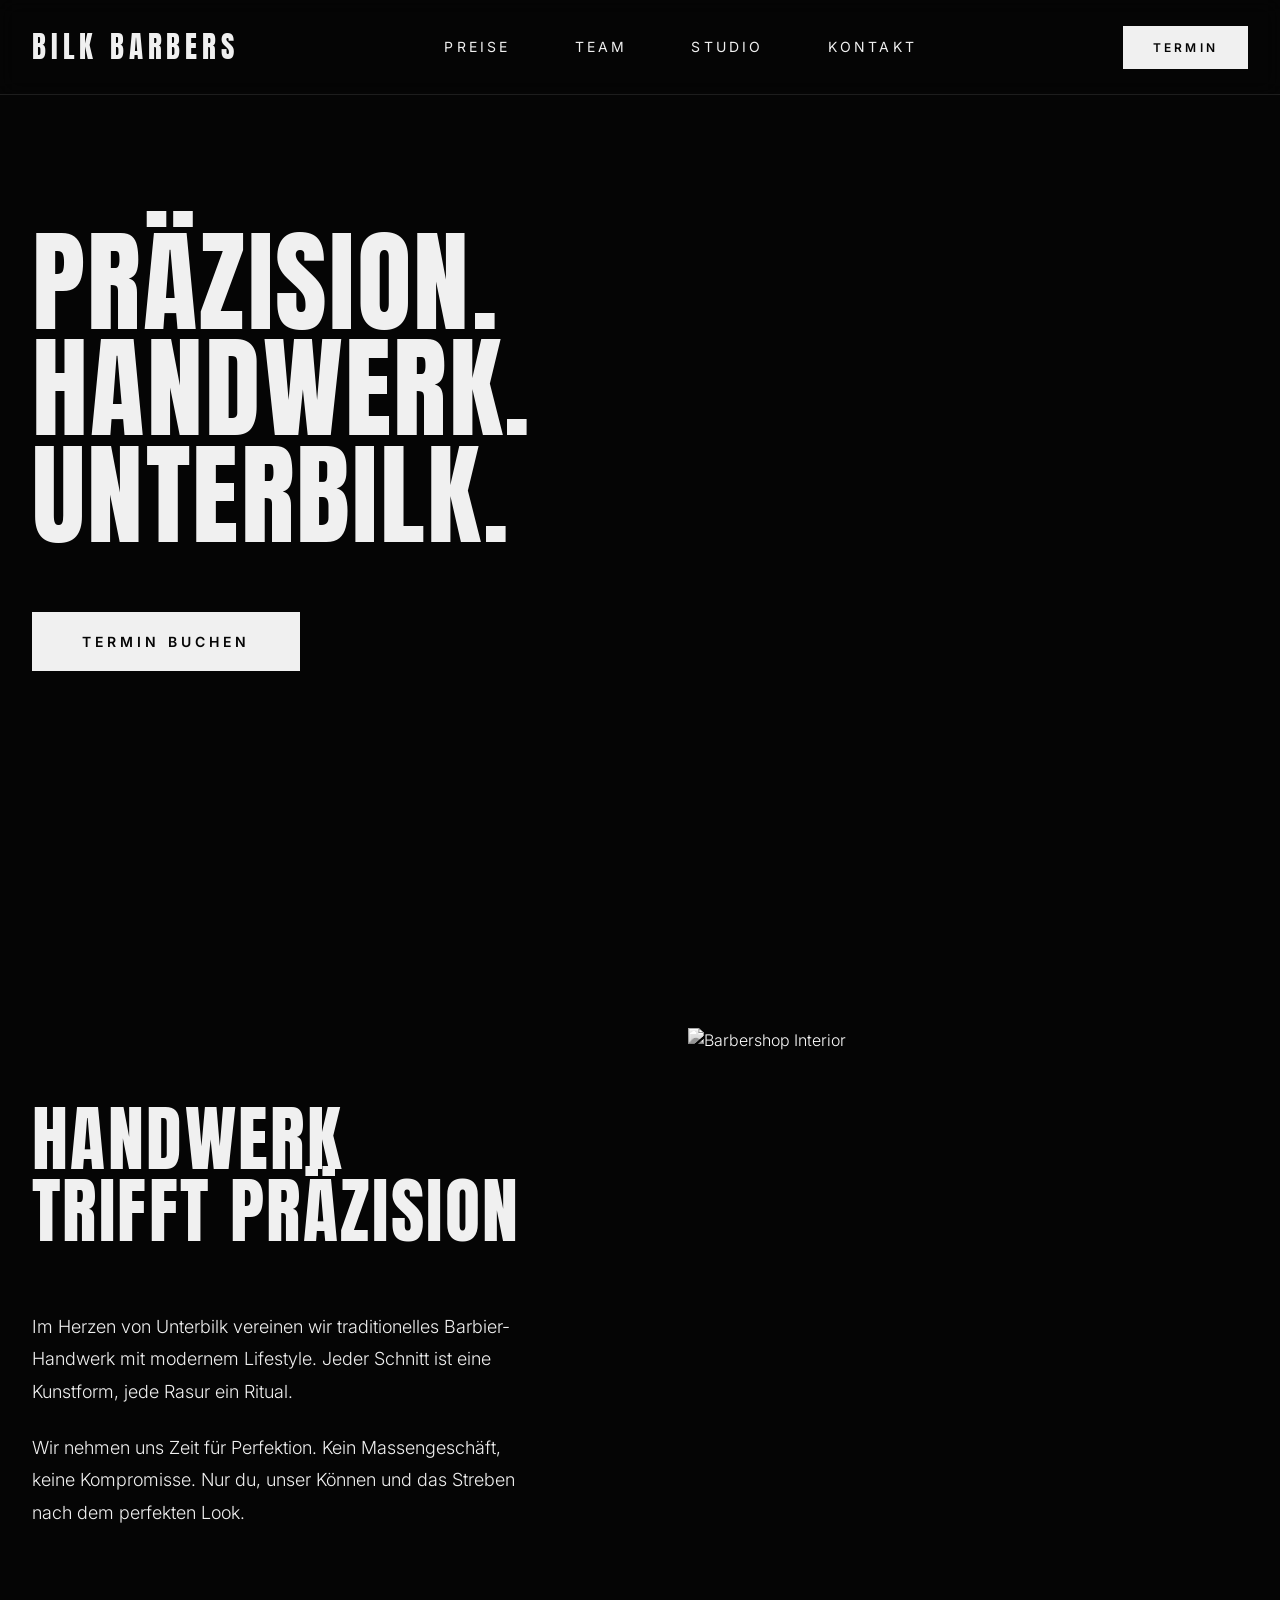
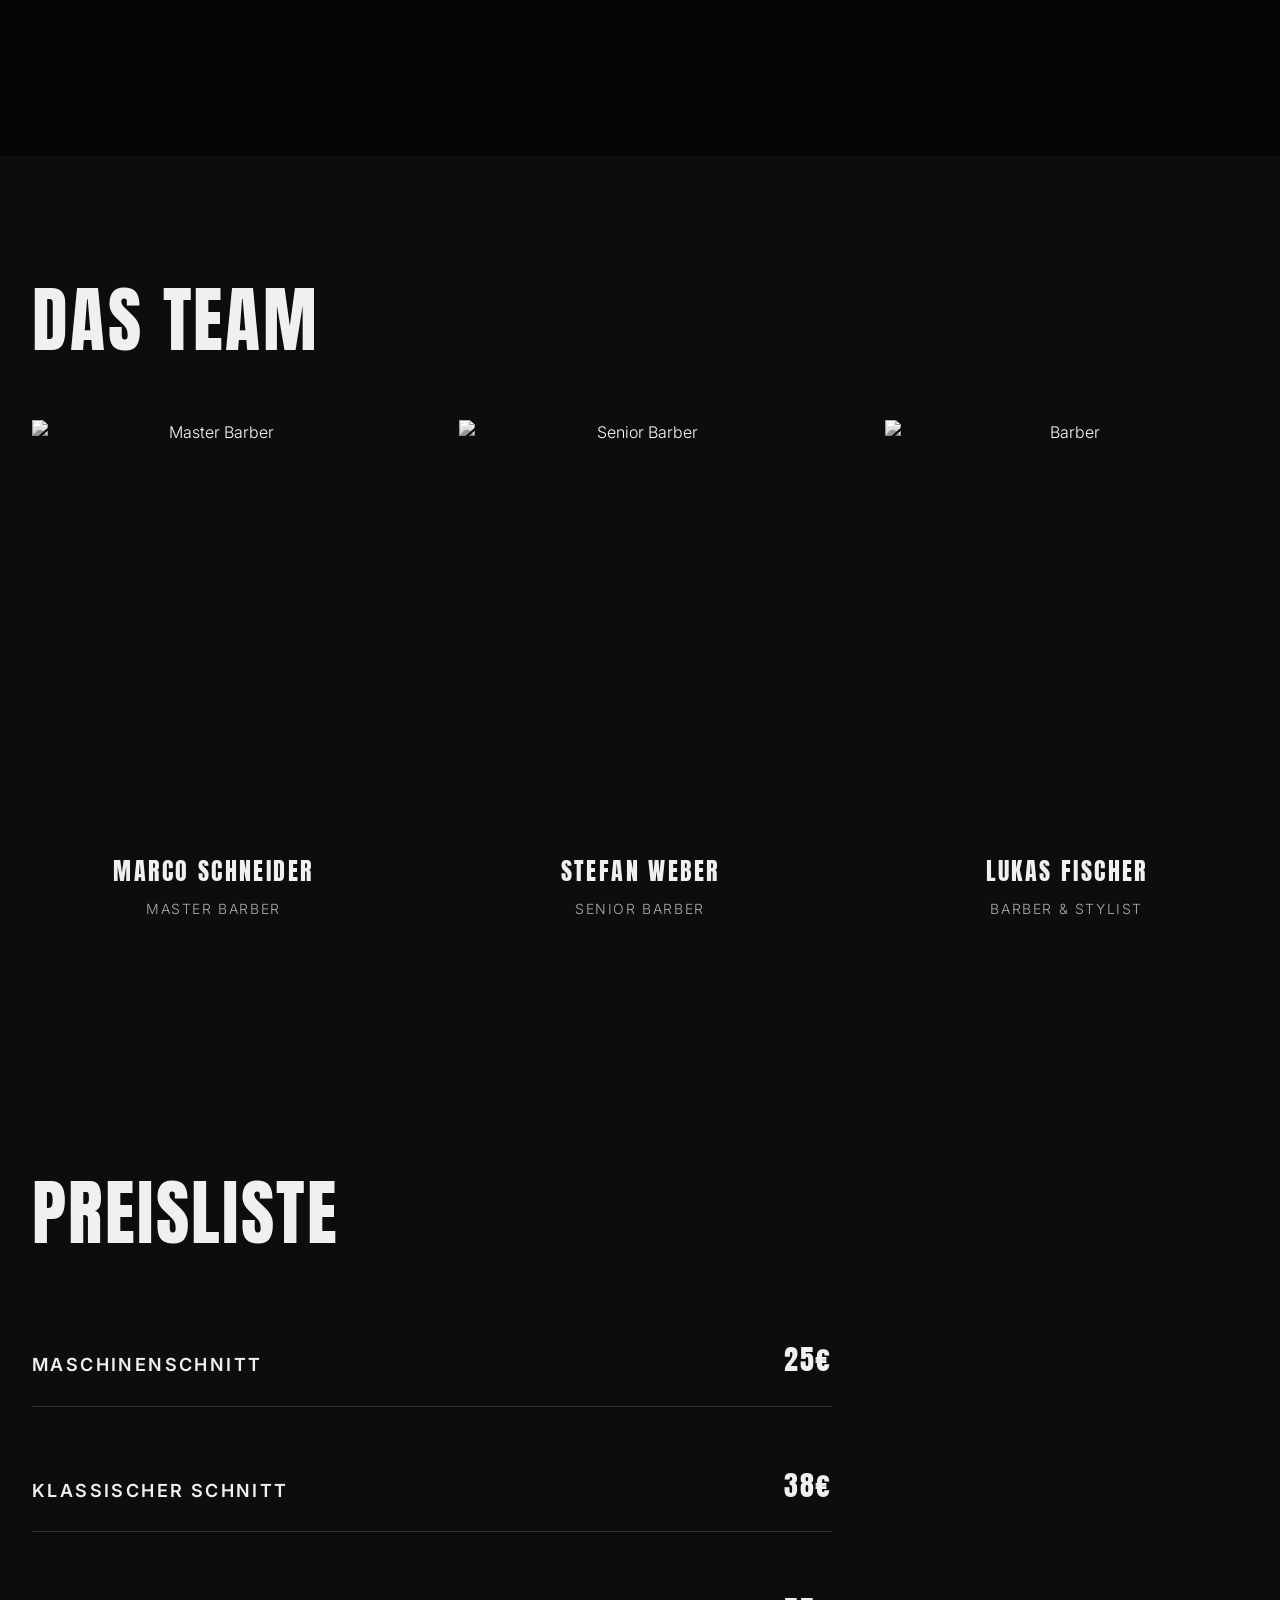
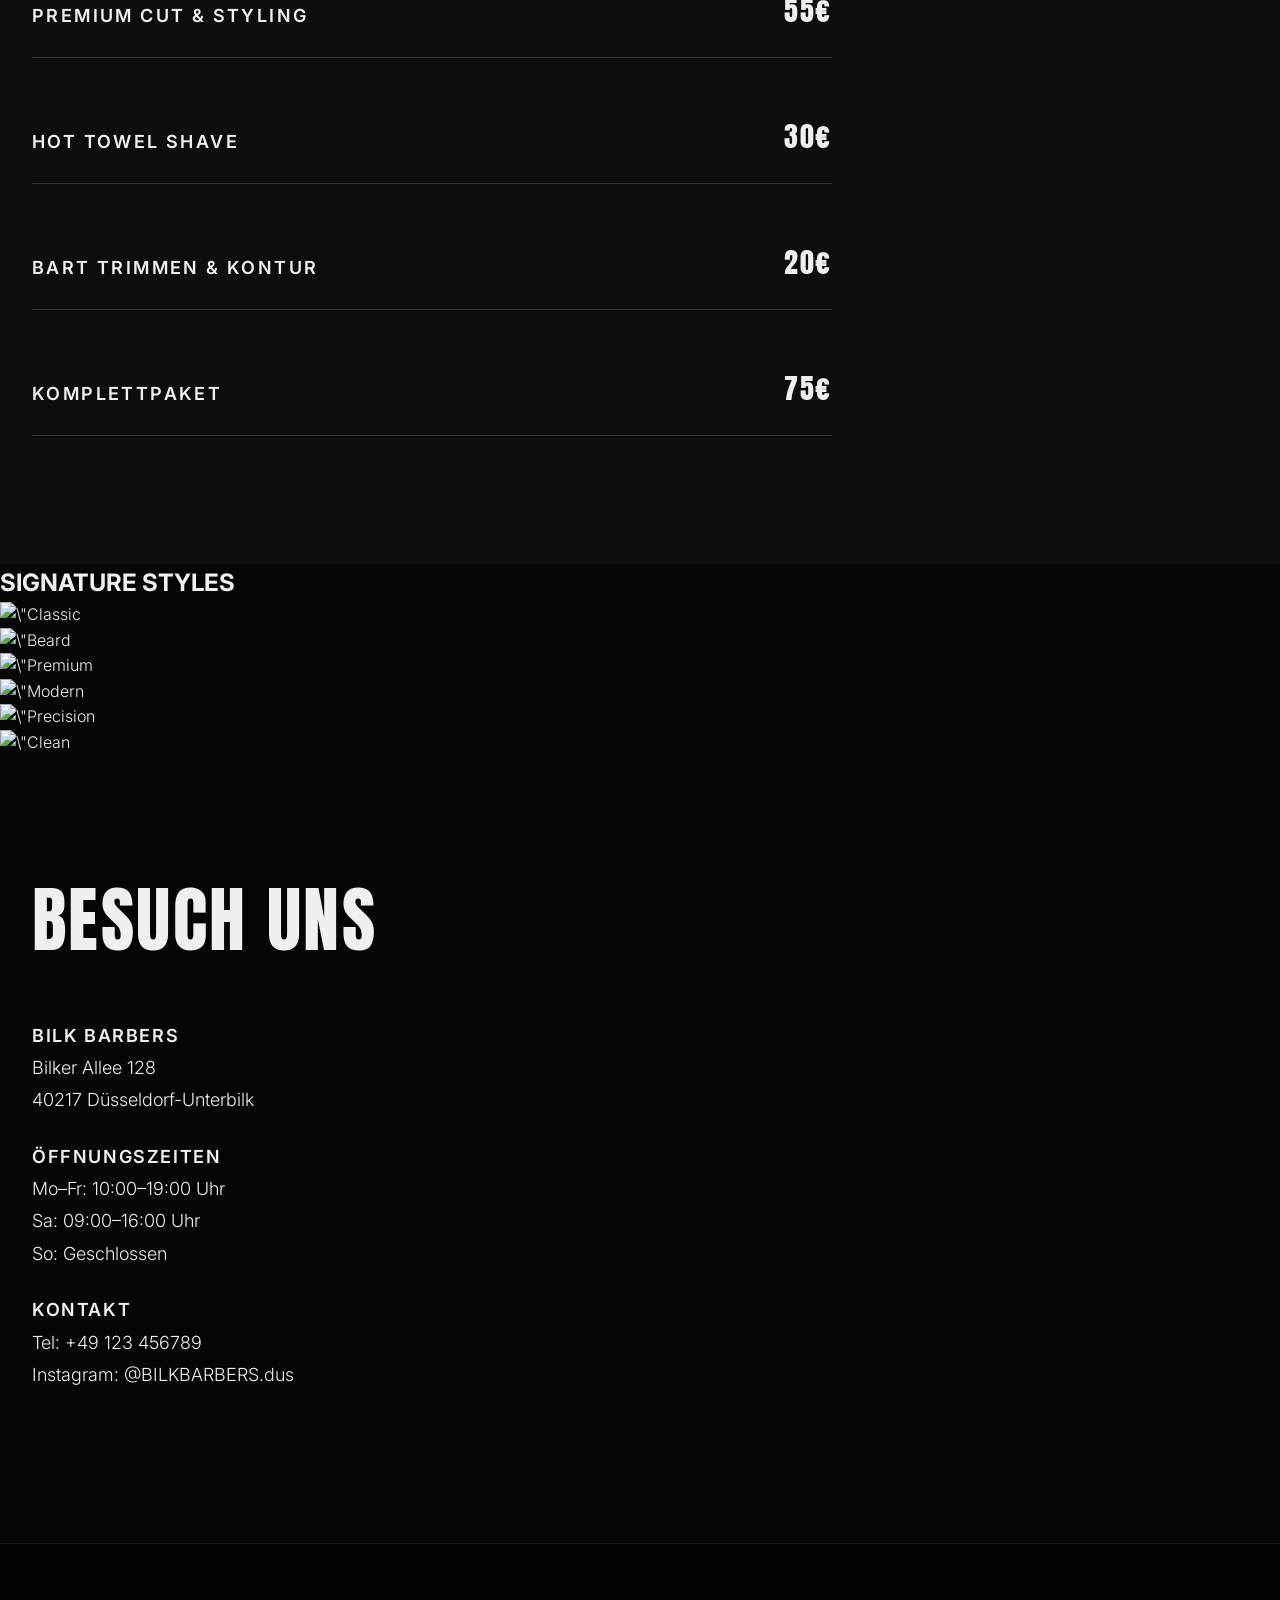
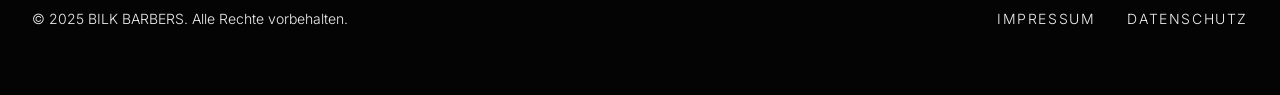
==== index.html @ eb0f3cbe "." ====
<!DOCTYPE html>
<html lang="de">

<head>
    <meta charset="UTF-8">
    <meta name="viewport" content="width=device-width, initial-scale=1.0">
    <meta name="description"
        content="BILK BARBERS - Premium Barbershop in Düsseldorf Unterbilk. Präzision. Handwerk. Stil.">
    <title>BILK BARBERS | Premium Barbershop Düsseldorf</title>

    <!-- Google Fonts -->
    <link rel="preconnect" href="https://fonts.googleapis.com">
    <link rel="preconnect" href="https://fonts.gstatic.com" crossorigin>
    <link href="https://fonts.googleapis.com/css2?family=Anton&family=Inter:wght@300;400;600&display=swap"
        rel="stylesheet">

    <link rel="stylesheet" href="styles.css">
</head>

<body>

    <!-- Header/Navigation -->
    <header class="header">
        <nav class="nav-container">
            <div class="logo">BILK BARBERS</div>
            <ul class="nav-menu">
                <li><a href="#preise">PREISE</a></li>
                <li><a href="#team">TEAM</a></li>
                <li><a href="#studio">STUDIO</a></li>
                <li><a href="#kontakt">KONTAKT</a></li>
                <li class="nav-cta-mobile"><button class="nav-cta-button" id="navBookingButton">TERMIN</button></li>
            </ul>
            <button class="nav-cta-button nav-cta-desktop" id="navBookingButtonDesktop">TERMIN</button>
            <button class="hamburger" aria-label="Menu">
                <span></span>
                <span></span>
                <span></span>
            </button>
        </nav>
    </header>

    <!-- Hero Section -->
    <section class="hero" id="hero">
        <div class="hero-image-wrapper">
            <img src="https://images.unsplash.com/photo-1585747860715-2ba37e788b70?q=80&w=1920&auto=format&fit=crop"
                alt="Premium Barbershop" class="hero-image">
        </div>
        <div class="hero-overlay"></div>
        <div class="hero-content">
            <h1 class="hero-title">
                PRÄZISION.<br>
                HANDWERK.<br>
                UNTERBILK.
            </h1>
            <button class="cta-button" id="openBookingModal">TERMIN BUCHEN</button>
        </div>
    </section>

    <!-- Intro/About Section -->
    <section class="section intro-section reveal" id="studio">
        <div class="intro-grid">
            <div class="intro-text">
                <h2 class="section-title">HANDWERK<br>TRIFFT PRÄZISION</h2>
                <p class="body-text">
                    Im Herzen von Unterbilk vereinen wir traditionelles Barbier-Handwerk mit modernem Lifestyle.
                    Jeder Schnitt ist eine Kunstform, jede Rasur ein Ritual.
                </p>
                <p class="body-text">
                    Wir nehmen uns Zeit für Perfektion. Kein Massengeschäft, keine Kompromisse.
                    Nur du, unser Können und das Streben nach dem perfekten Look.
                </p>
            </div>
            <div class="intro-image">
                <img src="https://images.unsplash.com/photo-1621605815971-fbc98d665033?q=80&w=800&auto=format&fit=crop"
                    alt="Barbershop Interior">
            </div>
        </div>
    </section>

    <!-- Team Section -->
    <section class="section team-section reveal" id="team">
        <h2 class="section-title">DAS TEAM</h2>
        <div class="team-grid">
            <div class="team-member">
                <div class="team-image">
                    <img src="https://images.unsplash.com/photo-1507003211169-0a1dd7228f2d?q=80&w=800&auto=format&fit=crop"
                        alt="Master Barber">
                </div>
                <h3 class="team-name">MARCO SCHNEIDER</h3>
                <p class="team-position">Master Barber</p>
            </div>
            <div class="team-member">
                <div class="team-image">
                    <img src="https://images.unsplash.com/photo-1500648767791-00dcc994a43e?q=80&w=800&auto=format&fit=crop"
                        alt="Senior Barber">
                </div>
                <h3 class="team-name">STEFAN WEBER</h3>
                <p class="team-position">Senior Barber</p>
            </div>
            <div class="team-member">
                <div class="team-image">
                    <img src="https://images.unsplash.com/photo-1506794778202-cad84cf45f1d?q=80&w=800&auto=format&fit=crop"
                        alt="Barber">
                </div>
                <h3 class="team-name">LUKAS FISCHER</h3>
                <p class="team-position">Barber & Stylist</p>
            </div>
        </div>
    </section>

    <!-- Pricing Section -->
    <section class="section pricing-section reveal" id="preise">
        <h2 class="section-title">PREISLISTE</h2>
        <div class="pricing-grid">
            <div class="price-item">
                <span class="service-name">MASCHINENSCHNITT</span>
                <span class="service-price">25€</span>
            </div>
            <div class="price-item">
                <span class="service-name">KLASSISCHER SCHNITT</span>
                <span class="service-price">38€</span>
            </div>
            <div class="price-item">
                <span class="service-name">PREMIUM CUT & STYLING</span>
                <span class="service-price">55€</span>
            </div>
            <div class="price-item">
                <span class="service-name">HOT TOWEL SHAVE</span>
                <span class="service-price">30€</span>
            </div>
            <div class="price-item">
                <span class="service-name">BART TRIMMEN & KONTUR</span>
                <span class="service-price">20€</span>
            </div>
            <div class="price-item">
                <span class="service-name">KOMPLETTPAKET</span>
                <span class="service-price">75€</span>
            </div>
        </div>
    </section>

    <!-- Signature Styles Gallery -->
    <section class=\"section gallery-section reveal\">
        <h2 class=\"section-title\">SIGNATURE STYLES</h2>
        <div class=\"gallery-grid\">
            <div class=\"gallery-item\">
                <img src=\"https://images.unsplash.com/photo-1622286342621-4bd786c2447c?q=80&w=800&auto=format&fit=crop\"
                    alt=\"Classic Fade\">
            </div>
            <div class=\"gallery-item\">
                <img src=\"https://images.unsplash.com/photo-1605497788044-5a32c7078486?q=80&w=800&auto=format&fit=crop\"
                    alt=\"Beard Styling\">
            </div>
            <div class=\"gallery-item\">
                <img src=\"https://images.unsplash.com/photo-1621605815971-fbc98d665033?q=80&w=800&auto=format&fit=crop\"
                    alt=\"Premium Cut\">
            </div>
            <div class=\"gallery-item\">
                <img src=\"https://images.unsplash.com/photo-1598387993281-cecf8b71a8f8?q=80&w=800&auto=format&fit=crop\"
                    alt=\"Modern Styling\">
            </div>
            <div class=\"gallery-item\">
                <img src=\"https://images.unsplash.com/photo-1503951914875-452162b0f3f1?q=80&w=800&auto=format&fit=crop\"
                    alt=\"Precision Cut\">
            </div>
            <div class=\"gallery-item\">
                <img src=\"https://images.unsplash.com/photo-1621607512214-68297480165e?q=80&w=800&auto=format&fit=crop\"
                    alt=\"Clean Shave\">
            </div>
        </div>
    </section>

    <!-- Contact Section -->
    <section class="section contact-section reveal" id="kontakt">
        <div class="contact-grid">
            <div class="contact-info">
                <h2 class="section-title">BESUCH UNS</h2>
                <div class="contact-details">
                    <p class="body-text">
                        <strong>BILK BARBERS</strong><br>
                        Bilker Allee 128<br>
                        40217 Düsseldorf-Unterbilk
                    </p>
                    <p class="body-text">
                        <strong>ÖFFNUNGSZEITEN</strong><br>
                        Mo–Fr: 10:00–19:00 Uhr<br>
                        Sa: 09:00–16:00 Uhr<br>
                        So: Geschlossen
                    </p>
                    <p class="body-text">
                        <strong>KONTAKT</strong><br>
                        Tel: <a href="tel:+49123456789">+49 123 456789</a><br>
                        Instagram: <a href="https://instagram.com/BILKBARBERS.dus" target="_blank">@BILKBARBERS.dus</a>
                    </p>
                </div>
            </div>
            <div class="contact-image">
                <iframe
                    src="https://www.google.com/maps/embed?pb=!1m18!1m12!1m3!1d2499.7846843207647!2d6.774077!3d51.2089!2m3!1f0!2f0!3f0!3m2!1i1024!2i768!4f13.1!3m3!1m2!1s0x0%3A0x0!2zNTHCsDEyJzMyLjAiTiA2wrA0NicyNi43IkU!5e0!3m2!1sen!2sde!4v1234567890"
                    width="100%" height="100%" style="border:0;" allowfullscreen="" loading="lazy"
                    referrerpolicy="no-referrer-when-downgrade" class="map-iframe">
                </iframe>
            </div>
        </div>
    </section>

    <!-- Footer -->
    <footer class="footer">
        <div class="footer-content">
            <p>&copy; 2025 BILK BARBERS. Alle Rechte vorbehalten.</p>
            <div class="footer-links">
                <a href="#impressum">Impressum</a>
                <a href="#datenschutz">Datenschutz</a>
            </div>
        </div>
    </footer>

    <!-- Booking Modal -->
    <div class="modal-overlay" id="bookingModal">
        <div class="modal-content">
            <button class="modal-close" id="closeModal" aria-label="Close">&times;</button>
            <h2 class="modal-title">TERMIN BUCHEN</h2>
            <form class="booking-form" id="bookingForm">
                <!-- Service Selection -->
                <div class="form-group">
                    <label class="form-label">SERVICE WÄHLEN</label>
                    <div class="radio-group">
                        <label class="radio-option">
                            <input type="radio" name="service" value="Maschinenschnitt" required>
                            <span class="radio-label">Maschinenschnitt (25€)</span>
                        </label>
                        <label class="radio-option">
                            <input type="radio" name="service" value="Klassischer Schnitt" required>
                            <span class="radio-label">Klassischer Schnitt (38€)</span>
                        </label>
                        <label class="radio-option">
                            <input type="radio" name="service" value="Premium Cut & Styling" required>
                            <span class="radio-label">Premium Cut & Styling (55€)</span>
                        </label>
                        <label class="radio-option">
                            <input type="radio" name="service" value="Hot Towel Shave" required>
                            <span class="radio-label">Hot Towel Shave (30€)</span>
                        </label>
                        <label class="radio-option">
                            <input type="radio" name="service" value="Komplettpaket" required>
                            <span class="radio-label">Komplettpaket (75€)</span>
                        </label>
                    </div>
                </div>

                <!-- Date & Time -->
                <div class="form-row">
                    <div class="form-group">
                        <label class="form-label" for="bookingDate">DATUM</label>
                        <input type="date" id="bookingDate" name="date" class="form-input" required>
                    </div>
                    <div class="form-group">
                        <label class="form-label" for="bookingTime">UHRZEIT</label>
                        <input type="time" id="bookingTime" name="time" class="form-input" required>
                    </div>
                </div>

                <!-- Customer Info -->
                <div class="form-group">
                    <label class="form-label" for="customerName">NAME</label>
                    <input type="text" id="customerName" name="name" class="form-input" placeholder="Dein Name"
                        required>
                </div>

                <div class="form-group">
                    <label class="form-label" for="customerPhone">TELEFON</label>
                    <input type="tel" id="customerPhone" name="phone" class="form-input" placeholder="+49 123 456789"
                        required>
                </div>

                <div class="form-group">
                    <label class="form-label" for="customerEmail">E-MAIL</label>
                    <input type="email" id="customerEmail" name="email" class="form-input" placeholder="deine@email.de"
                        required>
                </div>

                <!-- Submit Button -->
                <button type="submit" class="cta-button submit-button">ANFRAGE SENDEN</button>
            </form>
        </div>
    </div>

    <script src="script.js"></script>
</body>

</html>
---- styles.css ----
/* ========================================
   CSS VARIABLES & RESET
   ======================================== */

:root {
    /* Color Palette */
    --color-black: #050505;
    --color-white: #f0f0f0;
    --color-accent: #ffffff;

    /* Typography */
    --font-display: 'Anton', sans-serif;
    --font-body: 'Inter', sans-serif;

    /* Spacing */
    --spacing-xs: 1rem;
    --spacing-sm: 2rem;
    --spacing-md: 4rem;
    --spacing-lg: 6rem;
    --spacing-xl: 8rem;

    /* Transitions */
    --transition-smooth: all 0.4s cubic-bezier(0.4, 0, 0.2, 1);
    --transition-fast: all 0.2s ease;
}

* {
    margin: 0;
    padding: 0;
    box-sizing: border-box;
}

html {
    scroll-behavior: smooth;
    font-size: 16px;
}

body {
    background-color: var(--color-black);
    color: var(--color-white);
    font-family: var(--font-body);
    font-weight: 300;
    line-height: 1.6;
    overflow-x: hidden;
}

img {
    max-width: 100%;
    display: block;
    object-fit: cover;
}

a {
    color: var(--color-white);
    text-decoration: none;
    transition: var(--transition-fast);
}

a:hover {
    opacity: 0.7;
}

/* ========================================
   HEADER & NAVIGATION
   ======================================== */

.header {
    position: fixed;
    top: 0;
    left: 0;
    width: 100%;
    z-index: 1000;
    backdrop-filter: blur(10px);
    -webkit-backdrop-filter: blur(10px);
    background-color: rgba(5, 5, 5, 0.8);
    border-bottom: 1px solid rgba(240, 240, 240, 0.1);
}

.nav-container {
    display: flex;
    justify-content: space-between;
    align-items: center;
    padding: 1.5rem var(--spacing-sm);
    max-width: 1400px;
    margin: 0 auto;
}

.logo {
    font-family: var(--font-display);
    font-size: 1.8rem;
    letter-spacing: 0.3rem;
    font-weight: 400;
}

.nav-menu {
    display: flex;
    gap: var(--spacing-md);
    list-style: none;
}

.nav-menu a {
    font-size: 0.875rem;
    letter-spacing: 0.2rem;
    font-weight: 400;
    text-transform: uppercase;
    position: relative;
}

.nav-menu a::after {
    content: '';
    position: absolute;
    bottom: -5px;
    left: 0;
    width: 0;
    height: 1px;
    background-color: var(--color-white);
    transition: width 0.3s ease;
}

.nav-menu a:hover::after {
    width: 100%;
}

/* Hamburger Menu */
.hamburger {
    display: none;
    flex-direction: column;
    gap: 5px;
    background: none;
    border: none;
    cursor: pointer;
    padding: 0;
}

.hamburger span {
    width: 25px;
    height: 2px;
    background-color: var(--color-white);
    transition: var(--transition-fast);
}

/* Navigation CTA Button */
.nav-cta-button {
    background-color: var(--color-white);
    color: var(--color-black);
    padding: 0.75rem 1.75rem;
    font-size: 0.75rem;
    font-weight: 600;
    letter-spacing: 0.2rem;
    text-transform: uppercase;
    border: 2px solid var(--color-white);
    cursor: pointer;
    transition: var(--transition-smooth);
    font-family: var(--font-body);
}

.nav-cta-button:hover {
    background-color: var(--color-black);
    color: var(--color-white);
    transform: translateY(-2px);
}

.nav-cta-desktop {
    display: block;
}

.nav-cta-mobile {
    display: none;
}

/* ========================================
   HERO SECTION
   ======================================== */

.hero {
    position: relative;
    height: 100vh;
    display: flex;
    align-items: center;
    justify-content: center;
    overflow: hidden;
}

.hero-image-wrapper {
    position: absolute;
    top: 0;
    left: 0;
    width: 100%;
    height: 100%;
    z-index: 1;
}

.hero-image {
    width: 100%;
    height: 100%;
    object-fit: cover;
    filter: grayscale(100%) contrast(1.1);
    transform: scale(1.05);
    transition: transform 8s ease-out;
}

.hero:hover .hero-image {
    transform: scale(1.15);
}

.hero-overlay {
    position: absolute;
    top: 0;
    left: 0;
    width: 100%;
    height: 100%;
    background: linear-gradient(180deg, rgba(5, 5, 5, 0.3) 0%, rgba(5, 5, 5, 0.7) 100%);
    z-index: 2;
}

.hero-content {
    position: relative;
    z-index: 3;
    text-align: left;
    padding: 0 var(--spacing-sm);
    max-width: 1400px;
    width: 100%;
}

.hero-title {
    font-family: var(--font-display);
    font-size: clamp(3rem, 10vw, 7rem);
    line-height: 0.95;
    letter-spacing: 0.15rem;
    margin-bottom: var(--spacing-md);
    text-transform: uppercase;
    font-weight: 400;
}

.cta-button {
    display: inline-block;
    background-color: var(--color-white);
    color: var(--color-black);
    padding: 1.2rem 3rem;
    font-size: 0.875rem;
    font-weight: 600;
    letter-spacing: 0.25rem;
    text-transform: uppercase;
    border: 2px solid var(--color-white);
    border-radius: 0;
    cursor: pointer;
    transition: var(--transition-smooth);
    font-family: var(--font-body);
}

.cta-button:hover {
    background-color: var(--color-black);
    color: var(--color-white);
    transform: translateY(-2px);
    opacity: 1;
}

/* ========================================
   SECTIONS
   ======================================== */

.section {
    padding: var(--spacing-xl) var(--spacing-sm);
    max-width: 1400px;
    margin: 0 auto;
}

.section-title {
    font-family: var(--font-display);
    font-size: clamp(2.5rem, 6vw, 4.5rem);
    line-height: 1;
    letter-spacing: 0.15rem;
    margin-bottom: var(--spacing-md);
    text-transform: uppercase;
    font-weight: 400;
}

.body-text {
    font-size: 1.125rem;
    line-height: 1.8;
    margin-bottom: 1.5rem;
    font-weight: 300;
}

.body-text strong {
    font-weight: 600;
    letter-spacing: 0.1rem;
}

/* ========================================
   INTRO SECTION
   ======================================== */

.intro-grid {
    display: grid;
    grid-template-columns: 1fr 1fr;
    gap: var(--spacing-lg);
    align-items: center;
}

.intro-text {
    padding-right: var(--spacing-md);
}

.intro-image {
    position: relative;
    height: 600px;
    overflow: hidden;
}

.intro-image img {
    width: 100%;
    height: 100%;
    object-fit: cover;
    filter: grayscale(100%) contrast(1.1);
    transition: var(--transition-smooth);
}

.intro-image:hover img {
    transform: scale(1.05);
}

/* ========================================
   PRICING SECTION
   ======================================== */

.pricing-section {
    background-color: rgba(240, 240, 240, 0.03);
    padding: var(--spacing-xl) var(--spacing-sm);
}

.pricing-grid {
    display: grid;
    grid-template-columns: 1fr;
    gap: 2rem;
    max-width: 800px;
}

.price-item {
    display: flex;
    justify-content: space-between;
    align-items: baseline;
    padding: 1.5rem 0;
    border-bottom: 1px solid rgba(240, 240, 240, 0.15);
    transition: var(--transition-fast);
}

.price-item:hover {
    padding-left: 1rem;
    border-bottom-color: var(--color-white);
}

.service-name {
    font-size: 1.125rem;
    font-weight: 600;
    letter-spacing: 0.15rem;
    text-transform: uppercase;
}

.service-price {
    font-family: var(--font-display);
    font-size: 1.75rem;
    letter-spacing: 0.1rem;
}

/* ========================================
   CONTACT SECTION
   ======================================== */

.contact-grid {
    display: grid;
    grid-template-columns: 1fr 1fr;
    gap: var(--spacing-lg);
    align-items: start;
}

.contact-details {
    margin-top: var(--spacing-sm);
}

.contact-image {
    position: relative;
    height: 500px;
    overflow: hidden;
}

.contact-image img {
    width: 100%;
    height: 100%;
    object-fit: cover;
    filter: grayscale(100%) contrast(1.1);
}

.map-iframe {
    filter: grayscale(100%) invert(100%) contrast(80%) brightness(70%);
}

/* ========================================
   TEAM SECTION
   ======================================== */

.team-section {
    background-color: rgba(240, 240, 240, 0.03);
}

.team-grid {
    display: grid;
    grid-template-columns: repeat(3, 1fr);
    gap: var(--spacing-md);
    margin-top: var(--spacing-md);
}

.team-member {
    text-align: center;
    transition: var(--transition-smooth);
}

.team-image {
    position: relative;
    height: 400px;
    overflow: hidden;
    margin-bottom: var(--spacing-sm);
}

.team-image img {
    width: 100%;
    height: 100%;
    object-fit: cover;
    filter: grayscale(100%) contrast(1.1);
    transition: var(--transition-smooth);
}

.team-member:hover .team-image img {
    transform: scale(1.05);
    filter: grayscale(100%) contrast(1.1) brightness(1.1);
}

.team-name {
    font-family: var(--font-display);
    font-size: 1.5rem;
    letter-spacing: 0.15rem;
    margin-bottom: 0.5rem;
    font-weight: 400;
}

.team-position {
    font-size: 0.875rem;
    letter-spacing: 0.1rem;
    text-transform: uppercase;
    opacity: 0.7;
}

/* ========================================
   SIGNATURE STYLES GALLERY
   ======================================== */

.gallery-section {
    padding: var(--spacing-xl) var(--spacing-sm);
}

.gallery-grid {
    display: grid;
    grid-template-columns: repeat(3, 1fr);
    gap: 1.5rem;
    margin-top: var(--spacing-md);
}

.gallery-item {
    position: relative;
    height: 450px;
    overflow: hidden;
    cursor: pointer;
}

.gallery-item:nth-child(1) {
    grid-row: span 1;
}

.gallery-item:nth-child(2) {
    grid-row: span 2;
}

.gallery-item:nth-child(3) {
    grid-row: span 1;
}

.gallery-item:nth-child(4) {
    grid-row: span 1;
}

.gallery-item:nth-child(5) {
    grid-row: span 2;
}

.gallery-item:nth-child(6) {
    grid-row: span 1;
}

.gallery-item img {
    width: 100%;
    height: 100%;
    object-fit: cover;
    filter: grayscale(100%) contrast(1.1);
    transition: var(--transition-smooth);
}

.gallery-item:hover img {
    transform: scale(1.1);
    filter: grayscale(100%) contrast(1.1) brightness(1.1);
}

/* ========================================
   BOOKING MODAL
   ======================================== */

.modal-overlay {
    position: fixed;
    top: 0;
    left: 0;
    width: 100%;
    height: 100%;
    background-color: rgba(5, 5, 5, 0.85);
    backdrop-filter: blur(10px);
    -webkit-backdrop-filter: blur(10px);
    display: flex;
    align-items: center;
    justify-content: center;
    z-index: 2000;
    opacity: 0;
    visibility: hidden;
    transition: opacity 0.3s ease, visibility 0.3s ease;
}

.modal-overlay.active {
    opacity: 1;
    visibility: visible;
}

.modal-content {
    background-color: var(--color-black);
    border: 2px solid var(--color-white);
    padding: var(--spacing-lg);
    max-width: 600px;
    width: 90%;
    max-height: 90vh;
    overflow-y: auto;
    position: relative;
    transform: translateY(30px);
    transition: transform 0.3s ease;
}

.modal-overlay.active .modal-content {
    transform: translateY(0);
}

.modal-close {
    position: absolute;
    top: 1.5rem;
    right: 1.5rem;
    background: none;
    border: none;
    color: var(--color-white);
    font-size: 2.5rem;
    cursor: pointer;
    line-height: 1;
    padding: 0;
    width: 40px;
    height: 40px;
    transition: var(--transition-fast);
}

.modal-close:hover {
    opacity: 0.7;
    transform: rotate(90deg);
}

.modal-title {
    font-family: var(--font-display);
    font-size: 2.5rem;
    letter-spacing: 0.2rem;
    margin-bottom: var(--spacing-md);
    font-weight: 400;
}

.booking-form {
    display: flex;
    flex-direction: column;
    gap: var(--spacing-sm);
}

.form-group {
    display: flex;
    flex-direction: column;
    gap: 0.75rem;
}

.form-label {
    font-size: 0.75rem;
    letter-spacing: 0.15rem;
    text-transform: uppercase;
    font-weight: 600;
}

.form-input {
    background-color: transparent;
    border: none;
    border-bottom: 1px solid rgba(240, 240, 240, 0.3);
    color: var(--color-white);
    padding: 0.75rem 0;
    font-size: 1rem;
    font-family: var(--font-body);
    transition: var(--transition-fast);
}

.form-input:focus {
    outline: none;
    border-bottom-color: var(--color-white);
}

.form-input::placeholder {
    color: rgba(240, 240, 240, 0.4);
}

/* Dark Mode for Date/Time Pickers */
.form-input[type="date"],
.form-input[type="time"] {
    color-scheme: dark;
}

.form-row {
    display: grid;
    grid-template-columns: 1fr 1fr;
    gap: var(--spacing-sm);
}

.radio-group {
    display: flex;
    flex-direction: column;
    gap: 0.75rem;
}

.radio-option {
    display: flex;
    align-items: center;
    cursor: pointer;
    padding: 0.75rem;
    border: 1px solid rgba(240, 240, 240, 0.2);
    transition: var(--transition-fast);
}

.radio-option:hover {
    border-color: var(--color-white);
    background-color: rgba(240, 240, 240, 0.05);
}

.radio-option input[type="radio"] {
    appearance: none;
    width: 20px;
    height: 20px;
    border: 2px solid rgba(240, 240, 240, 0.5);
    margin-right: 1rem;
    position: relative;
    cursor: pointer;
    transition: var(--transition-fast);
}

.radio-option input[type="radio"]:checked {
    border-color: var(--color-white);
    background-color: var(--color-white);
}

.radio-option input[type="radio"]:checked::after {
    content: '';
    position: absolute;
    top: 50%;
    left: 50%;
    transform: translate(-50%, -50%);
    width: 8px;
    height: 8px;
    background-color: var(--color-black);
}

.radio-label {
    font-size: 0.875rem;
    letter-spacing: 0.1rem;
}

.submit-button {
    margin-top: var(--spacing-sm);
    width: 100%;
}

/* ========================================
   FOOTER
   ======================================== */

.footer {
    border-top: 1px solid rgba(240, 240, 240, 0.1);
    padding: var(--spacing-md) var(--spacing-sm);
    background-color: rgba(5, 5, 5, 0.95);
}

.footer-content {
    max-width: 1400px;
    margin: 0 auto;
    display: flex;
    justify-content: space-between;
    align-items: center;
    font-size: 0.875rem;
}

.footer-links {
    display: flex;
    gap: var(--spacing-sm);
}

.footer-links a {
    letter-spacing: 0.1rem;
    text-transform: uppercase;
}

/* ========================================
   SCROLL REVEAL ANIMATION
   ======================================== */

.reveal {
    opacity: 0;
    transform: translateY(50px);
    transition: opacity 0.8s ease-out, transform 0.8s ease-out;
}

.reveal.active {
    opacity: 1;
    transform: translateY(0);
}

/* ========================================
   RESPONSIVE DESIGN
   ======================================== */

@media (max-width: 968px) {
    .nav-menu {
        position: fixed;
        top: 0;
        right: -100%;
        width: 70%;
        height: 100vh;
        background-color: rgba(5, 5, 5, 0.98);
        flex-direction: column;
        justify-content: center;
        align-items: center;
        gap: var(--spacing-sm);
        transition: right 0.4s ease;
        backdrop-filter: blur(10px);
    }

    .nav-menu.active {
        right: 0;
    }

    .hamburger {
        display: flex;
        z-index: 1001;
    }

    .intro-grid,
    .contact-grid {
        grid-template-columns: 1fr;
        gap: var(--spacing-md);
    }

    .team-grid {
        grid-template-columns: repeat(2, 1fr);
        gap: var(--spacing-sm);
    }

    .nav-cta-desktop {
        display: none;
    }

    .nav-cta-mobile {
        display: block;
        margin-top: var(--spacing-sm);
    }

    .nav-menu .nav-cta-button {
        width: 80%;
        text-align: center;
    }

    .gallery-grid {
        grid-template-columns: repeat(2, 1fr);
        gap: 1rem;
    }

    .gallery-item {
        height: 300px;
    }

    .gallery-item:nth-child(n) {
        grid-row: span 1;
    }

    .modal-content {
        padding: var(--spacing-md);
    }

    .form-row {
        grid-template-columns: 1fr;
    }

    .intro-text {
        padding-right: 0;
    }

    .intro-image,
    .contact-image {
        height: 400px;
    }

    .section {
        padding: var(--spacing-lg) var(--spacing-xs);
    }

    .hero-content {
        padding: 0 var(--spacing-xs);
    }
}

@media (max-width: 640px) {
    :root {
        --spacing-md: 2rem;
        --spacing-lg: 3rem;
        --spacing-xl: 4rem;
    }

    .logo {
        font-size: 1.4rem;
        letter-spacing: 0.2rem;
    }

    .cta-button {
        padding: 1rem 2rem;
        font-size: 0.75rem;
    }

    .footer-content {
        flex-direction: column;
        gap: 1rem;
        text-align: center;
    }

    .team-grid {
        grid-template-columns: 1fr;
    }

    .team-image {
        height: 350px;
    }

    .gallery-grid {
        grid-template-columns: 1fr;
        gap: 1rem;
    }

    .gallery-item {
        height: 350px;
    }
}
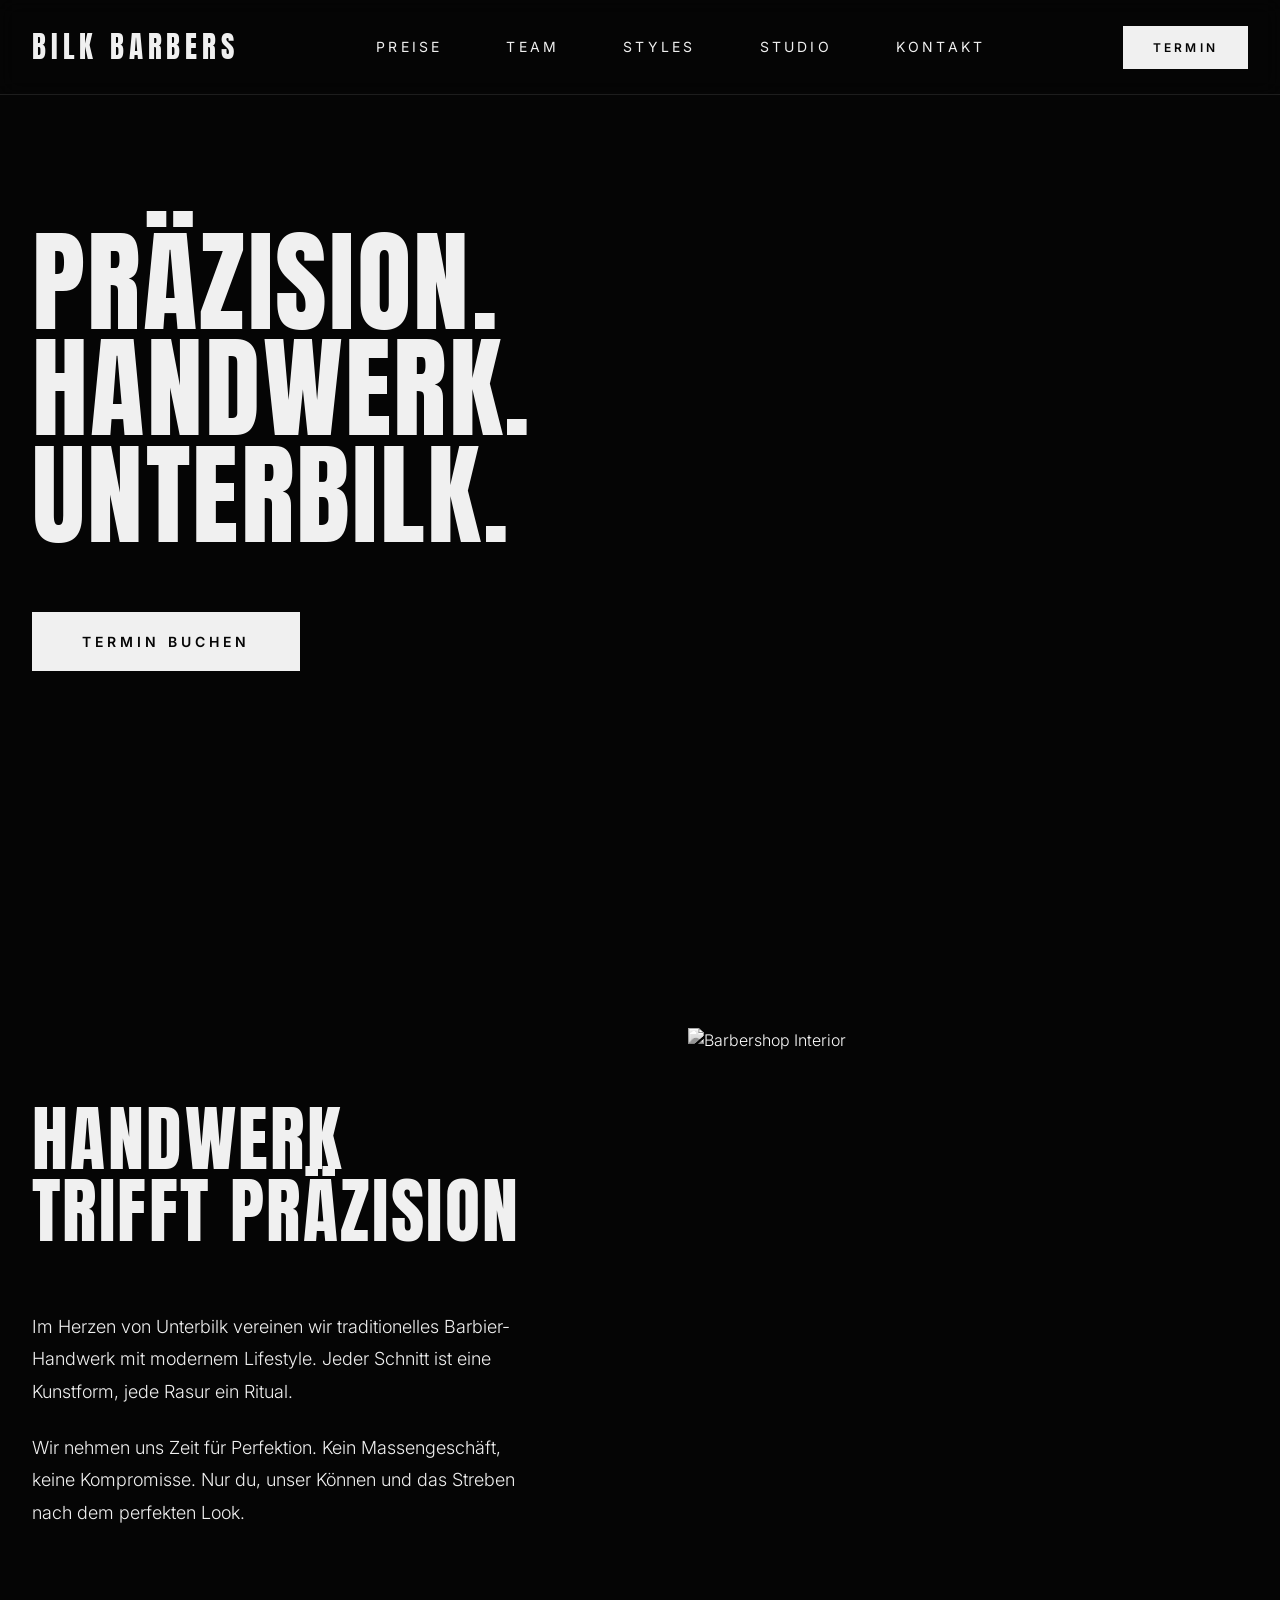
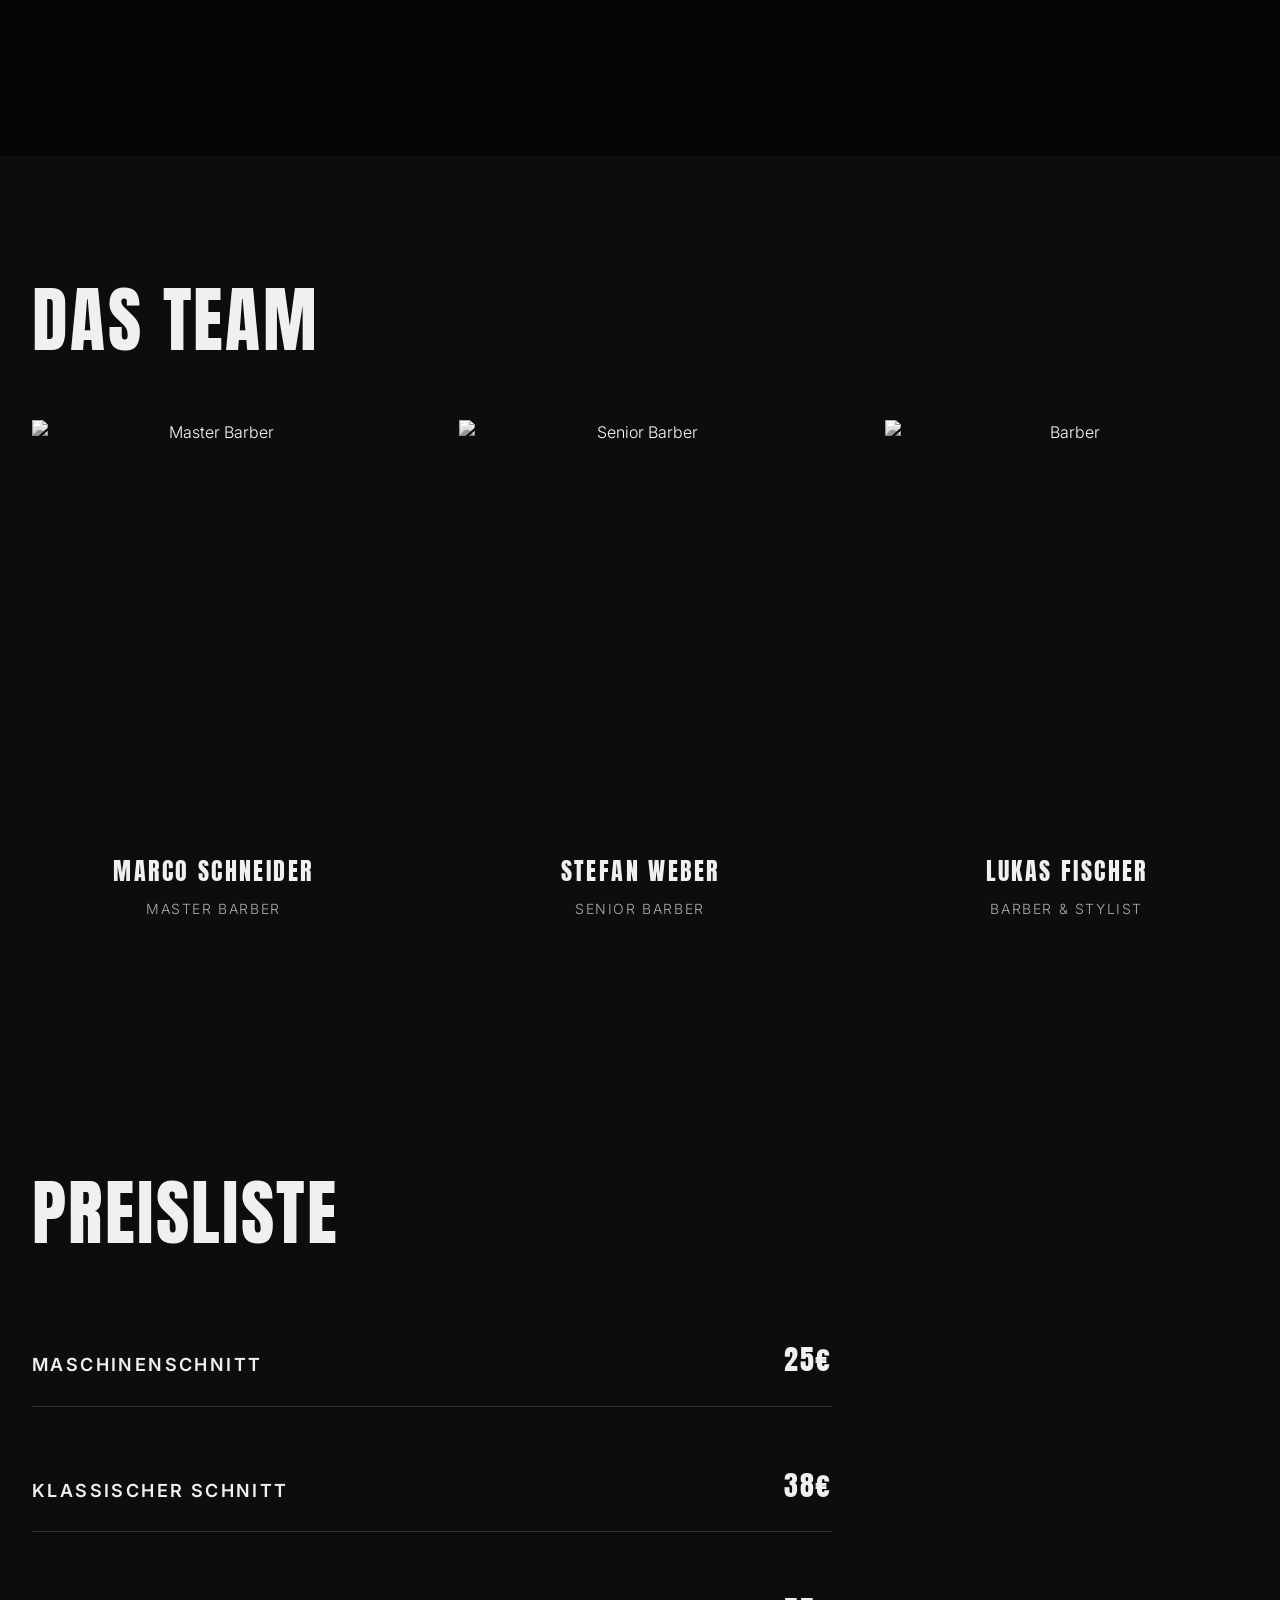
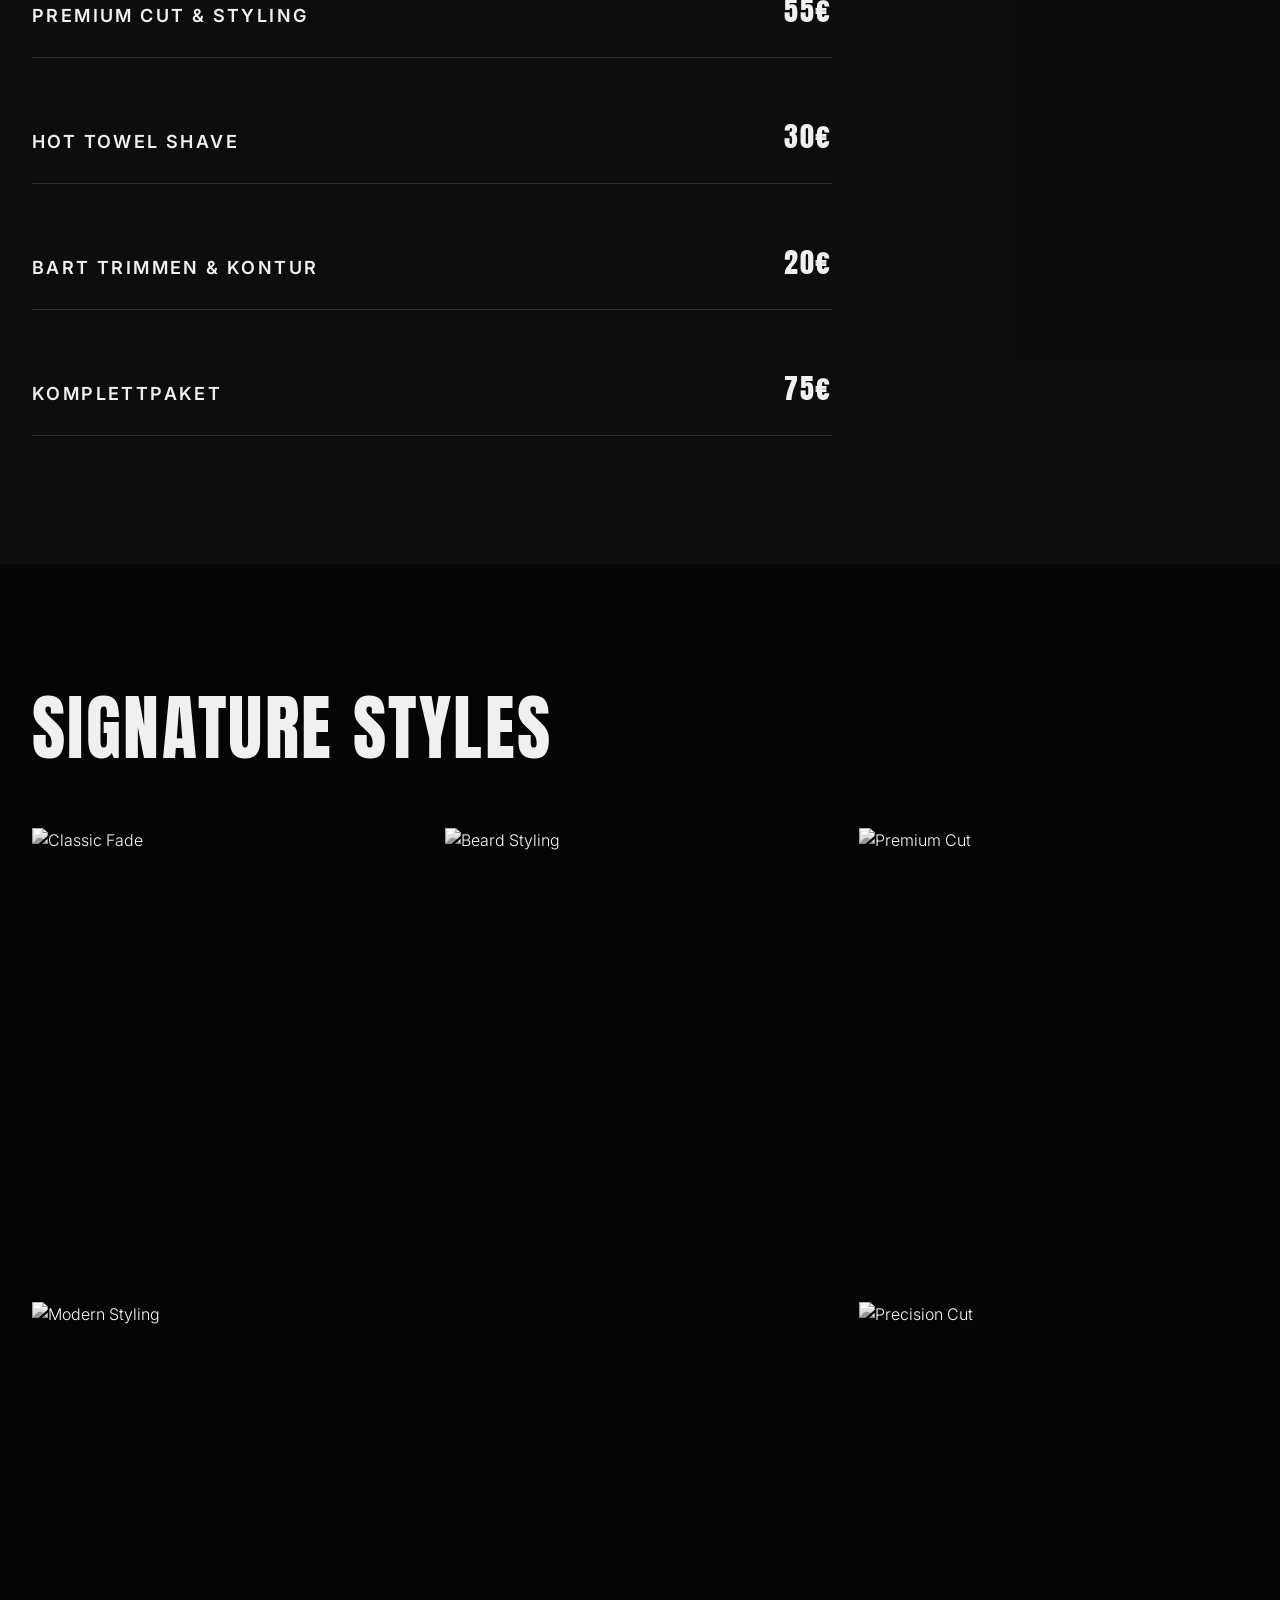
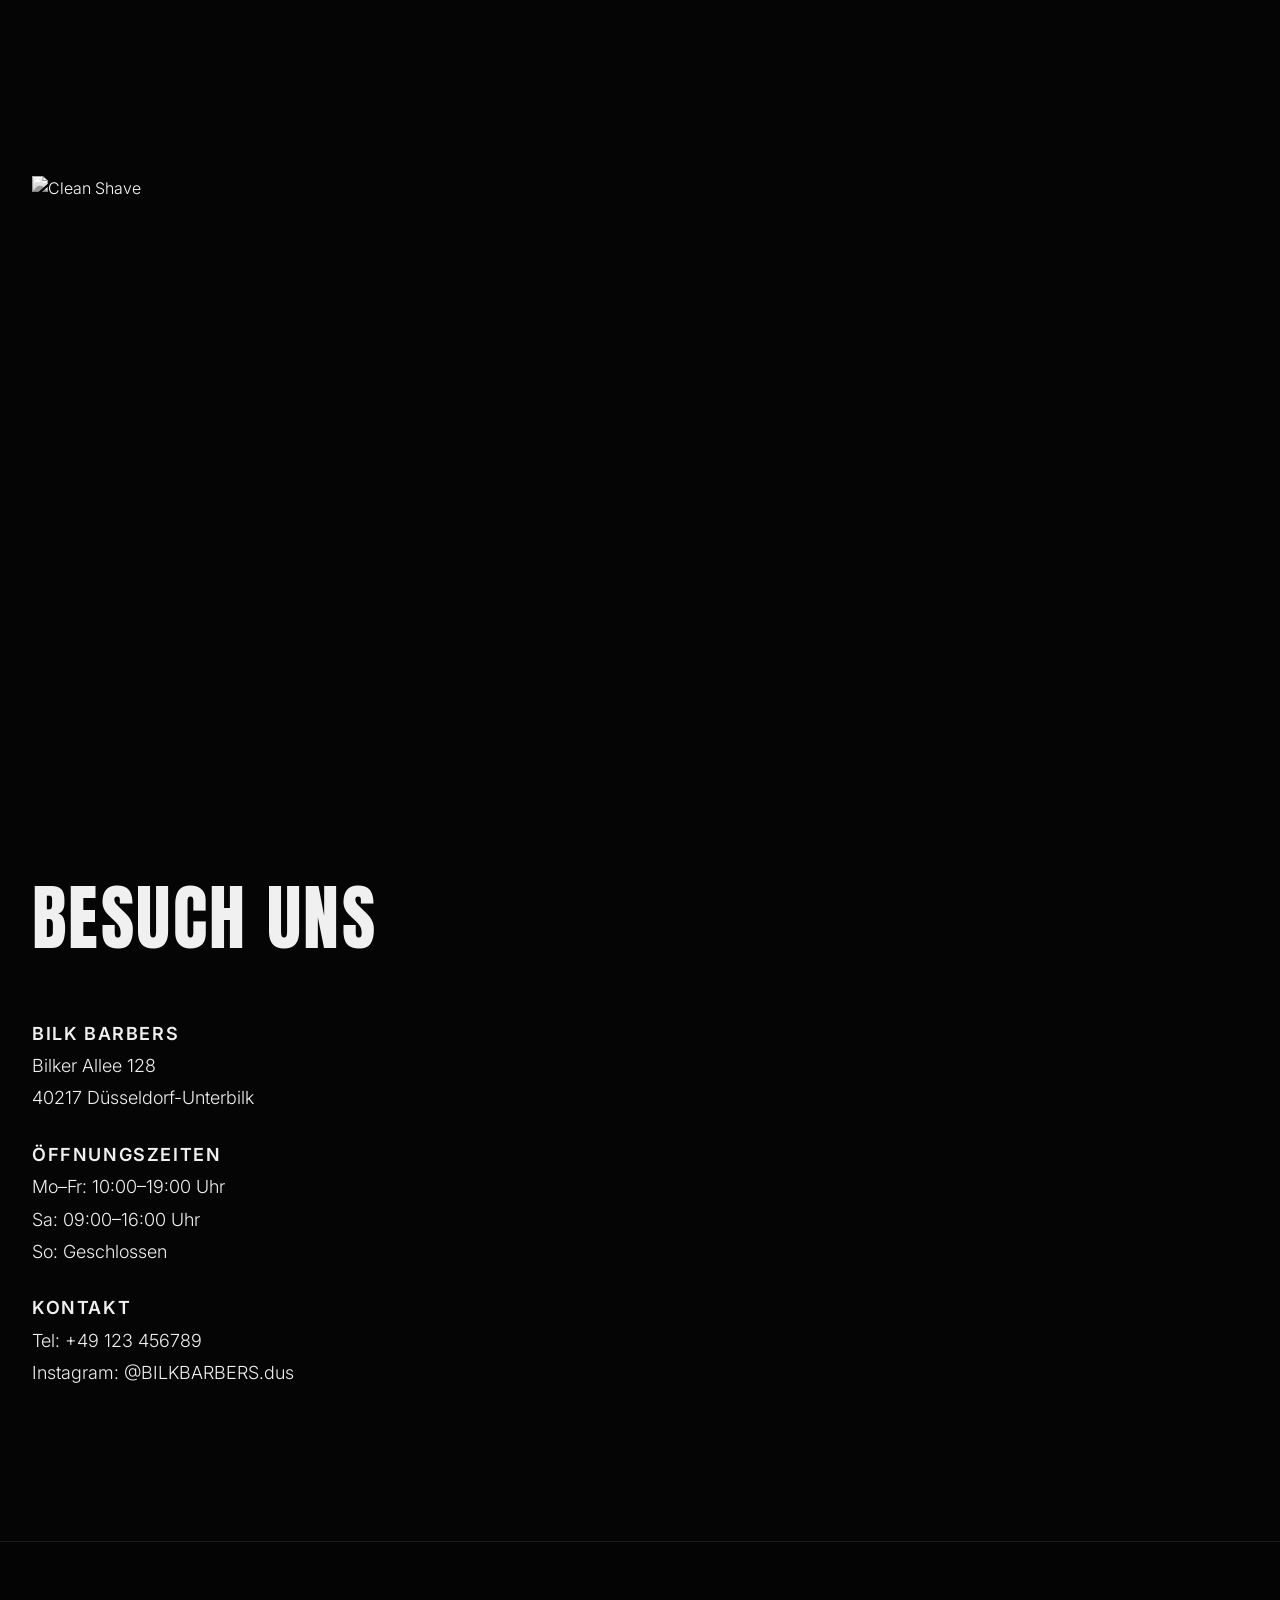
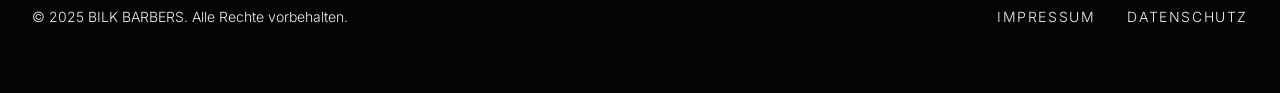
==== commit 7ae59270: "r" ====
--- a/index.html
+++ b/index.html
@@ -26,6 +26,7 @@
             <ul class="nav-menu">
                 <li><a href="#preise">PREISE</a></li>
                 <li><a href="#team">TEAM</a></li>
+                <li><a href="#styles">STYLES</a></li>
                 <li><a href="#studio">STUDIO</a></li>
                 <li><a href="#kontakt">KONTAKT</a></li>
                 <li class="nav-cta-mobile"><button class="nav-cta-button" id="navBookingButton">TERMIN</button></li>
@@ -140,32 +141,32 @@
     </section>
 
     <!-- Signature Styles Gallery -->
-    <section class=\"section gallery-section reveal\">
-        <h2 class=\"section-title\">SIGNATURE STYLES</h2>
-        <div class=\"gallery-grid\">
-            <div class=\"gallery-item\">
-                <img src=\"https://images.unsplash.com/photo-1622286342621-4bd786c2447c?q=80&w=800&auto=format&fit=crop\"
-                    alt=\"Classic Fade\">
-            </div>
-            <div class=\"gallery-item\">
-                <img src=\"https://images.unsplash.com/photo-1605497788044-5a32c7078486?q=80&w=800&auto=format&fit=crop\"
-                    alt=\"Beard Styling\">
-            </div>
-            <div class=\"gallery-item\">
-                <img src=\"https://images.unsplash.com/photo-1621605815971-fbc98d665033?q=80&w=800&auto=format&fit=crop\"
-                    alt=\"Premium Cut\">
-            </div>
-            <div class=\"gallery-item\">
-                <img src=\"https://images.unsplash.com/photo-1598387993281-cecf8b71a8f8?q=80&w=800&auto=format&fit=crop\"
-                    alt=\"Modern Styling\">
-            </div>
-            <div class=\"gallery-item\">
-                <img src=\"https://images.unsplash.com/photo-1503951914875-452162b0f3f1?q=80&w=800&auto=format&fit=crop\"
-                    alt=\"Precision Cut\">
-            </div>
-            <div class=\"gallery-item\">
-                <img src=\"https://images.unsplash.com/photo-1621607512214-68297480165e?q=80&w=800&auto=format&fit=crop\"
-                    alt=\"Clean Shave\">
+    <section class="section gallery-section reveal" id="styles">
+        <h2 class="section-title">SIGNATURE STYLES</h2>
+        <div class="gallery-grid">
+            <div class="gallery-item">
+                <img src="https://images.unsplash.com/photo-1622286342621-4bd786c2447c?q=80&w=800&auto=format&fit=crop"
+                    alt="Classic Fade">
+            </div>
+            <div class="gallery-item">
+                <img src="https://images.unsplash.com/photo-1605497788044-5a32c7078486?q=80&w=800&auto=format&fit=crop"
+                    alt="Beard Styling">
+            </div>
+            <div class="gallery-item">
+                <img src="https://images.unsplash.com/photo-1621605815971-fbc98d665033?q=80&w=800&auto=format&fit=crop"
+                    alt="Premium Cut">
+            </div>
+            <div class="gallery-item">
+                <img src="https://images.unsplash.com/photo-1598387993281-cecf8b71a8f8?q=80&w=800&auto=format&fit=crop"
+                    alt="Modern Styling">
+            </div>
+            <div class="gallery-item">
+                <img src="https://images.unsplash.com/photo-1503951914875-452162b0f3f1?q=80&w=800&auto=format&fit=crop"
+                    alt="Precision Cut">
+            </div>
+            <div class="gallery-item">
+                <img src="https://images.unsplash.com/photo-1621607512214-68297480165e?q=80&w=800&auto=format&fit=crop"
+                    alt="Clean Shave">
             </div>
         </div>
     </section>
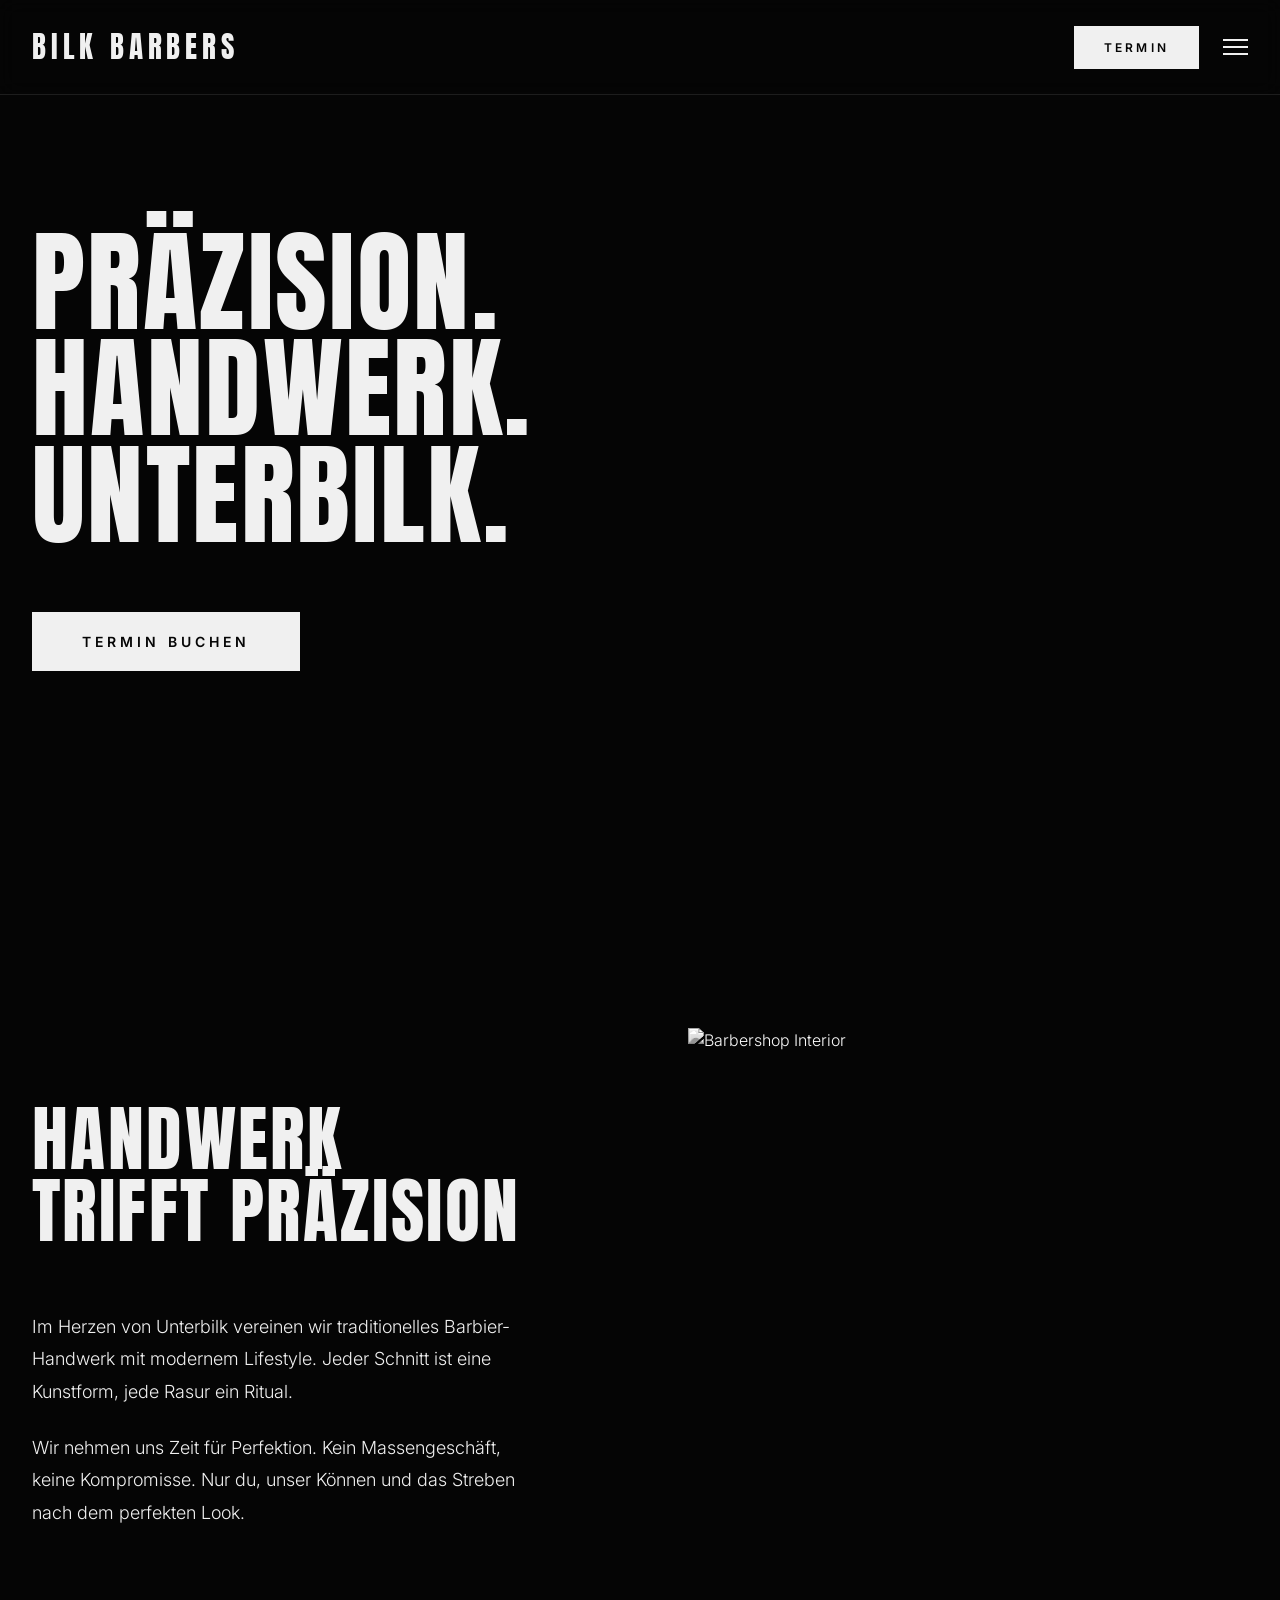
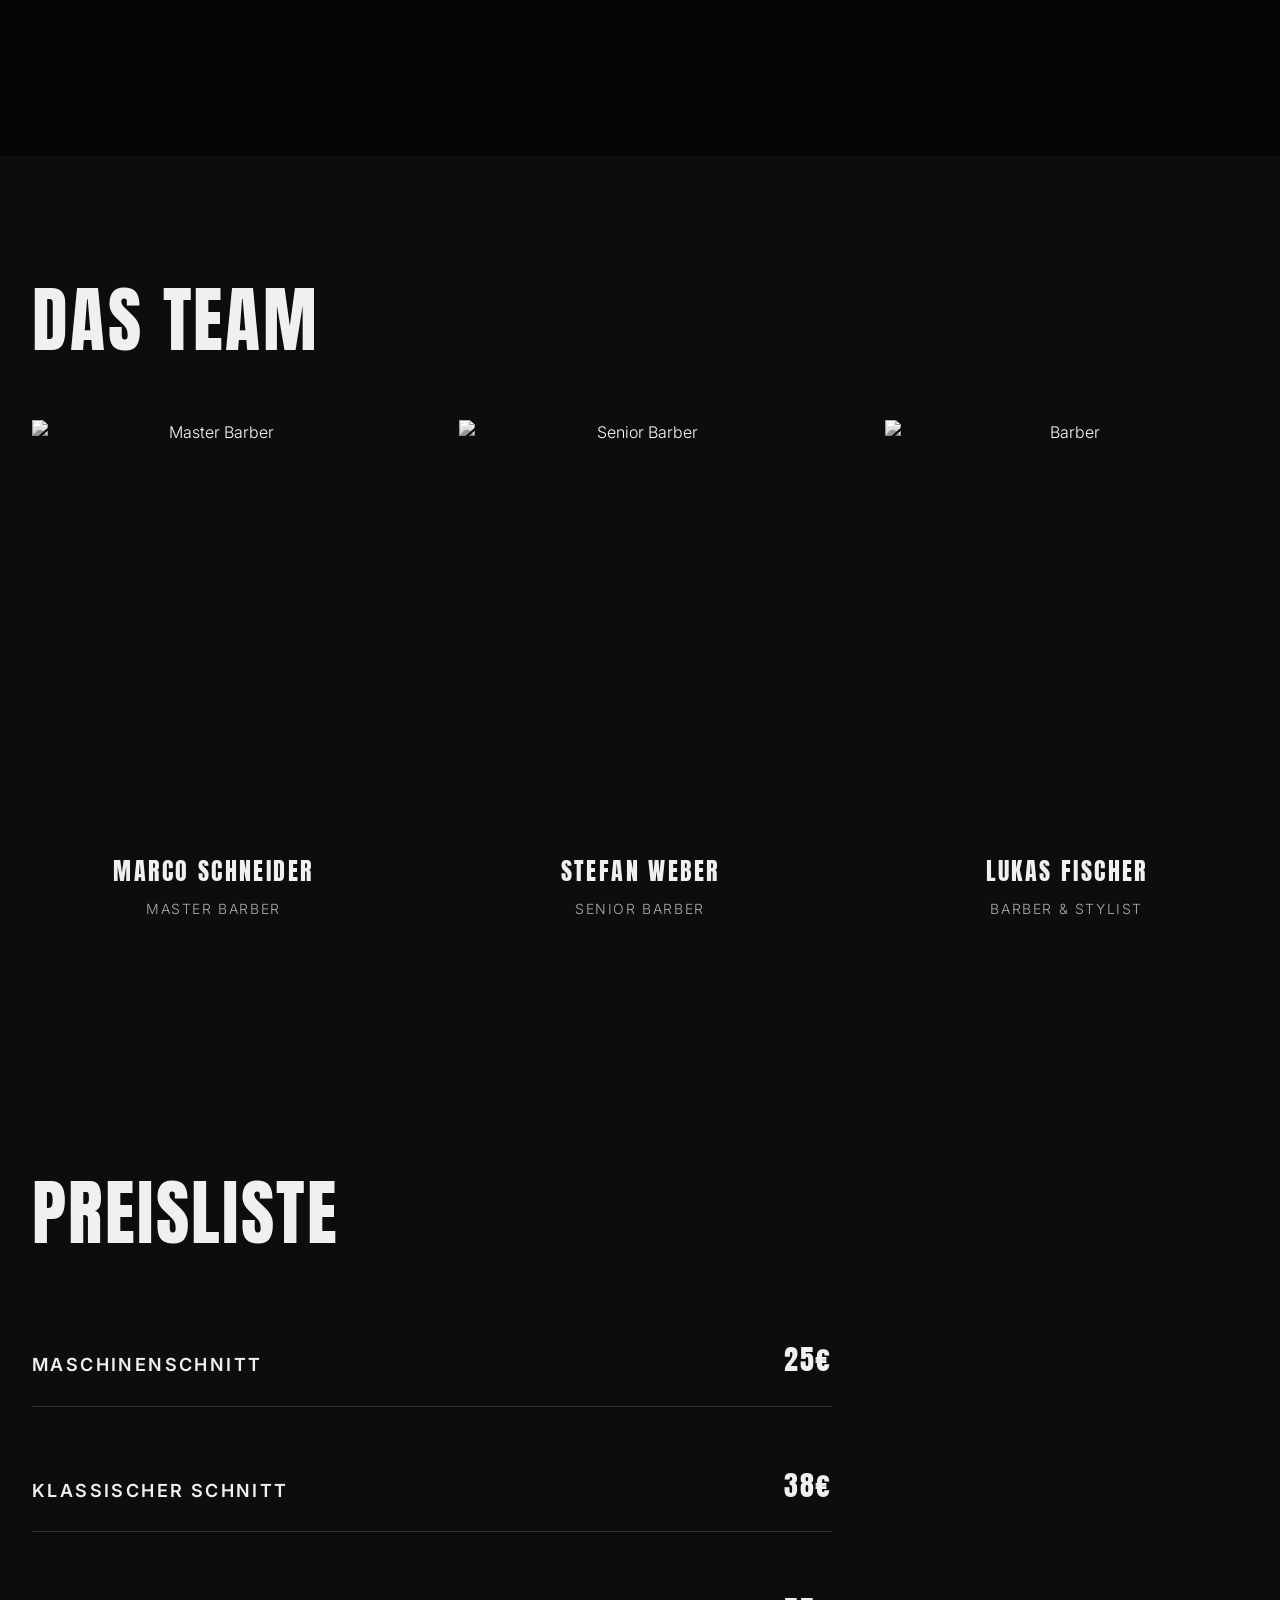
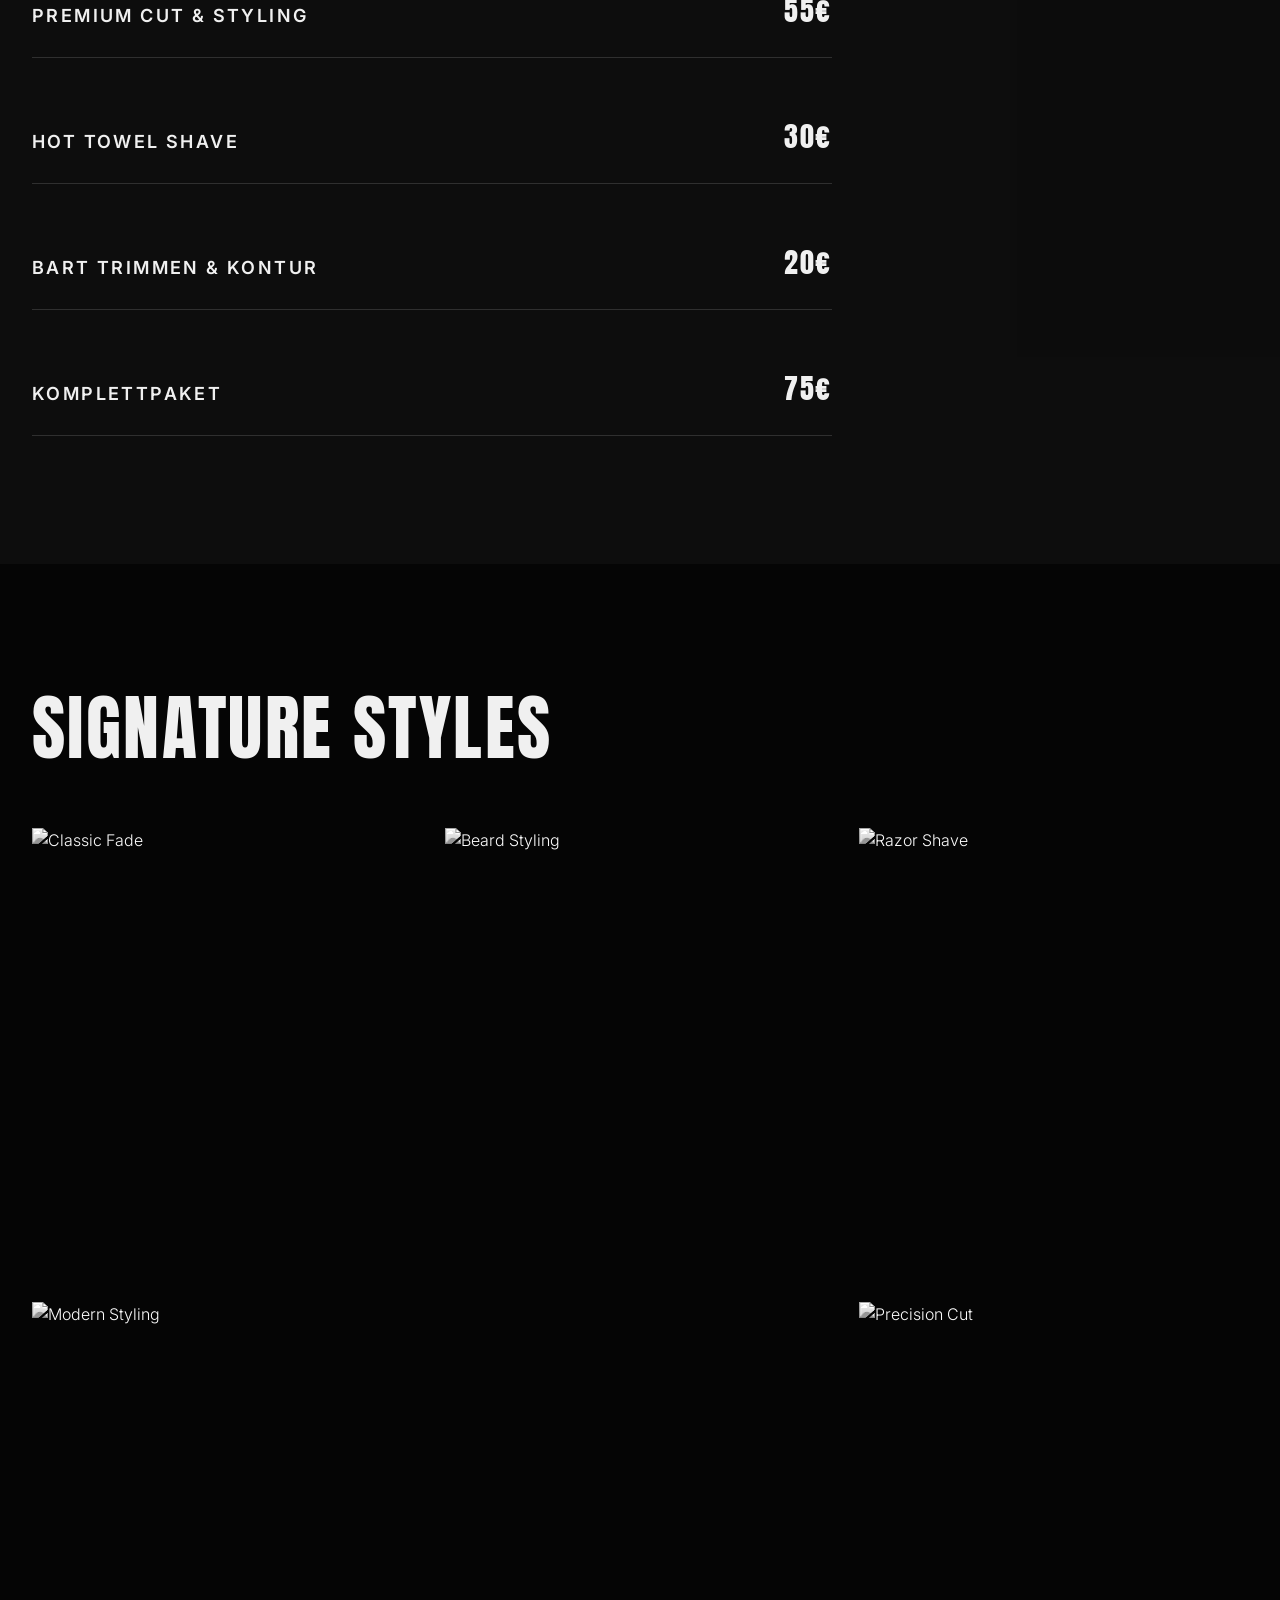
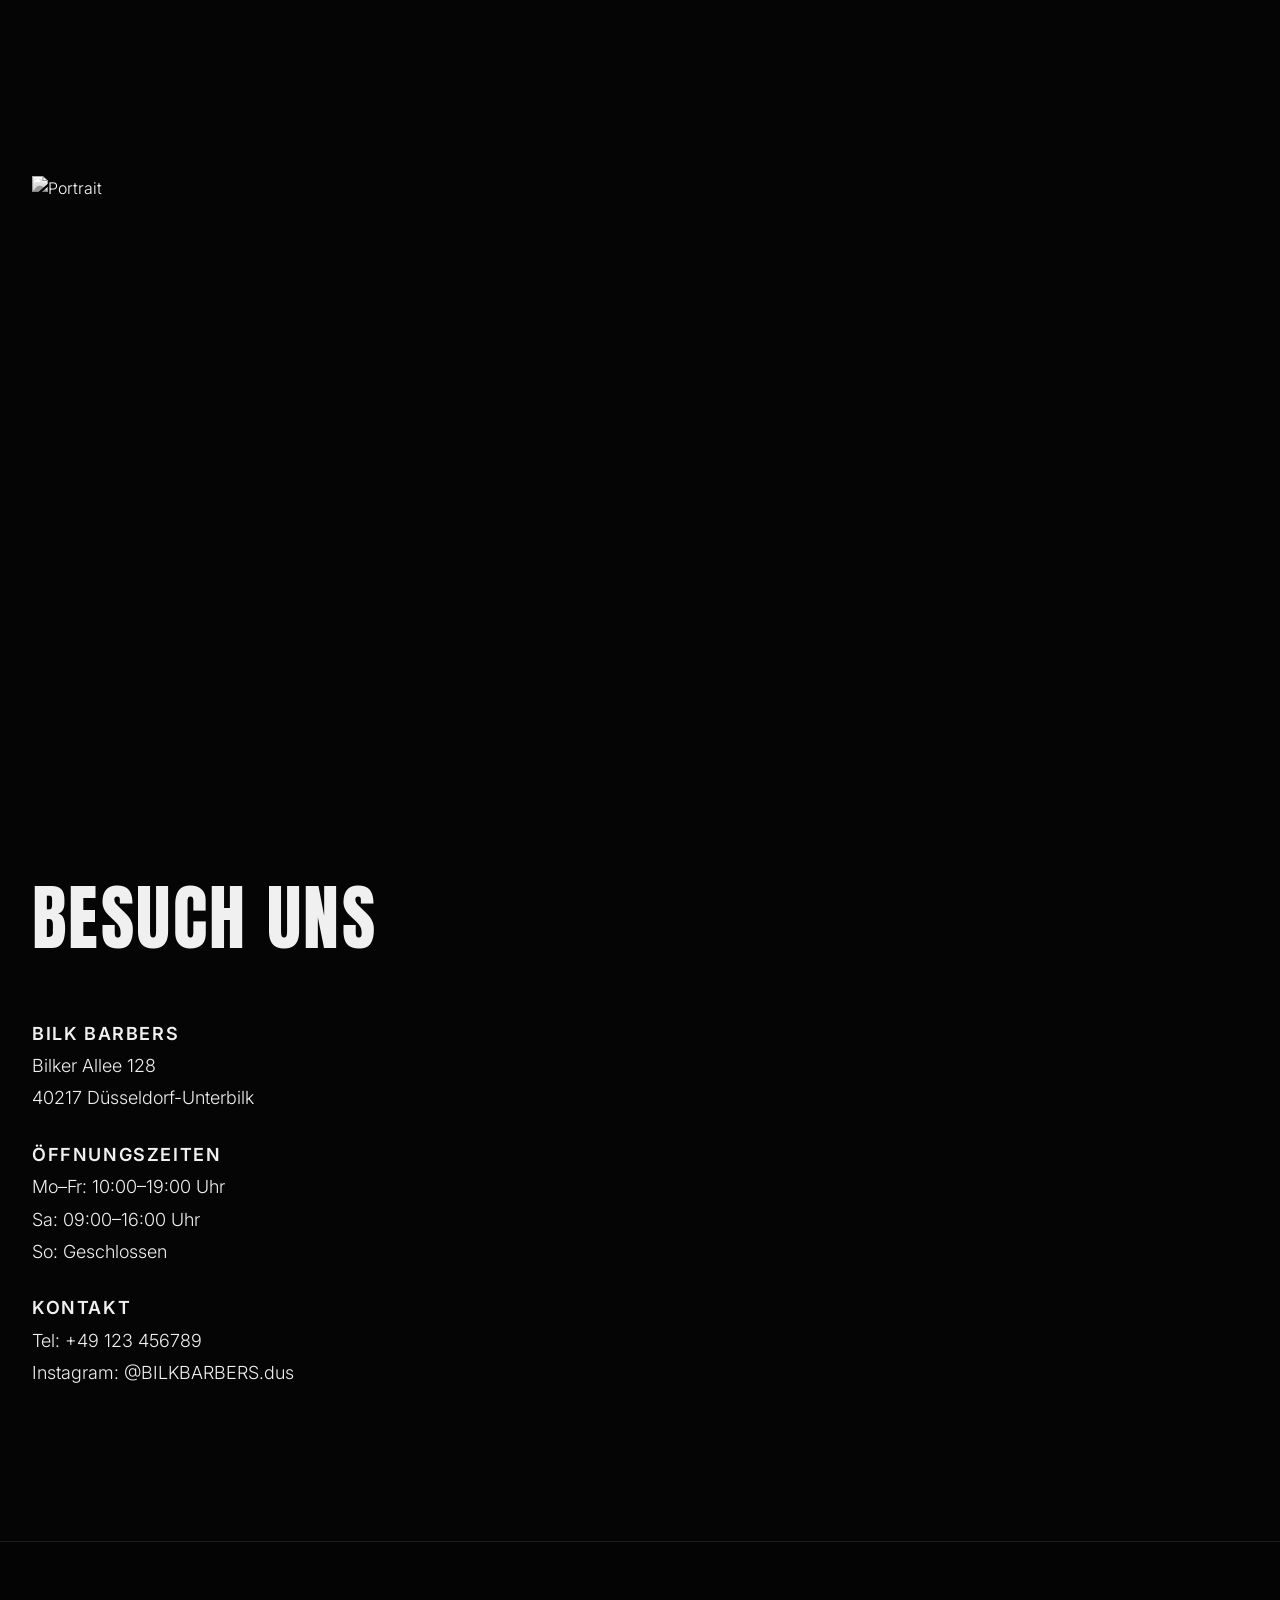
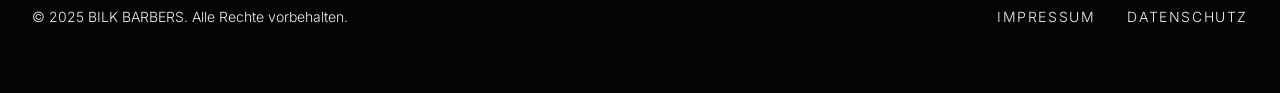
==== commit d23e64de: "d" ====
--- a/index.html
+++ b/index.html
@@ -23,20 +23,24 @@
     <header class="header">
         <nav class="nav-container">
             <div class="logo">BILK BARBERS</div>
-            <ul class="nav-menu">
-                <li><a href="#preise">PREISE</a></li>
-                <li><a href="#team">TEAM</a></li>
-                <li><a href="#styles">STYLES</a></li>
-                <li><a href="#studio">STUDIO</a></li>
-                <li><a href="#kontakt">KONTAKT</a></li>
-                <li class="nav-cta-mobile"><button class="nav-cta-button" id="navBookingButton">TERMIN</button></li>
-            </ul>
-            <button class="nav-cta-button nav-cta-desktop" id="navBookingButtonDesktop">TERMIN</button>
-            <button class="hamburger" aria-label="Menu">
-                <span></span>
-                <span></span>
-                <span></span>
-            </button>
+            <div class="nav-controls">
+                <button class="nav-cta-button" id="navBookingButtonDesktop">TERMIN</button>
+                <button class="hamburger" aria-label="Menu">
+                    <span></span>
+                    <span></span>
+                    <span></span>
+                </button>
+            </div>
+            <div class="nav-menu">
+                <button class="nav-close" aria-label="Close Menu">&times;</button>
+                <ul class="nav-links">
+                    <li><a href="#preise">PREISE</a></li>
+                    <li><a href="#team">TEAM</a></li>
+                    <li><a href="#styles">STYLES</a></li>
+                    <li><a href="#studio">STUDIO</a></li>
+                    <li><a href="#kontakt">KONTAKT</a></li>
+                </ul>
+            </div>
         </nav>
     </header>
 
@@ -145,28 +149,28 @@
         <h2 class="section-title">SIGNATURE STYLES</h2>
         <div class="gallery-grid">
             <div class="gallery-item">
-                <img src="https://images.unsplash.com/photo-1622286342621-4bd786c2447c?q=80&w=800&auto=format&fit=crop"
+                <img src="https://images.unsplash.com/photo-1599351431202-1e0f0137899a?mens-fade-haircut&q=80&w=800&auto=format&fit=crop"
                     alt="Classic Fade">
             </div>
             <div class="gallery-item">
-                <img src="https://images.unsplash.com/photo-1605497788044-5a32c7078486?q=80&w=800&auto=format&fit=crop"
+                <img src="https://images.unsplash.com/photo-1621605815971-fbc98d665033?beard-trim-barber&q=80&w=800&auto=format&fit=crop"
                     alt="Beard Styling">
             </div>
             <div class="gallery-item">
-                <img src="https://images.unsplash.com/photo-1621605815971-fbc98d665033?q=80&w=800&auto=format&fit=crop"
-                    alt="Premium Cut">
-            </div>
-            <div class="gallery-item">
-                <img src="https://images.unsplash.com/photo-1598387993281-cecf8b71a8f8?q=80&w=800&auto=format&fit=crop"
+                <img src="https://images.unsplash.com/photo-1585747860715-2ba37e788b70?barber-razor-shave&q=80&w=800&auto=format&fit=crop"
+                    alt="Razor Shave">
+            </div>
+            <div class="gallery-item">
+                <img src="https://images.unsplash.com/photo-1622286342621-4bd786c2447c?mens-hairstyle-modern&q=80&w=800&auto=format&fit=crop"
                     alt="Modern Styling">
             </div>
             <div class="gallery-item">
-                <img src="https://images.unsplash.com/photo-1503951914875-452162b0f3f1?q=80&w=800&auto=format&fit=crop"
+                <img src="https://images.unsplash.com/photo-1605497788044-5a32c7078486?barber-scissors&q=80&w=800&auto=format&fit=crop"
                     alt="Precision Cut">
             </div>
             <div class="gallery-item">
-                <img src="https://images.unsplash.com/photo-1621607512214-68297480165e?q=80&w=800&auto=format&fit=crop"
-                    alt="Clean Shave">
+                <img src="https://images.unsplash.com/photo-1507003211169-0a1dd7228f2d?black-and-white-man-portrait&q=80&w=800&auto=format&fit=crop"
+                    alt="Portrait">
             </div>
         </div>
     </section>
--- a/styles.css
+++ b/styles.css
@@ -92,44 +92,131 @@
     font-weight: 400;
 }
 
+/* Navigation Controls (TERMIN + Hamburger) */
+.nav-controls {
+    display: flex;
+    align-items: center;
+    gap: 1.5rem;
+}
+
+/* Full-Screen Overlay Menu */
 .nav-menu {
-    display: flex;
-    gap: var(--spacing-md);
+    position: fixed;
+    top: 0;
+    left: 0;
+    width: 100%;
+    height: 100vh;
+    background-color: rgba(5, 5, 5, 0.98);
+    backdrop-filter: blur(20px);
+    -webkit-backdrop-filter: blur(20px);
+    display: flex;
+    align-items: center;
+    justify-content: center;
+    z-index: 1001;
+    opacity: 0;
+    visibility: hidden;
+    transition: opacity 0.5s cubic-bezier(0.4, 0, 0.2, 1), visibility 0.5s cubic-bezier(0.4, 0, 0.2, 1);
+}
+
+.nav-menu.active {
+    opacity: 1;
+    visibility: visible;
+}
+
+.nav-links {
     list-style: none;
-}
-
-.nav-menu a {
-    font-size: 0.875rem;
-    letter-spacing: 0.2rem;
+    display: flex;
+    flex-direction: column;
+    align-items: center;
+    gap: 2rem;
+}
+
+.nav-links li {
+    opacity: 0;
+    transform: translateY(30px);
+    transition: opacity 0.6s ease, transform 0.6s ease;
+}
+
+.nav-menu.active .nav-links li {
+    opacity: 1;
+    transform: translateY(0);
+}
+
+/* Stagger animation for menu items */
+.nav-menu.active .nav-links li:nth-child(1) {
+    transition-delay: 0.1s;
+}
+
+.nav-menu.active .nav-links li:nth-child(2) {
+    transition-delay: 0.2s;
+}
+
+.nav-menu.active .nav-links li:nth-child(3) {
+    transition-delay: 0.3s;
+}
+
+.nav-menu.active .nav-links li:nth-child(4) {
+    transition-delay: 0.4s;
+}
+
+.nav-menu.active .nav-links li:nth-child(5) {
+    transition-delay: 0.5s;
+}
+
+.nav-links a {
+    font-family: var(--font-display);
+    font-size: clamp(2.5rem, 8vw, 5rem);
+    letter-spacing: 0.3rem;
     font-weight: 400;
     text-transform: uppercase;
     position: relative;
-}
-
-.nav-menu a::after {
-    content: '';
+    transition: var(--transition-fast);
+}
+
+.nav-links a:hover {
+    opacity: 0.6;
+    transform: translateX(20px);
+}
+
+/* Close Button for Menu */
+.nav-close {
     position: absolute;
-    bottom: -5px;
-    left: 0;
-    width: 0;
-    height: 1px;
-    background-color: var(--color-white);
-    transition: width 0.3s ease;
-}
-
-.nav-menu a:hover::after {
-    width: 100%;
-}
-
-/* Hamburger Menu */
+    top: 2rem;
+    right: 2rem;
+    background: none;
+    border: none;
+    color: var(--color-white);
+    font-size: 3rem;
+    cursor: pointer;
+    line-height: 1;
+    padding: 0;
+    width: 50px;
+    height: 50px;
+    transition: var(--transition-fast);
+    opacity: 0;
+    z-index: 1002;
+}
+
+.nav-menu.active .nav-close {
+    opacity: 1;
+    transition: opacity 0.5s ease 0.3s;
+}
+
+.nav-close:hover {
+    opacity: 0.6;
+    transform: rotate(90deg);
+}
+
+/* Hamburger Menu - Now Visible on Desktop */
 .hamburger {
-    display: none;
+    display: flex;
     flex-direction: column;
     gap: 5px;
     background: none;
     border: none;
     cursor: pointer;
     padding: 0;
+    z-index: 1002;
 }
 
 .hamburger span {
@@ -164,9 +251,7 @@
     display: block;
 }
 
-.nav-cta-mobile {
-    display: none;
-}
+
 
 /* ========================================
    HERO SECTION
@@ -739,29 +824,6 @@
    ======================================== */
 
 @media (max-width: 968px) {
-    .nav-menu {
-        position: fixed;
-        top: 0;
-        right: -100%;
-        width: 70%;
-        height: 100vh;
-        background-color: rgba(5, 5, 5, 0.98);
-        flex-direction: column;
-        justify-content: center;
-        align-items: center;
-        gap: var(--spacing-sm);
-        transition: right 0.4s ease;
-        backdrop-filter: blur(10px);
-    }
-
-    .nav-menu.active {
-        right: 0;
-    }
-
-    .hamburger {
-        display: flex;
-        z-index: 1001;
-    }
 
     .intro-grid,
     .contact-grid {
@@ -774,20 +836,6 @@
         gap: var(--spacing-sm);
     }
 
-    .nav-cta-desktop {
-        display: none;
-    }
-
-    .nav-cta-mobile {
-        display: block;
-        margin-top: var(--spacing-sm);
-    }
-
-    .nav-menu .nav-cta-button {
-        width: 80%;
-        text-align: center;
-    }
-
     .gallery-grid {
         grid-template-columns: repeat(2, 1fr);
         gap: 1rem;
@@ -826,6 +874,7 @@
         padding: 0 var(--spacing-xs);
     }
 }
+
 
 @media (max-width: 640px) {
     :root {
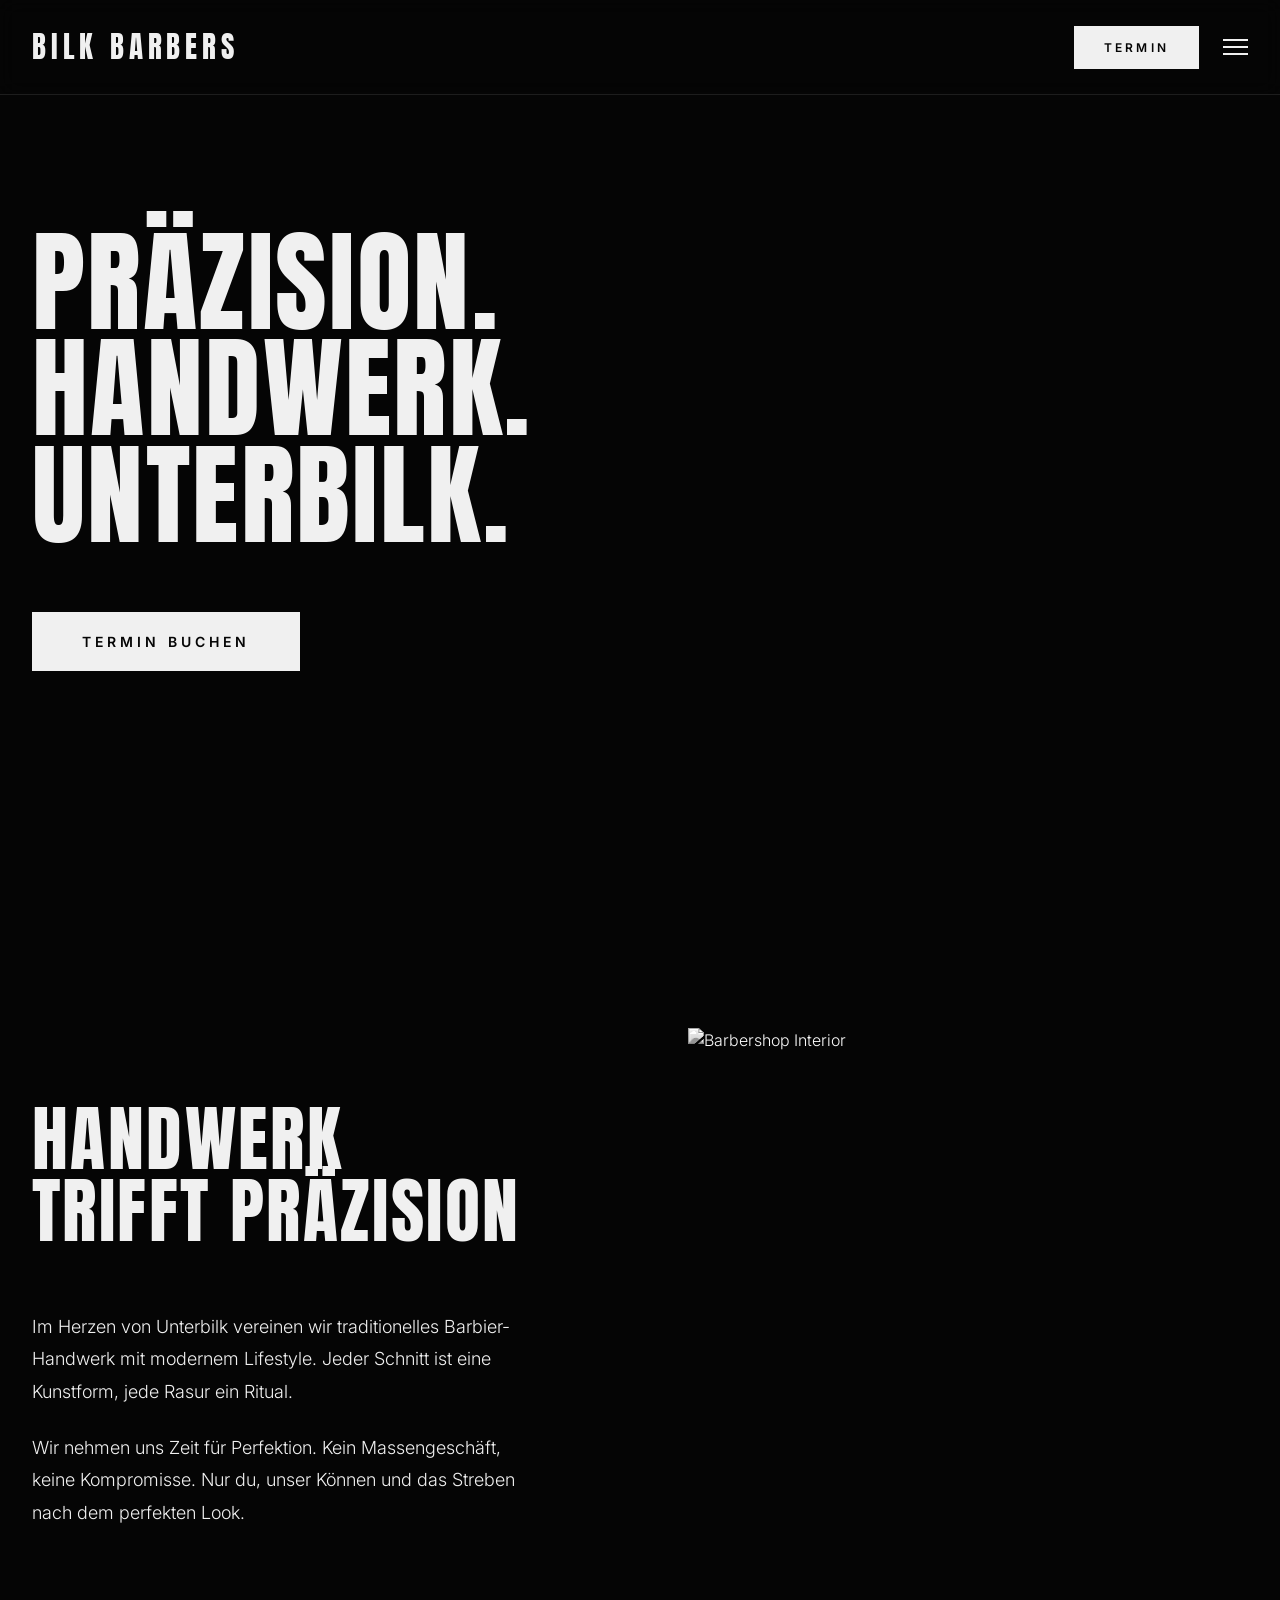
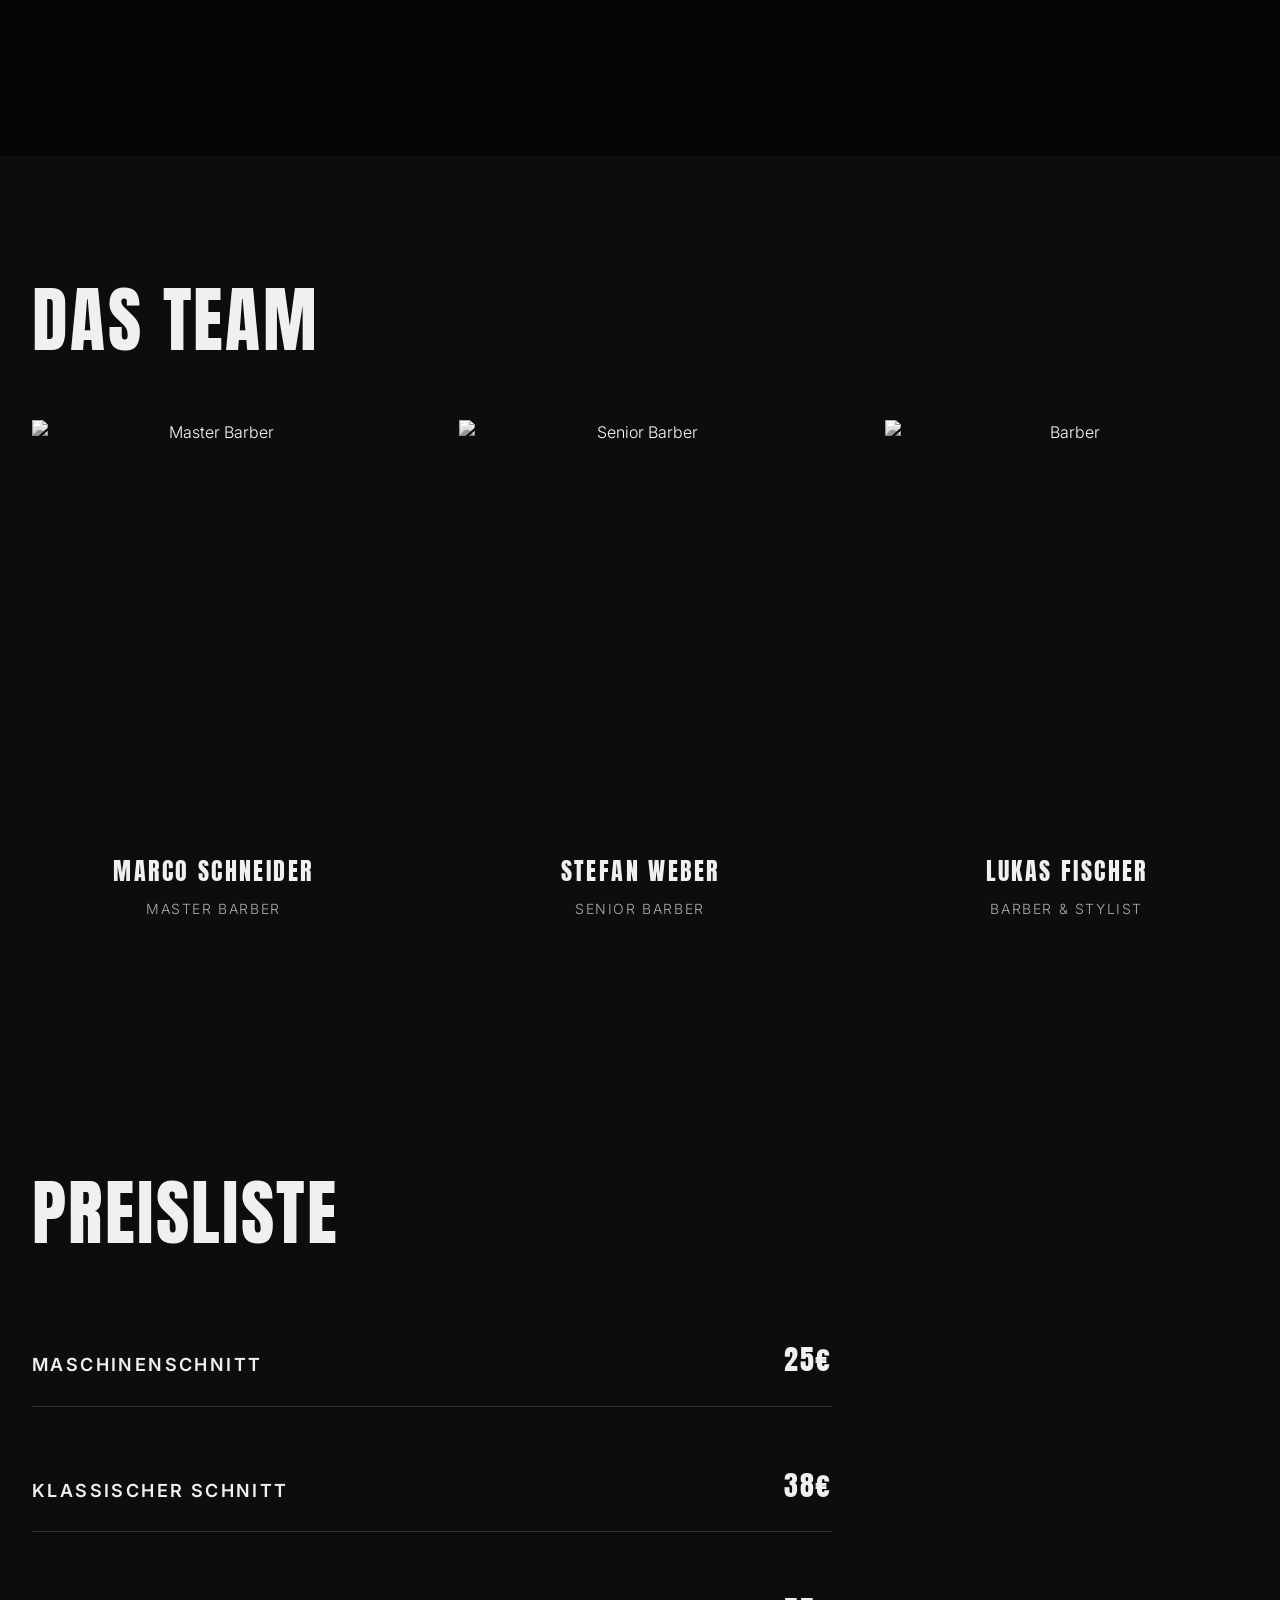
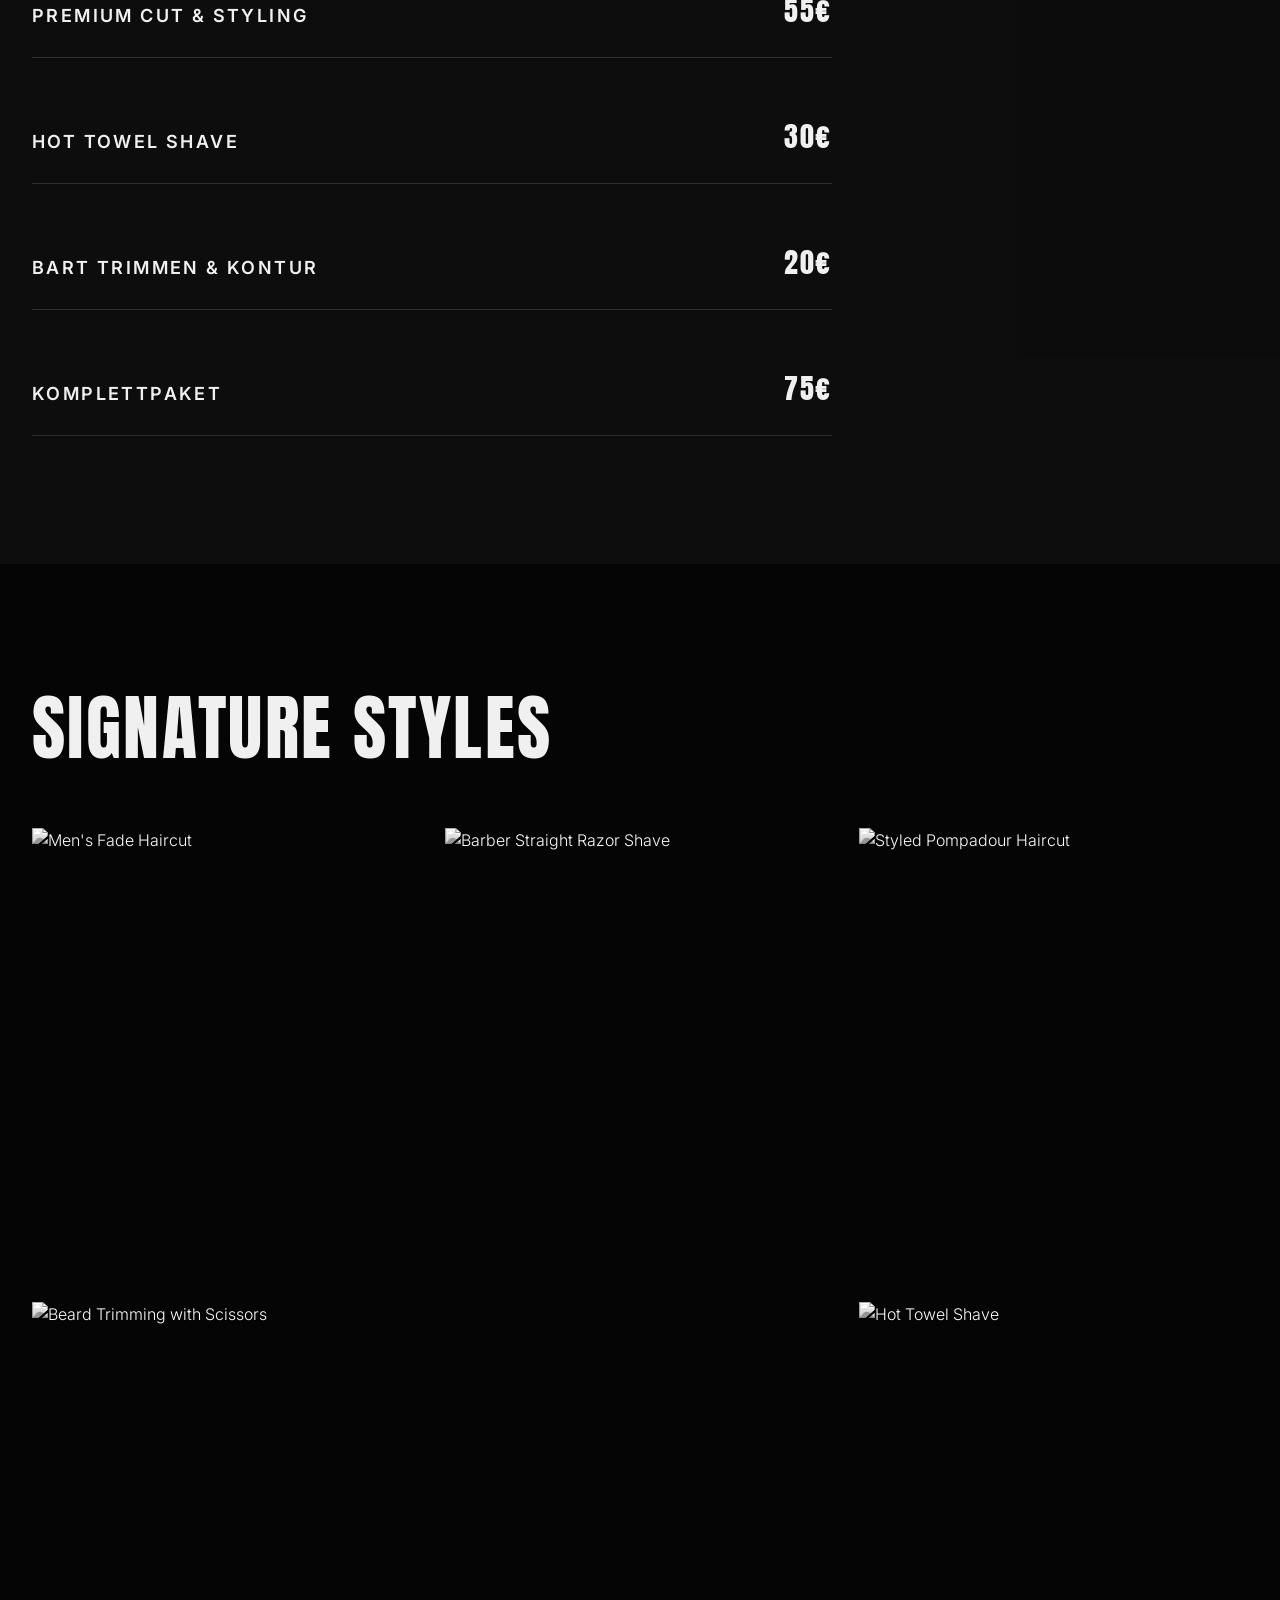
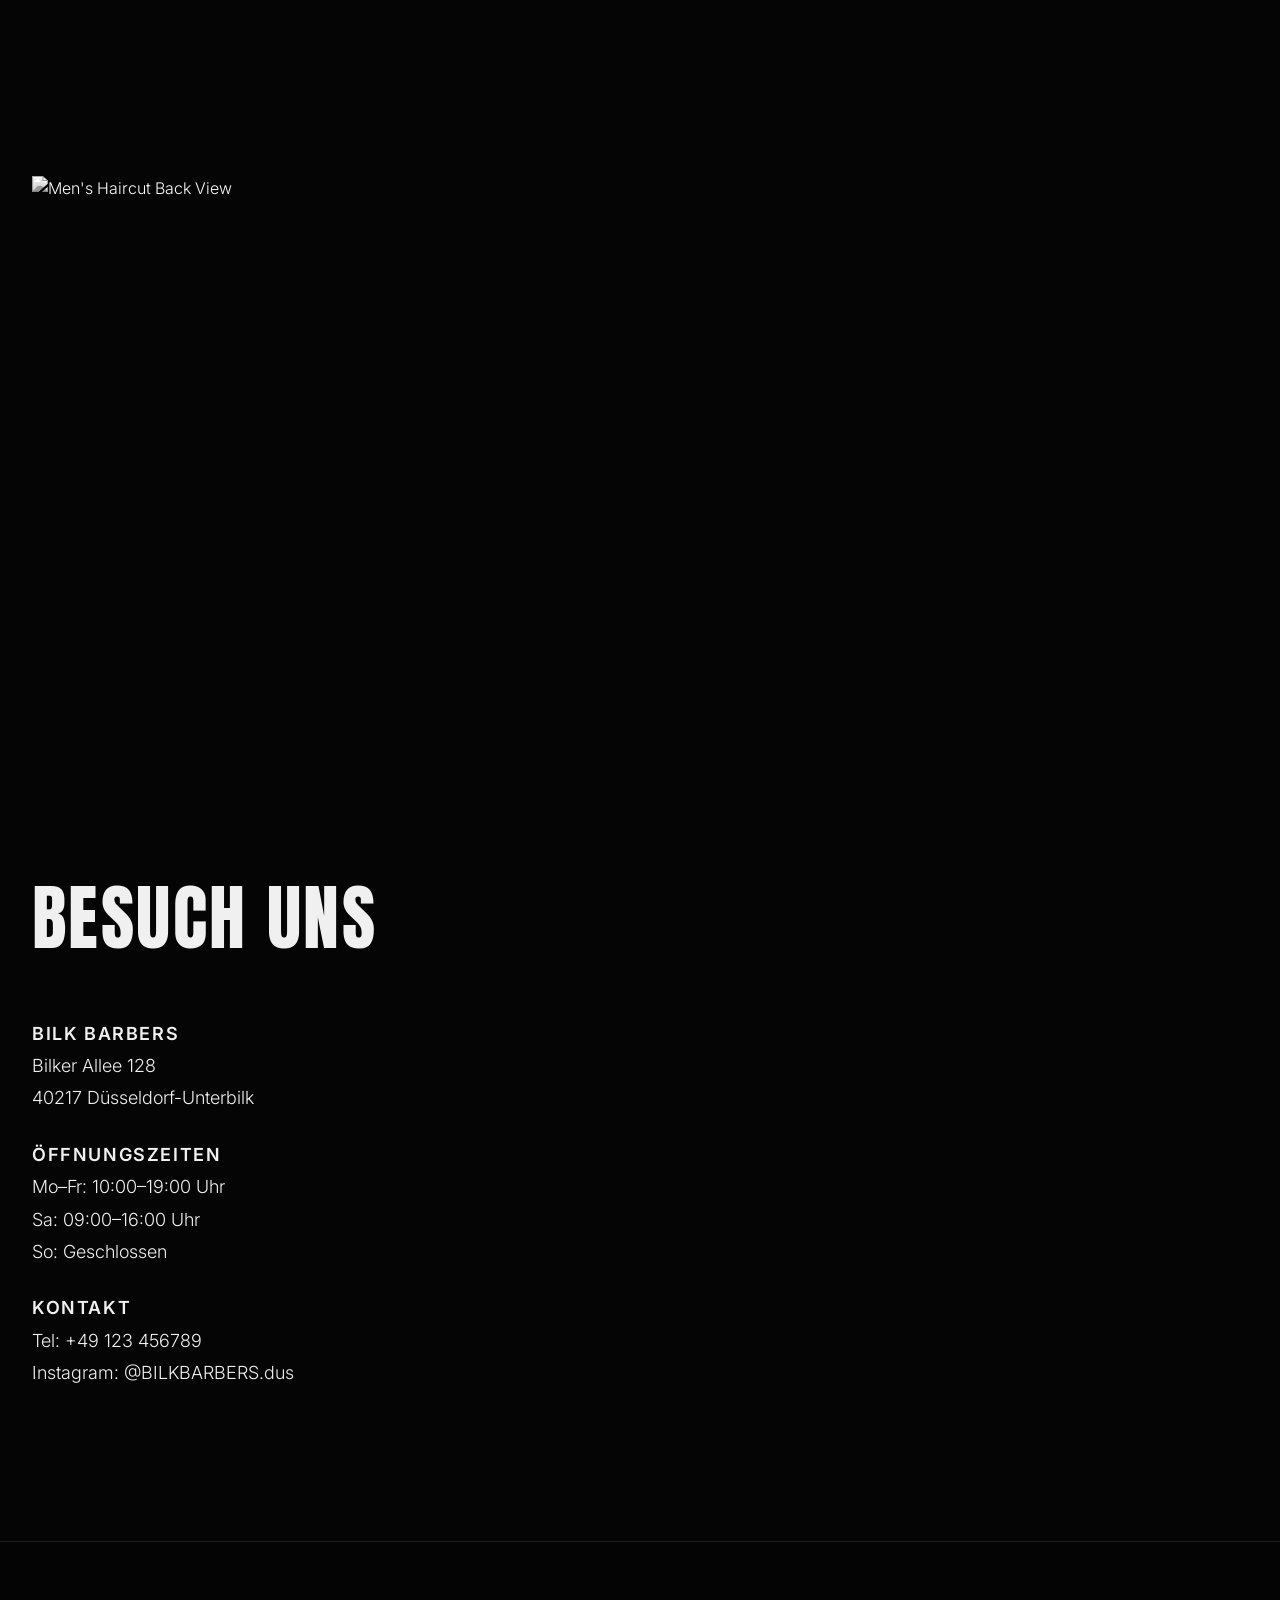
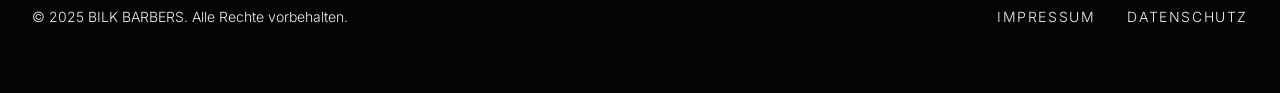
==== commit 64d417c4: "d" ====
--- a/index.html
+++ b/index.html
@@ -149,28 +149,28 @@
         <h2 class="section-title">SIGNATURE STYLES</h2>
         <div class="gallery-grid">
             <div class="gallery-item">
-                <img src="https://images.unsplash.com/photo-1599351431202-1e0f0137899a?mens-fade-haircut&q=80&w=800&auto=format&fit=crop"
-                    alt="Classic Fade">
-            </div>
-            <div class="gallery-item">
-                <img src="https://images.unsplash.com/photo-1621605815971-fbc98d665033?beard-trim-barber&q=80&w=800&auto=format&fit=crop"
-                    alt="Beard Styling">
-            </div>
-            <div class="gallery-item">
-                <img src="https://images.unsplash.com/photo-1585747860715-2ba37e788b70?barber-razor-shave&q=80&w=800&auto=format&fit=crop"
-                    alt="Razor Shave">
-            </div>
-            <div class="gallery-item">
-                <img src="https://images.unsplash.com/photo-1622286342621-4bd786c2447c?mens-hairstyle-modern&q=80&w=800&auto=format&fit=crop"
-                    alt="Modern Styling">
-            </div>
-            <div class="gallery-item">
-                <img src="https://images.unsplash.com/photo-1605497788044-5a32c7078486?barber-scissors&q=80&w=800&auto=format&fit=crop"
-                    alt="Precision Cut">
-            </div>
-            <div class="gallery-item">
-                <img src="https://images.unsplash.com/photo-1507003211169-0a1dd7228f2d?black-and-white-man-portrait&q=80&w=800&auto=format&fit=crop"
-                    alt="Portrait">
+                <img src="https://images.unsplash.com/photo-1599351431202-1e0f0137899a?mens-fade-haircut-side-view&q=80&w=800&auto=format&fit=crop&sat=-100"
+                    alt="Men's Fade Haircut">
+            </div>
+            <div class="gallery-item">
+                <img src="https://images.unsplash.com/photo-1621605815971-fbc98d665033?barber-straight-razor-shave-close-up&q=80&w=800&auto=format&fit=crop&sat=-100"
+                    alt="Barber Straight Razor Shave">
+            </div>
+            <div class="gallery-item">
+                <img src="https://images.unsplash.com/photo-1585747860715-2ba37e788b70?man-with-styled-pompadour-haircut&q=80&w=800&auto=format&fit=crop&sat=-100"
+                    alt="Styled Pompadour Haircut">
+            </div>
+            <div class="gallery-item">
+                <img src="https://images.unsplash.com/photo-1622286342621-4bd786c2447c?barber-trimming-beard-with-scissors&q=80&w=800&auto=format&fit=crop&sat=-100"
+                    alt="Beard Trimming with Scissors">
+            </div>
+            <div class="gallery-item">
+                <img src="https://images.unsplash.com/photo-1605497788044-5a32c7078486?hot-towel-shave-barber&q=80&w=800&auto=format&fit=crop&sat=-100"
+                    alt="Hot Towel Shave">
+            </div>
+            <div class="gallery-item">
+                <img src="https://images.unsplash.com/photo-1507003211169-0a1dd7228f2d?mens-haircut-back-view-neck&q=80&w=800&auto=format&fit=crop&sat=-100"
+                    alt="Men's Haircut Back View">
             </div>
         </div>
     </section>
@@ -290,6 +290,22 @@
         </div>
     </div>
 
+    <!-- Lightbox Gallery Modal -->
+    <div class="lightbox-overlay" id="lightboxOverlay">
+        <button class="lightbox-close" id="lightboxClose" aria-label="Close Gallery">&times;</button>
+        <button class="lightbox-arrow lightbox-prev" id="lightboxPrev" aria-label="Previous Image">
+            <svg width="40" height="40" viewBox="0 0 24 24" fill="none" stroke="currentColor" stroke-width="2">
+                <polyline points="15 18 9 12 15 6"></polyline>
+            </svg>
+        </button>
+        <img class="lightbox-image" id="lightboxImage" src="" alt="Gallery Image">
+        <button class="lightbox-arrow lightbox-next" id="lightboxNext" aria-label="Next Image">
+            <svg width="40" height="40" viewBox="0 0 24 24" fill="none" stroke="currentColor" stroke-width="2">
+                <polyline points="9 18 15 12 9 6"></polyline>
+            </svg>
+        </button>
+    </div>
+
     <script src="script.js"></script>
 </body>
 
--- a/styles.css
+++ b/styles.css
@@ -805,8 +805,106 @@
 }
 
 /* ========================================
+   LIGHTBOX GALLERY
+   ======================================== */
+
+.lightbox-overlay {
+    position: fixed;
+    top: 0;
+    left: 0;
+    width: 100%;
+    height: 100%;
+    background-color: rgba(0, 0, 0, 0.95);
+    backdrop-filter: blur(10px);
+    -webkit-backdrop-filter: blur(10px);
+    display: flex;
+    align-items: center;
+    justify-content: center;
+    z-index: 3000;
+    opacity: 0;
+    visibility: hidden;
+    transition: opacity 0.4s cubic-bezier(0.4, 0, 0.2, 1), visibility 0.4s cubic-bezier(0.4, 0, 0.2, 1);
+}
+
+.lightbox-overlay.active {
+    opacity: 1;
+    visibility: visible;
+}
+
+.lightbox-image {
+    max-width: 90vw;
+    max-height: 90vh;
+    object-fit: contain;
+    filter: grayscale(100%) contrast(1.1);
+    transform: scale(0.9);
+    transition: transform 0.4s cubic-bezier(0.4, 0, 0.2, 1), opacity 0.4s ease;
+    opacity: 0;
+}
+
+.lightbox-overlay.active .lightbox-image {
+    transform: scale(1);
+    opacity: 1;
+}
+
+.lightbox-close {
+    position: absolute;
+    top: 2rem;
+    right: 2rem;
+    background: none;
+    border: none;
+    color: var(--color-white);
+    font-size: 4rem;
+    cursor: pointer;
+    line-height: 1;
+    padding: 0;
+    width: 60px;
+    height: 60px;
+    transition: var(--transition-fast);
+    z-index: 3001;
+    opacity: 0.8;
+}
+
+.lightbox-close:hover {
+    opacity: 1;
+    transform: rotate(90deg);
+}
+
+.lightbox-arrow {
+    position: absolute;
+    top: 50%;
+    transform: translateY(-50%);
+    background: none;
+    border: none;
+    color: var(--color-white);
+    cursor: pointer;
+    padding: 1rem;
+    transition: var(--transition-fast);
+    z-index: 3001;
+    opacity: 0.8;
+}
+
+.lightbox-arrow:hover {
+    opacity: 1;
+    transform: translateY(-50%) scale(1.1);
+}
+
+.lightbox-prev {
+    left: 2rem;
+}
+
+.lightbox-next {
+    right: 2rem;
+}
+
+.lightbox-arrow svg {
+    display: block;
+    filter: drop-shadow(0 2px 8px rgba(0, 0, 0, 0.5));
+}
+
+/* ========================================
    SCROLL REVEAL ANIMATION
    ======================================== */
+
 
 .reveal {
     opacity: 0;
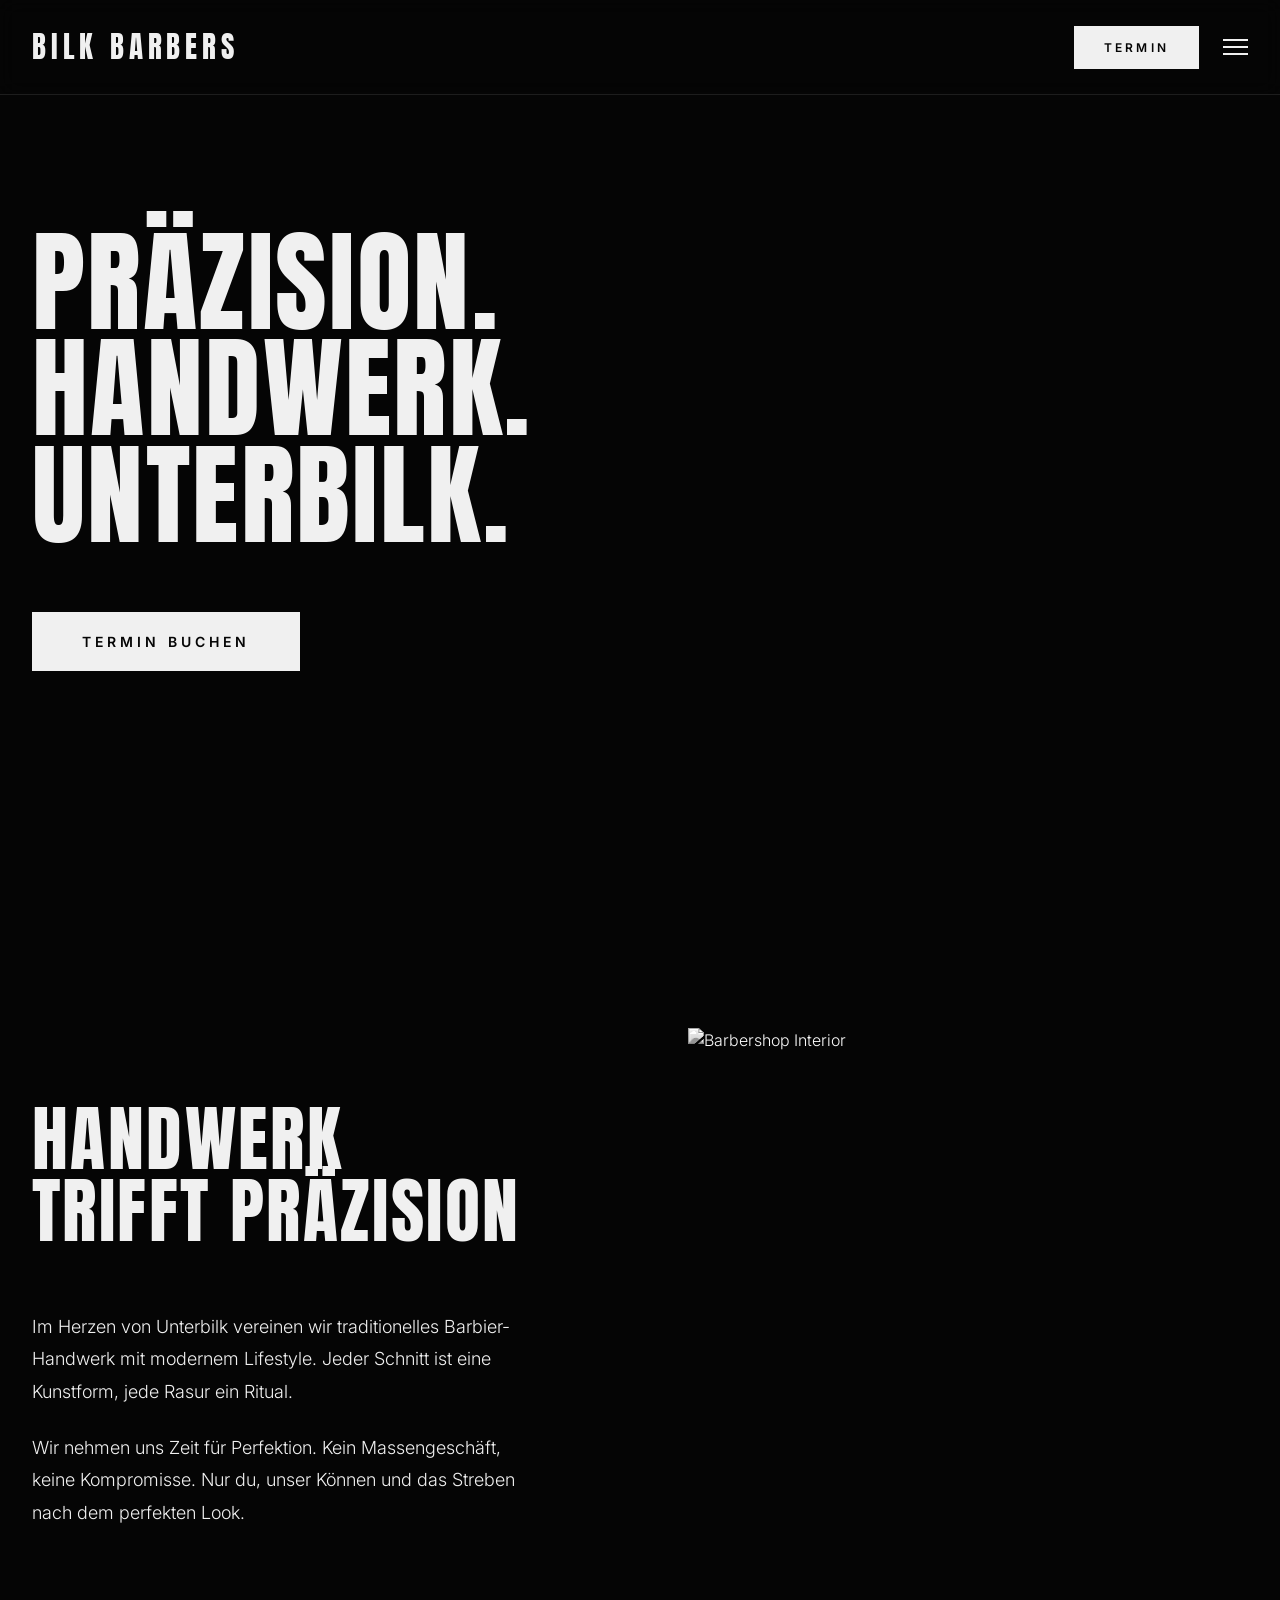
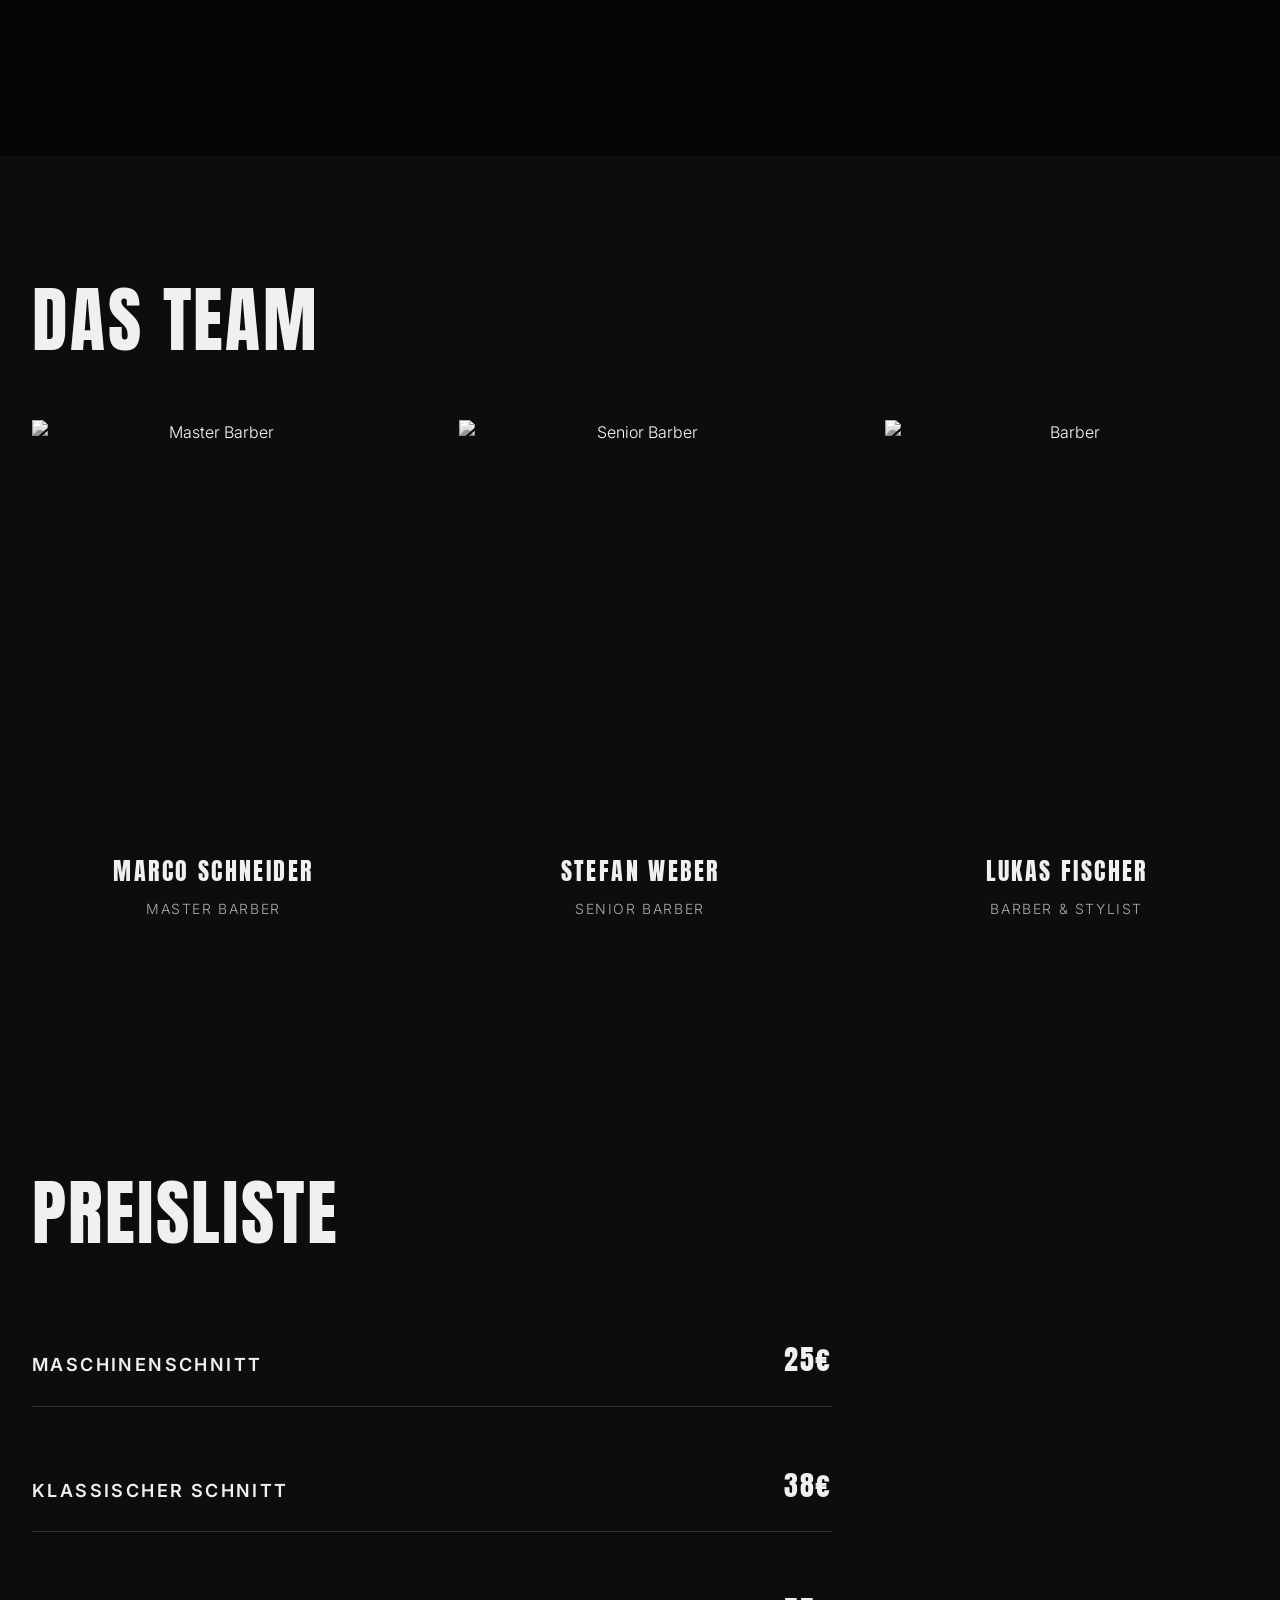
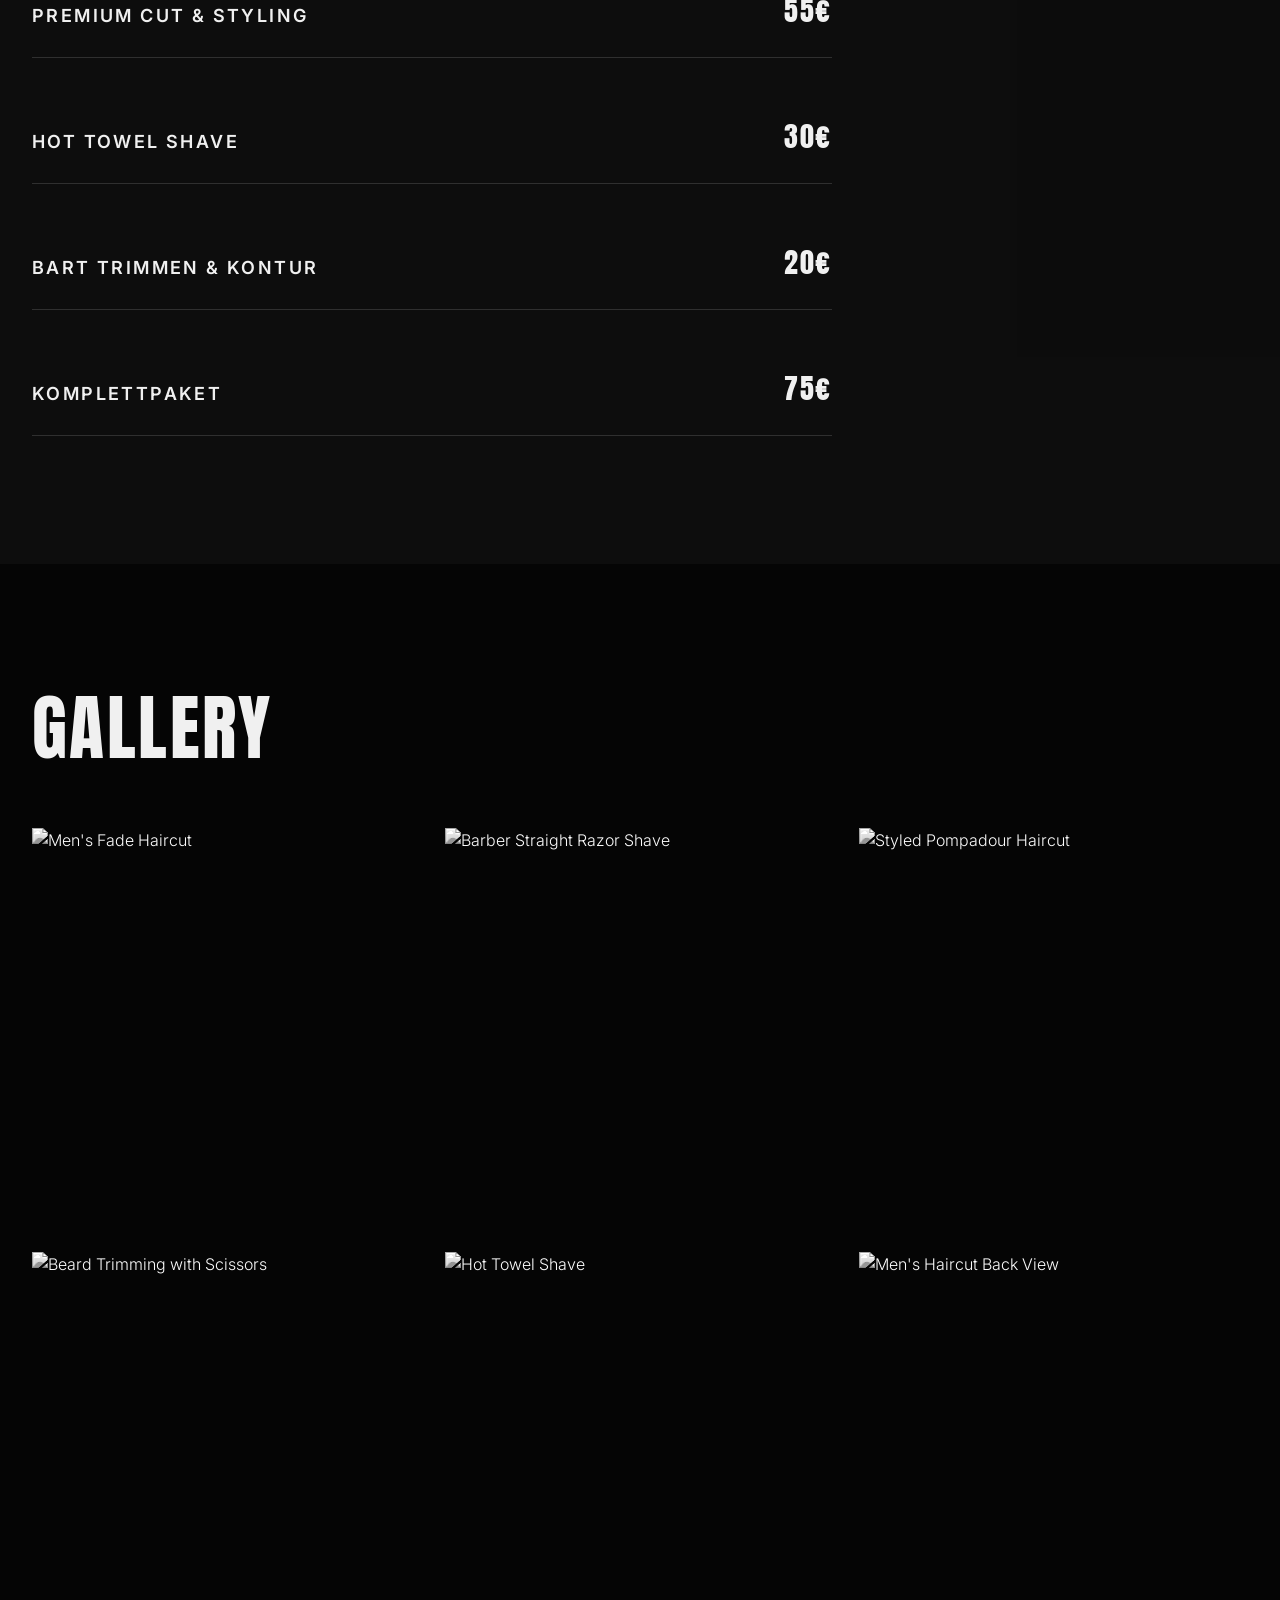
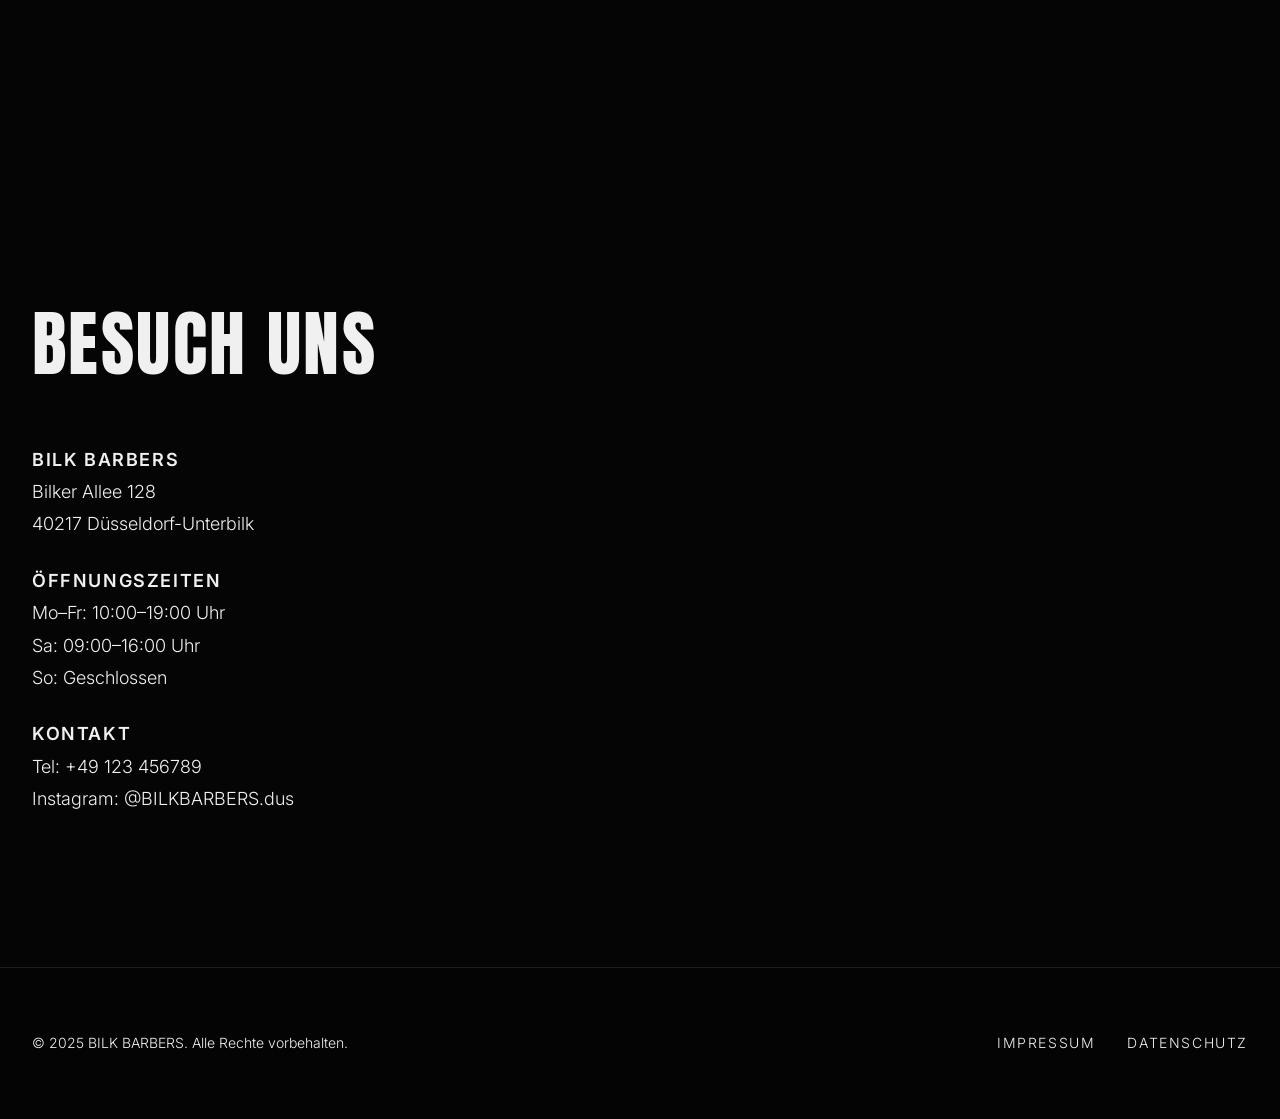
==== commit c9e6c99e: "d" ====
--- a/index.html
+++ b/index.html
@@ -36,7 +36,7 @@
                 <ul class="nav-links">
                     <li><a href="#preise">PREISE</a></li>
                     <li><a href="#team">TEAM</a></li>
-                    <li><a href="#styles">STYLES</a></li>
+                    <li><a href="#gallery">GALLERY</a></li>
                     <li><a href="#studio">STUDIO</a></li>
                     <li><a href="#kontakt">KONTAKT</a></li>
                 </ul>
@@ -144,9 +144,9 @@
         </div>
     </section>
 
-    <!-- Signature Styles Gallery -->
-    <section class="section gallery-section reveal" id="styles">
-        <h2 class="section-title">SIGNATURE STYLES</h2>
+    <!-- Gallery -->
+    <section class="section gallery-section reveal" id="gallery">
+        <h2 class="section-title">GALLERY</h2>
         <div class="gallery-grid">
             <div class="gallery-item">
                 <img src="https://images.unsplash.com/photo-1599351431202-1e0f0137899a?mens-fade-haircut-side-view&q=80&w=800&auto=format&fit=crop&sat=-100"
--- a/styles.css
+++ b/styles.css
@@ -552,33 +552,9 @@
 
 .gallery-item {
     position: relative;
-    height: 450px;
+    height: 400px;
     overflow: hidden;
     cursor: pointer;
-}
-
-.gallery-item:nth-child(1) {
-    grid-row: span 1;
-}
-
-.gallery-item:nth-child(2) {
-    grid-row: span 2;
-}
-
-.gallery-item:nth-child(3) {
-    grid-row: span 1;
-}
-
-.gallery-item:nth-child(4) {
-    grid-row: span 1;
-}
-
-.gallery-item:nth-child(5) {
-    grid-row: span 2;
-}
-
-.gallery-item:nth-child(6) {
-    grid-row: span 1;
 }
 
 .gallery-item img {
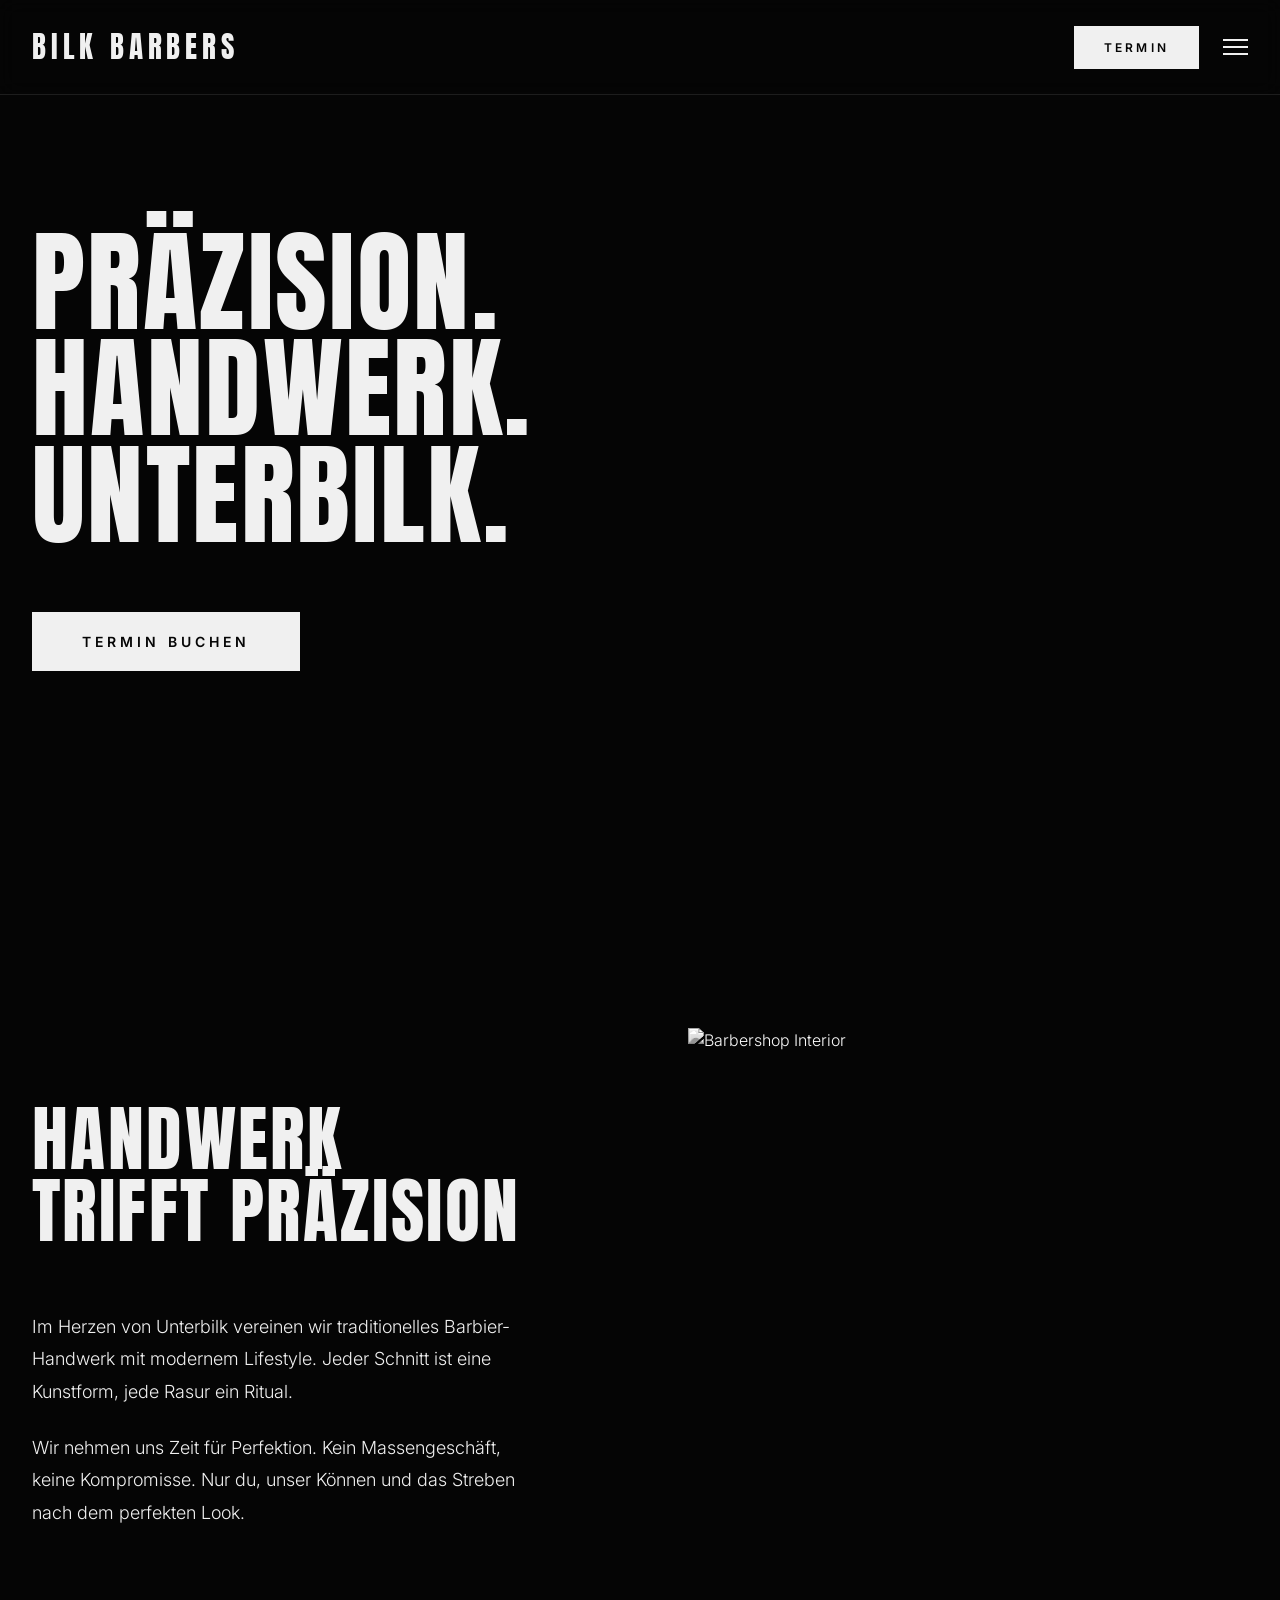
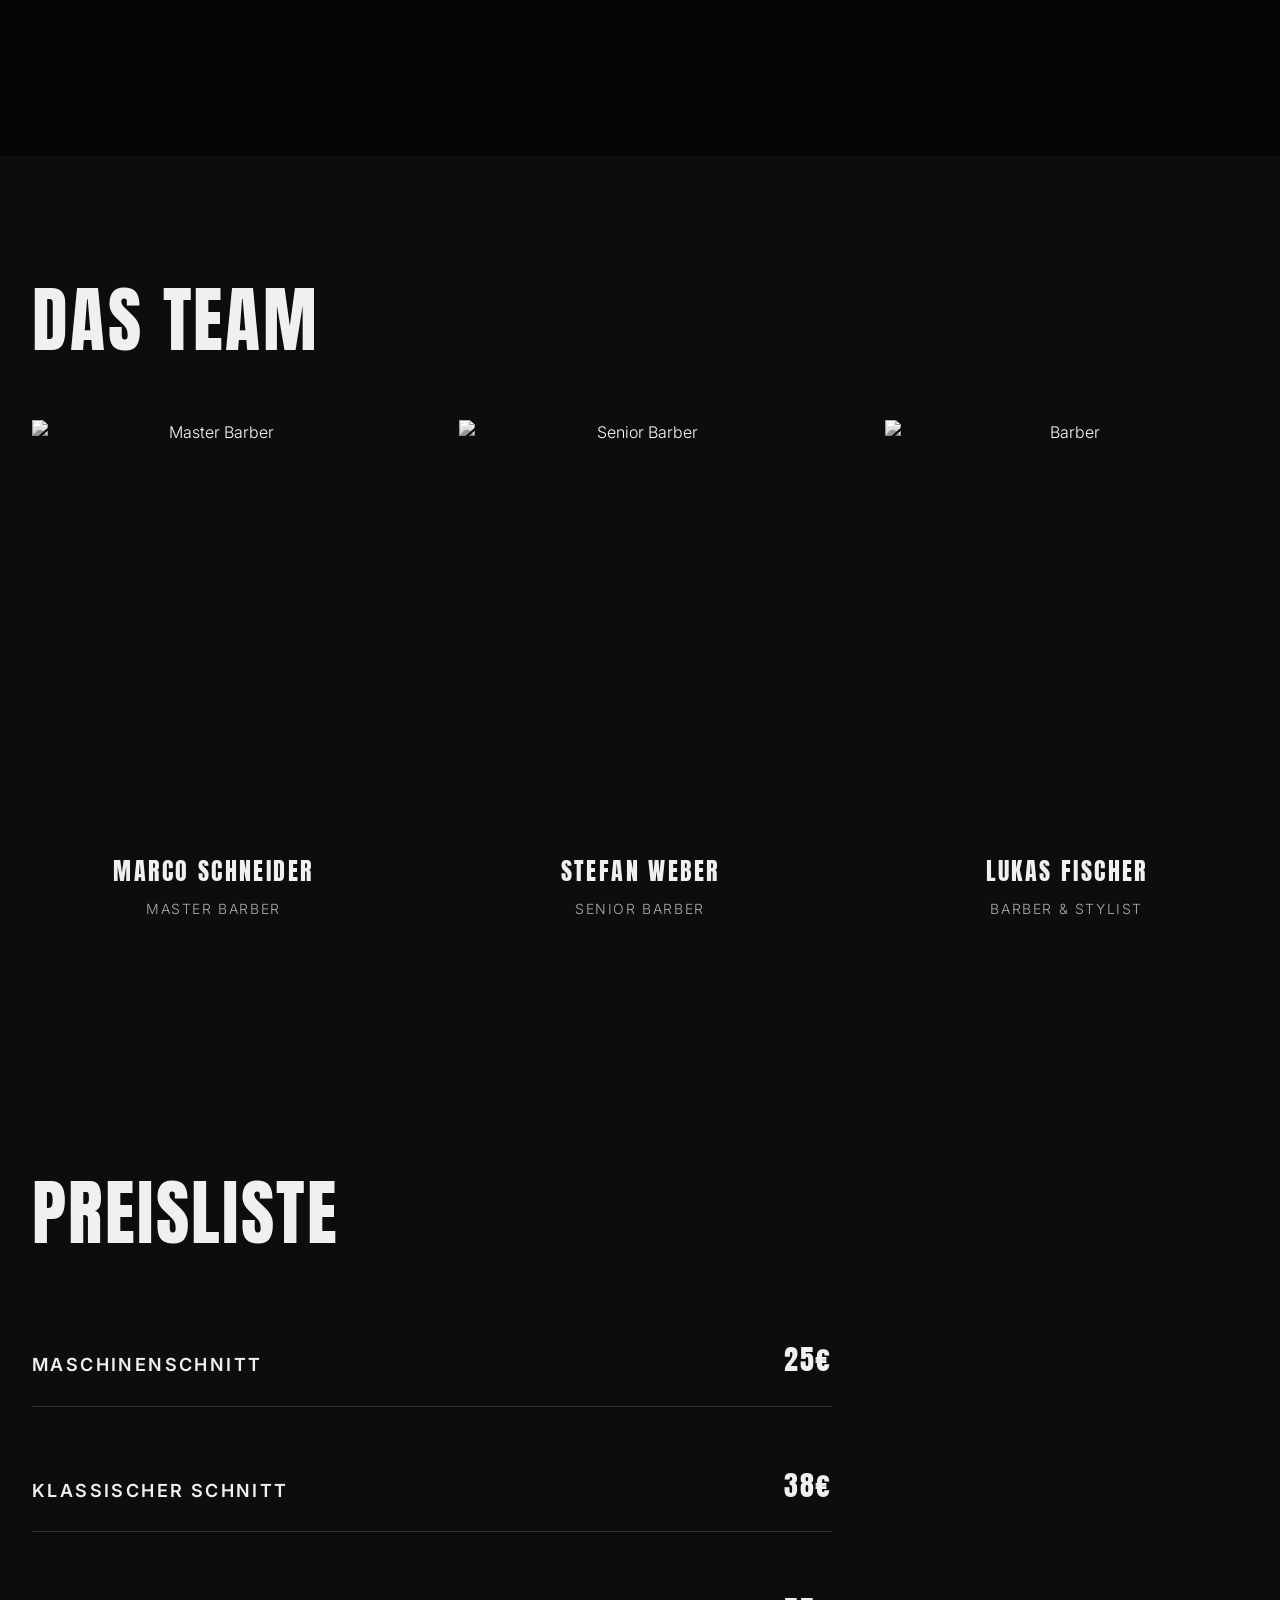
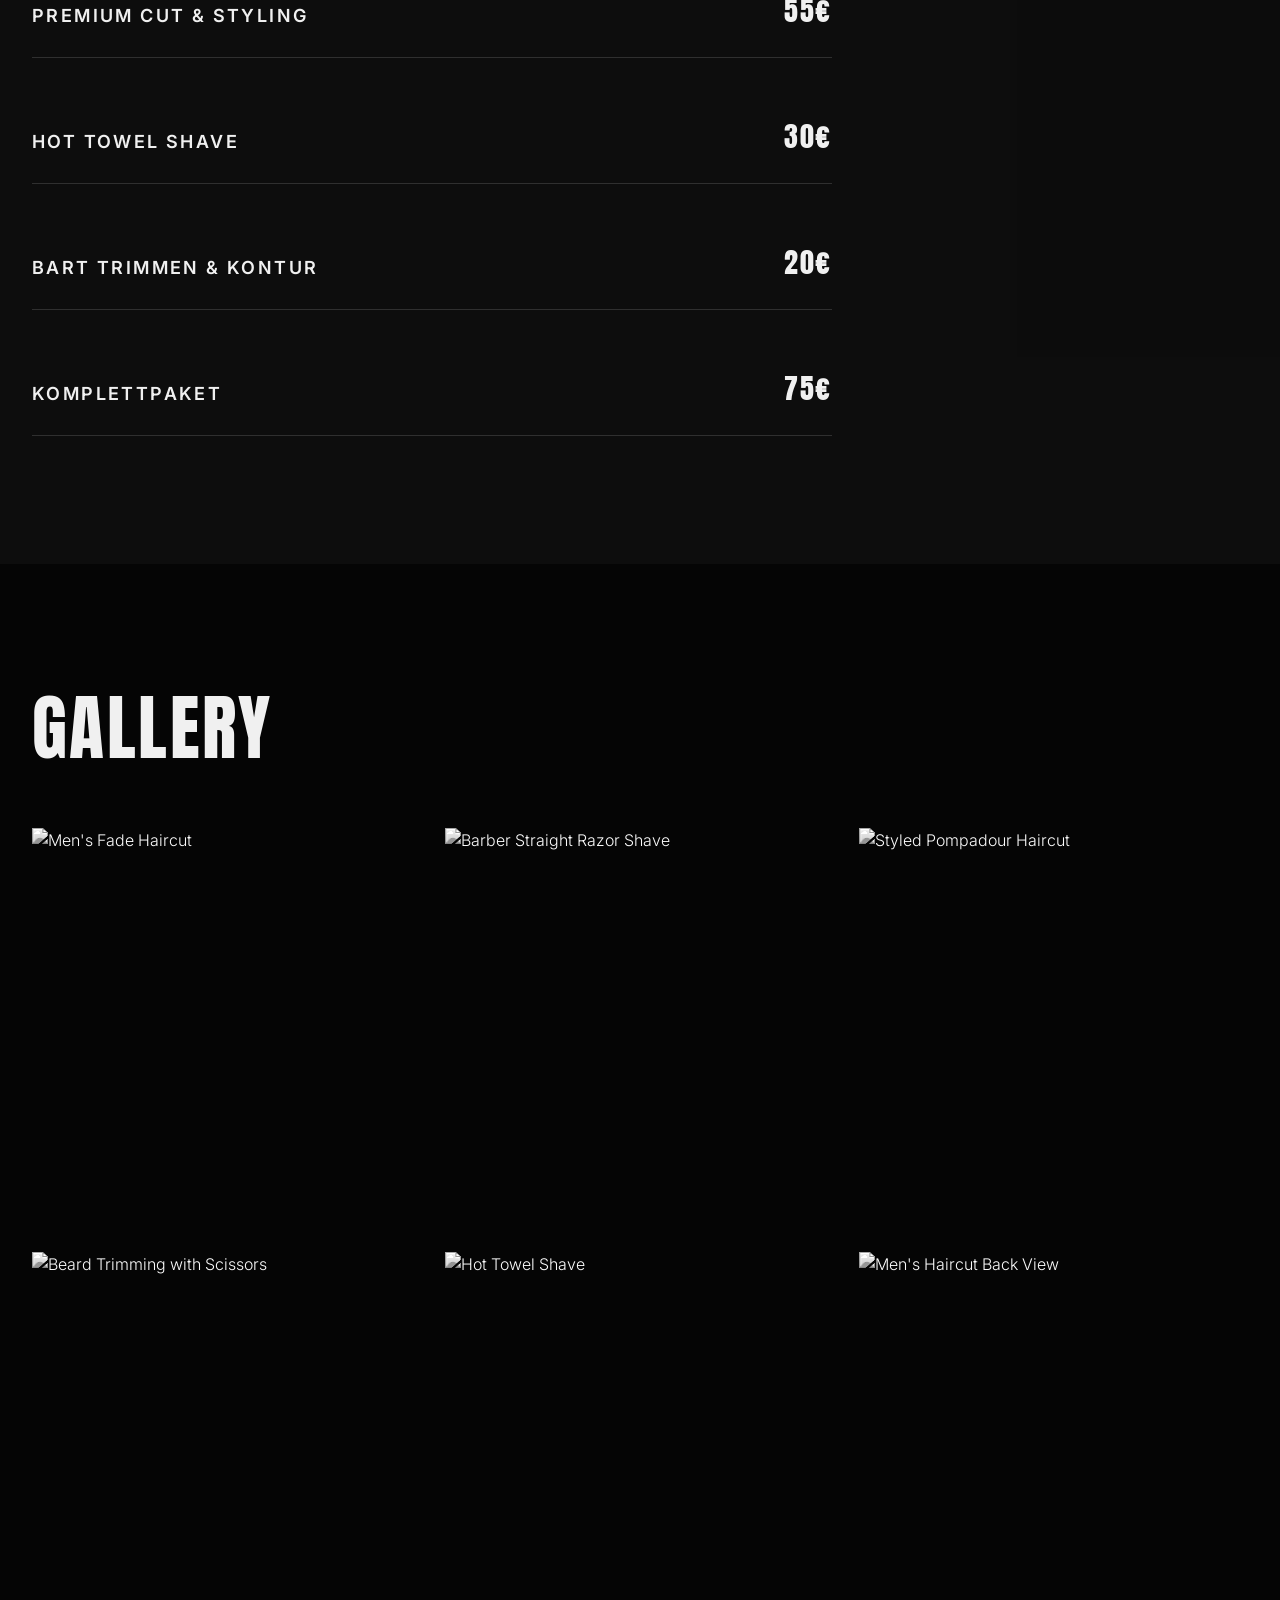
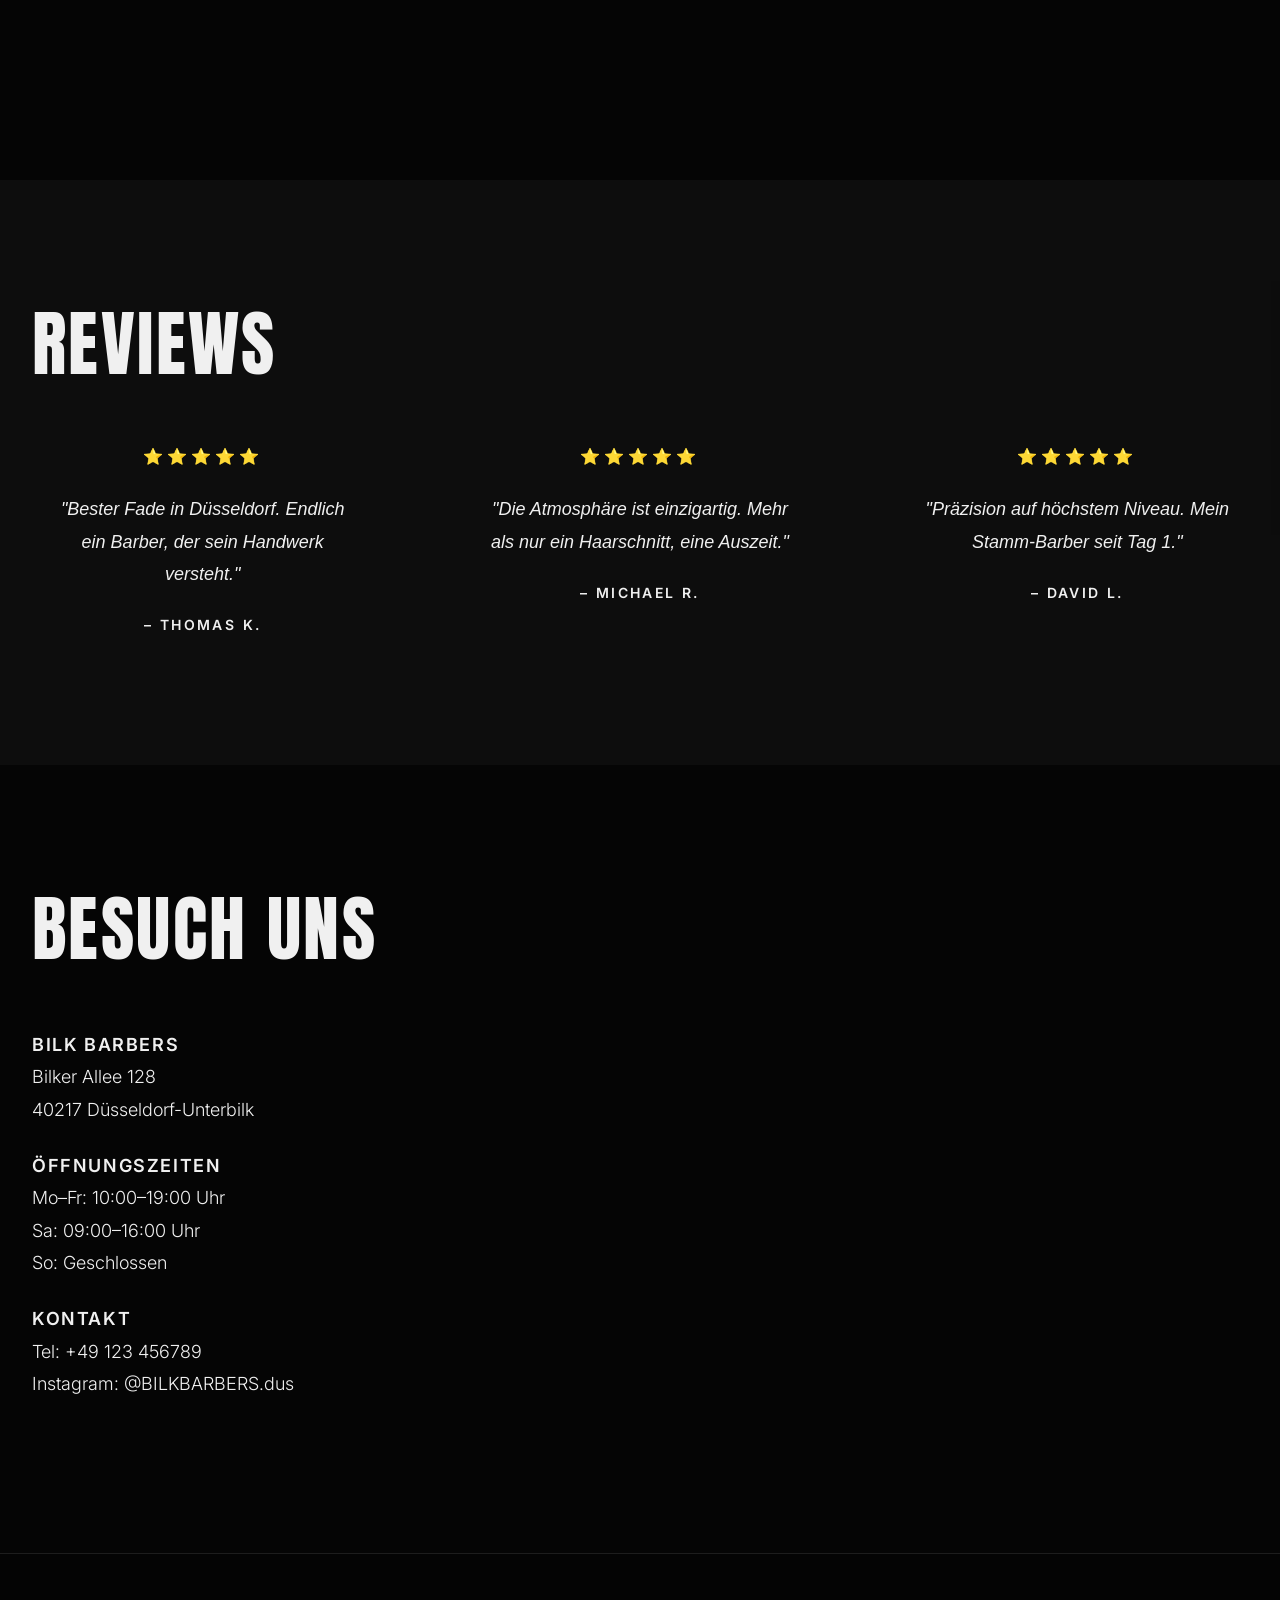
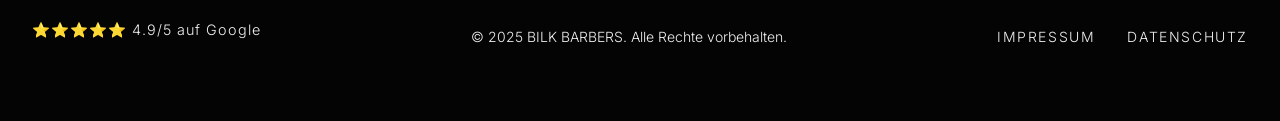
==== commit 06f028f7: "d" ====
--- a/index.html
+++ b/index.html
@@ -13,6 +13,9 @@
     <link rel="preconnect" href="https://fonts.gstatic.com" crossorigin>
     <link href="https://fonts.googleapis.com/css2?family=Anton&family=Inter:wght@300;400;600&display=swap"
         rel="stylesheet">
+
+    <link rel="icon"
+        href="data:image/svg+xml,<svg xmlns=%22http://www.w3.org/2000/svg%22 viewBox=%220 0 100 100%22><text y=%22.9em%22 font-size=%2290%22>💈</text></svg>">
 
     <link rel="stylesheet" href="styles.css">
 </head>
@@ -171,6 +174,28 @@
             <div class="gallery-item">
                 <img src="https://images.unsplash.com/photo-1507003211169-0a1dd7228f2d?mens-haircut-back-view-neck&q=80&w=800&auto=format&fit=crop&sat=-100"
                     alt="Men's Haircut Back View">
+            </div>
+        </div>
+    </section>
+
+    <!-- Reviews Section -->
+    <section class="section reviews-section reveal" id="reviews">
+        <h2 class="section-title">REVIEWS</h2>
+        <div class="reviews-grid">
+            <div class="review-item">
+                <div class="review-stars">⭐⭐⭐⭐⭐</div>
+                <p class="review-text">"Bester Fade in Düsseldorf. Endlich ein Barber, der sein Handwerk versteht."</p>
+                <p class="review-author">– Thomas K.</p>
+            </div>
+            <div class="review-item">
+                <div class="review-stars">⭐⭐⭐⭐⭐</div>
+                <p class="review-text">"Die Atmosphäre ist einzigartig. Mehr als nur ein Haarschnitt, eine Auszeit."</p>
+                <p class="review-author">– Michael R.</p>
+            </div>
+            <div class="review-item">
+                <div class="review-stars">⭐⭐⭐⭐⭐</div>
+                <p class="review-text">"Präzision auf höchstem Niveau. Mein Stamm-Barber seit Tag 1."</p>
+                <p class="review-author">– David L.</p>
             </div>
         </div>
     </section>
@@ -212,10 +237,11 @@
     <!-- Footer -->
     <footer class="footer">
         <div class="footer-content">
+            <div class="review-badge">⭐⭐⭐⭐⭐ 4.9/5 auf Google</div>
             <p>&copy; 2025 BILK BARBERS. Alle Rechte vorbehalten.</p>
             <div class="footer-links">
-                <a href="#impressum">Impressum</a>
-                <a href="#datenschutz">Datenschutz</a>
+                <a href="impressum.html">Impressum</a>
+                <a href="datenschutz.html">Datenschutz</a>
             </div>
         </div>
     </footer>
--- a/styles.css
+++ b/styles.css
@@ -536,6 +536,48 @@
 }
 
 /* ========================================
+   REVIEWS SECTION
+   ======================================== */
+
+.reviews-section {
+    background-color: rgba(240, 240, 240, 0.03);
+    padding: var(--spacing-xl) var(--spacing-sm);
+}
+
+.reviews-grid {
+    display: grid;
+    grid-template-columns: repeat(3, 1fr);
+    gap: var(--spacing-lg);
+    margin-top: var(--spacing-md);
+}
+
+.review-item {
+    text-align: center;
+    padding: 0 1rem;
+}
+
+.review-stars {
+    font-size: 1rem;
+    margin-bottom: 1.5rem;
+    letter-spacing: 0.25rem;
+}
+
+.review-text {
+    font-size: 1.125rem;
+    font-style: italic;
+    line-height: 1.8;
+    margin-bottom: 1.5rem;
+    font-weight: 300;
+}
+
+.review-author {
+    font-size: 0.875rem;
+    font-weight: 600;
+    letter-spacing: 0.15rem;
+    text-transform: uppercase;
+}
+
+/* ========================================
    SIGNATURE STYLES GALLERY
    ======================================== */
 
@@ -778,6 +820,14 @@
 .footer-links a {
     letter-spacing: 0.1rem;
     text-transform: uppercase;
+}
+
+.review-badge {
+    color: #f0f0f0;
+    font-size: 0.9rem;
+    margin-bottom: 1rem;
+    letter-spacing: 1px;
+    font-family: var(--font-body);
 }
 
 /* ========================================
@@ -915,6 +965,11 @@
         gap: 1rem;
     }
 
+    .reviews-grid {
+        grid-template-columns: repeat(2, 1fr);
+        gap: var(--spacing-md);
+    }
+
     .gallery-item {
         height: 300px;
     }
@@ -989,4 +1044,9 @@
     .gallery-item {
         height: 350px;
     }
+
+    .reviews-grid {
+        grid-template-columns: 1fr;
+        gap: var(--spacing-md);
+    }
 }
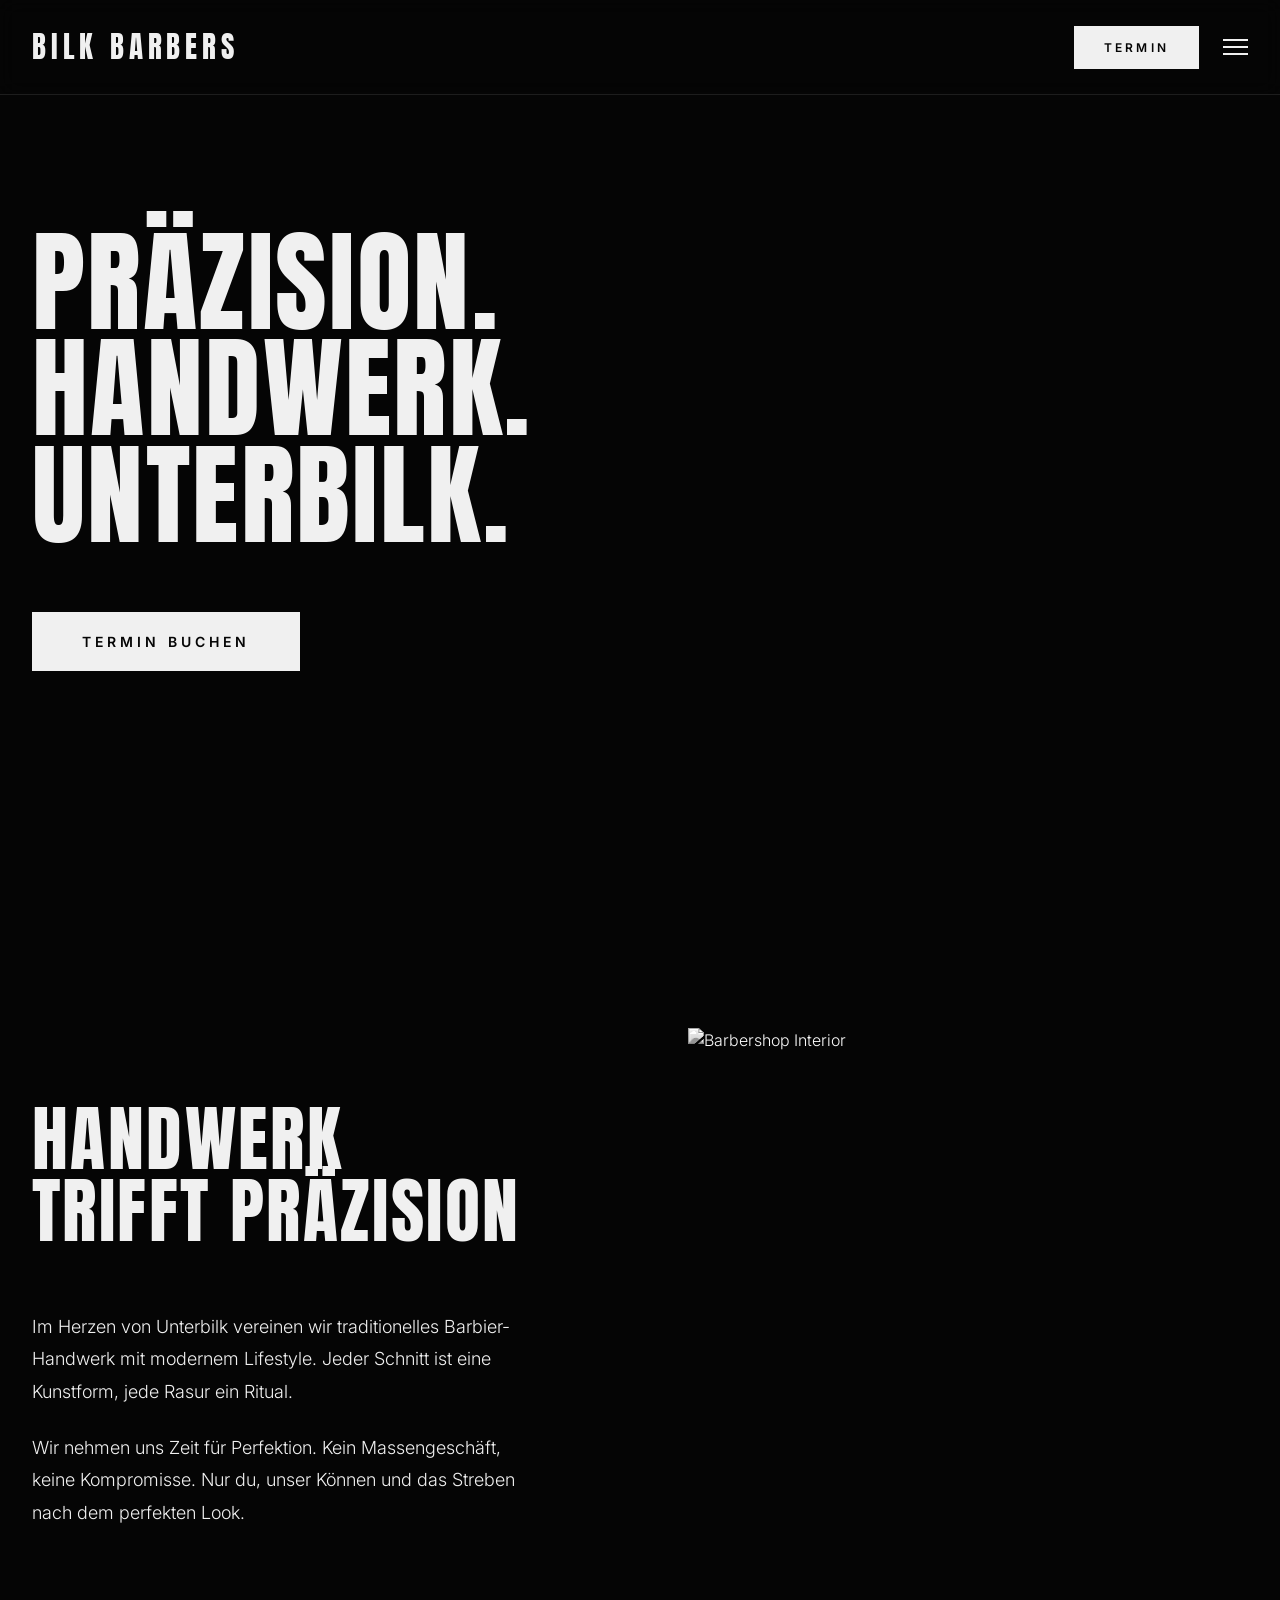
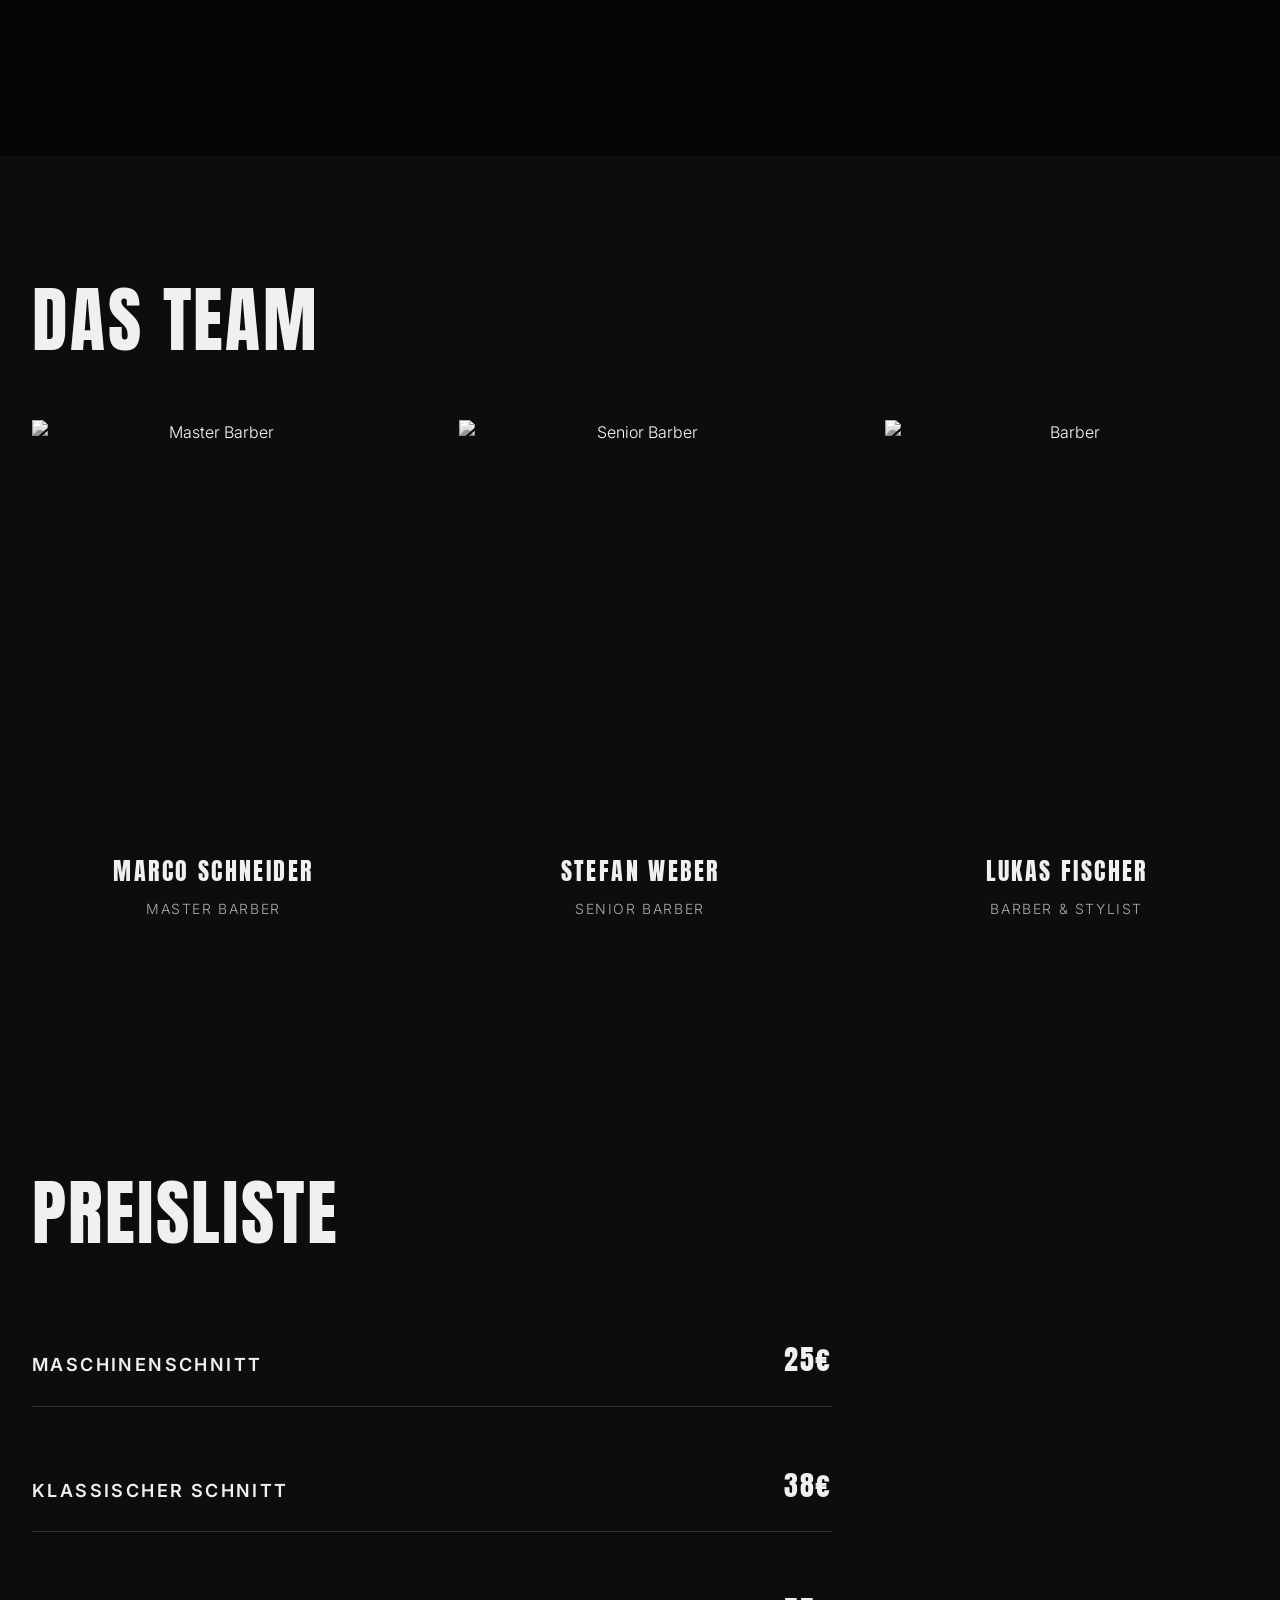
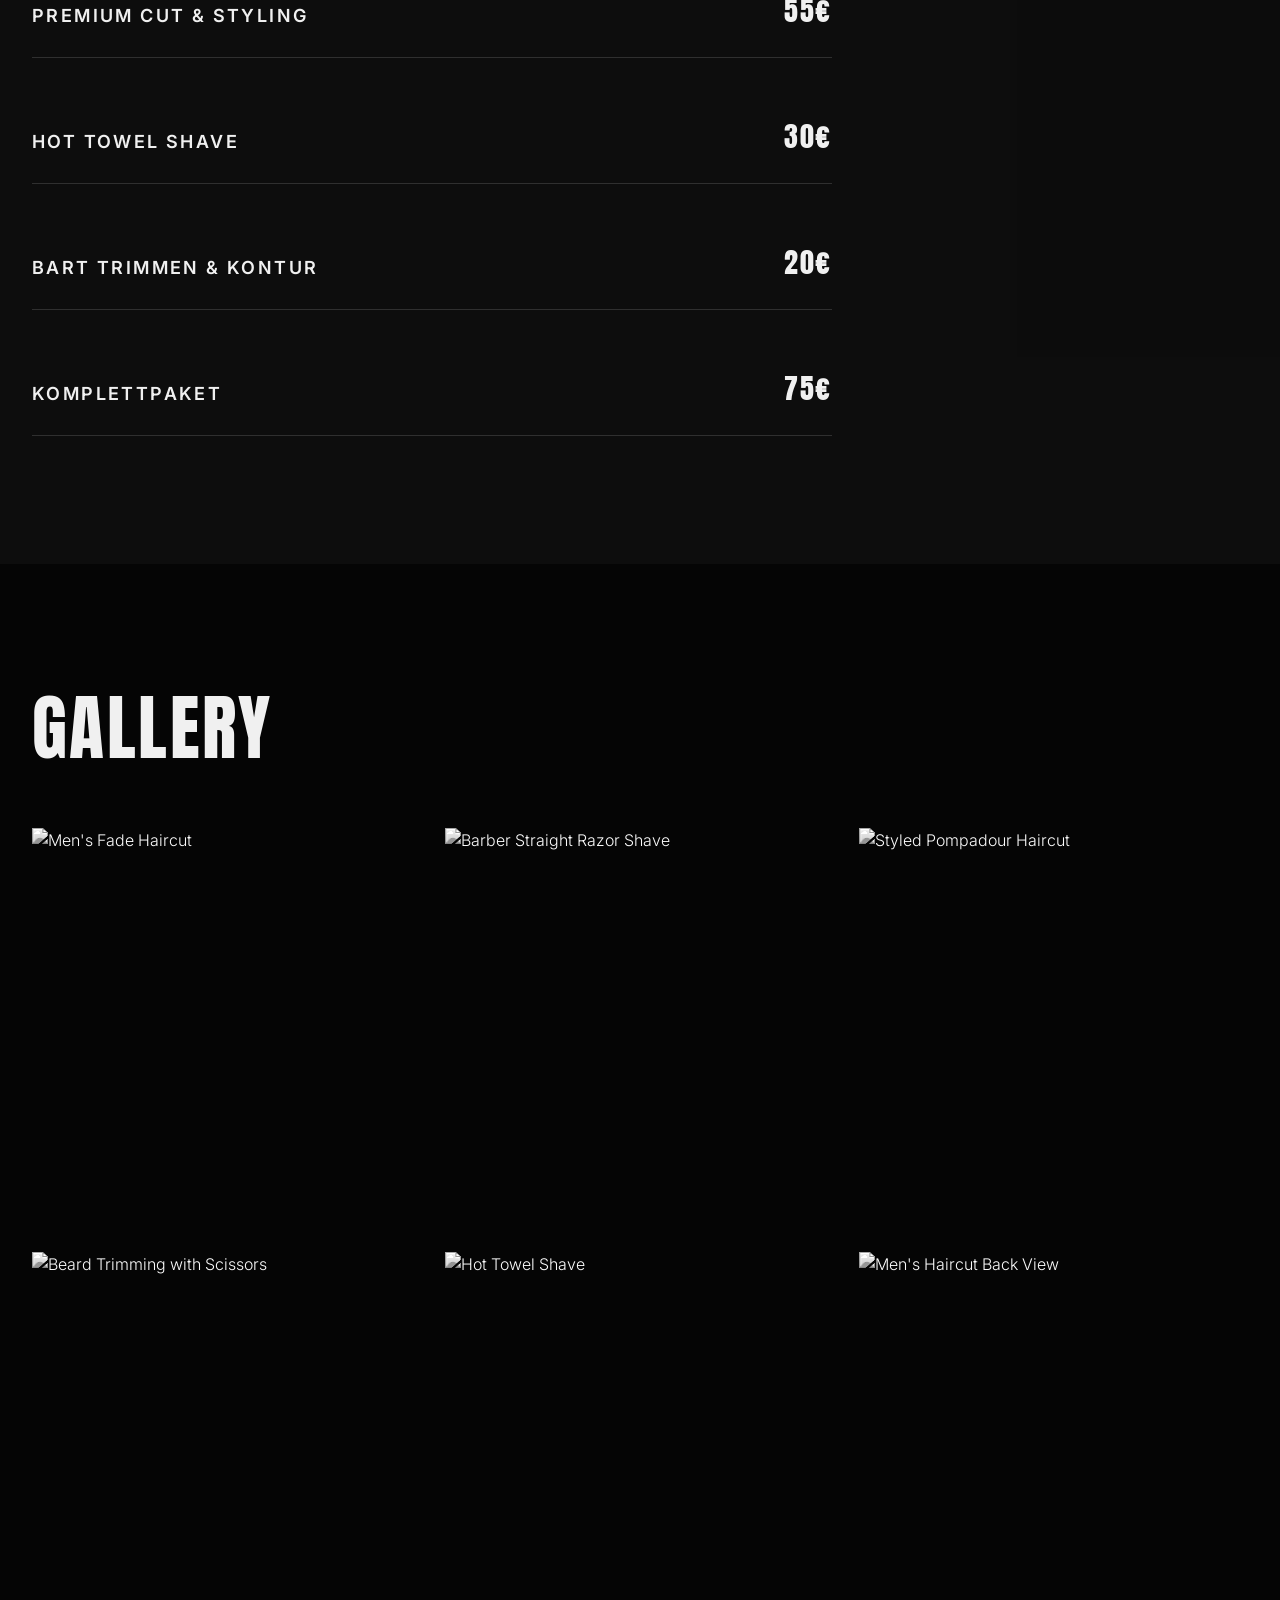
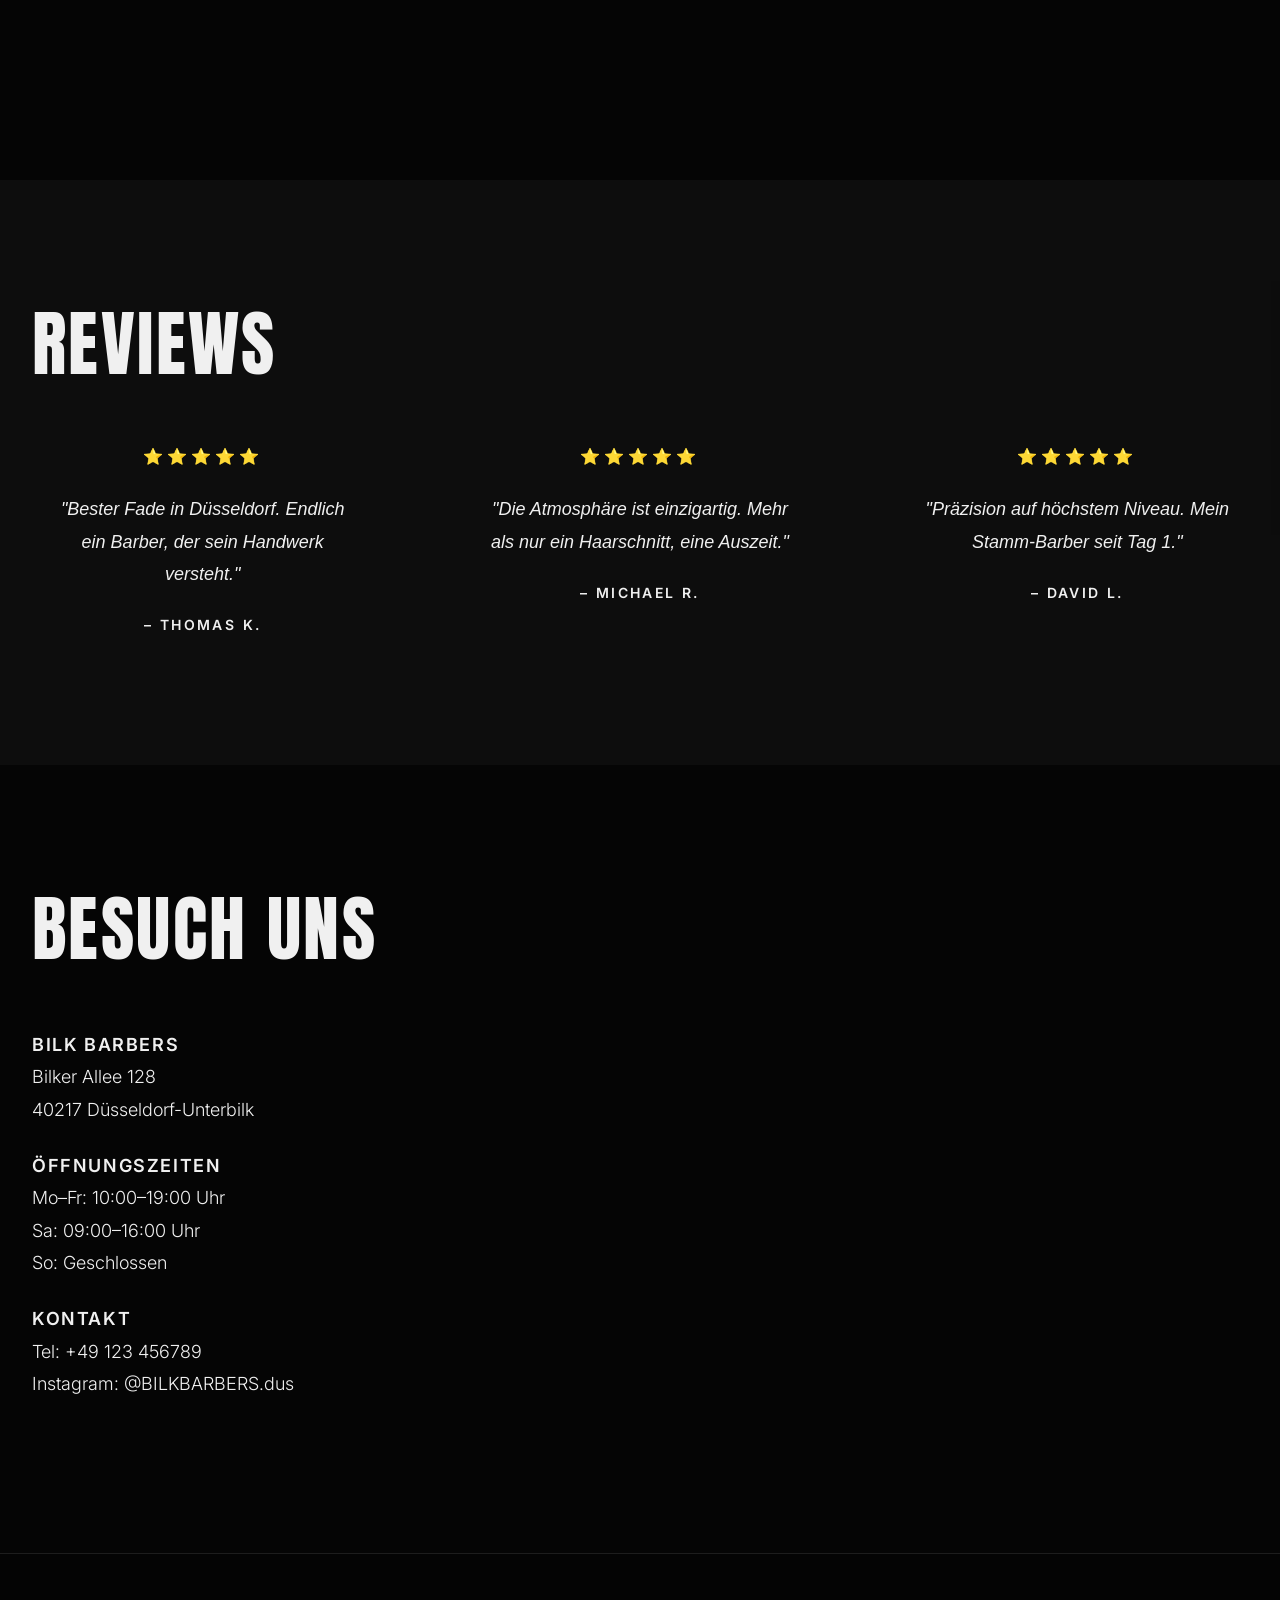
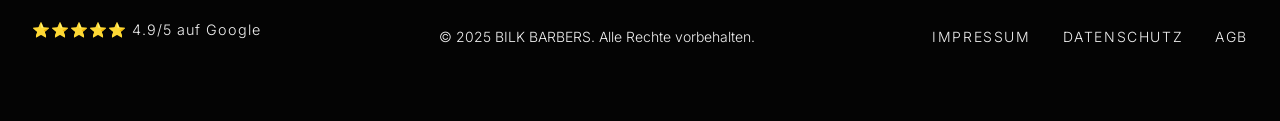
==== commit af79b66e: "R" ====
--- a/index.html
+++ b/index.html
@@ -14,8 +14,7 @@
     <link href="https://fonts.googleapis.com/css2?family=Anton&family=Inter:wght@300;400;600&display=swap"
         rel="stylesheet">
 
-    <link rel="icon"
-        href="data:image/svg+xml,<svg xmlns=%22http://www.w3.org/2000/svg%22 viewBox=%220 0 100 100%22><text y=%22.9em%22 font-size=%2290%22>💈</text></svg>">
+    <link rel="icon" type="image/jpeg" href="favicon.jpg">
 
     <link rel="stylesheet" href="styles.css">
 </head>
@@ -172,7 +171,7 @@
                     alt="Hot Towel Shave">
             </div>
             <div class="gallery-item">
-                <img src="https://images.unsplash.com/photo-1507003211169-0a1dd7228f2d?mens-haircut-back-view-neck&q=80&w=800&auto=format&fit=crop&sat=-100"
+                <img src="https://images.unsplash.com/photo-1629189784191-9afdcbcb0398?q=80&w=800&auto=format&fit=crop&sat=-100"
                     alt="Men's Haircut Back View">
             </div>
         </div>
@@ -242,6 +241,7 @@
             <div class="footer-links">
                 <a href="impressum.html">Impressum</a>
                 <a href="datenschutz.html">Datenschutz</a>
+                <a href="agb.html">AGB</a>
             </div>
         </div>
     </footer>
@@ -279,15 +279,30 @@
                     </div>
                 </div>
 
-                <!-- Date & Time -->
-                <div class="form-row">
-                    <div class="form-group">
-                        <label class="form-label" for="bookingDate">DATUM</label>
-                        <input type="date" id="bookingDate" name="date" class="form-input" required>
+                <!-- Barber Selection -->
+                <div class="form-group">
+                    <label class="form-label">BARBER WÄHLEN</label>
+                    <div class="radio-group" id="barberSelection">
+                        <label class="radio-option">
+                            <input type="radio" name="barber" value="Marco Schneider" required>
+                            <span class="radio-label">Marco Schneider – Master Barber</span>
+                        </label>
+                        <label class="radio-option">
+                            <input type="radio" name="barber" value="Stefan Weber" required>
+                            <span class="radio-label">Stefan Weber – Senior Barber</span>
+                        </label>
+                        <label class="radio-option">
+                            <input type="radio" name="barber" value="Lukas Fischer" required>
+                            <span class="radio-label">Lukas Fischer – Barber & Stylist</span>
+                        </label>
                     </div>
-                    <div class="form-group">
-                        <label class="form-label" for="bookingTime">UHRZEIT</label>
-                        <input type="time" id="bookingTime" name="time" class="form-input" required>
+                </div>
+
+                <!-- Available Time Slots -->
+                <div class="form-group" id="timeslotGroup" style="display: none;">
+                    <label class="form-label">TERMINFENSTER WÄHLEN</label>
+                    <div class="radio-group" id="timeslotSelection">
+                        <!-- Time slots are dynamically populated via script.js -->
                     </div>
                 </div>
 
